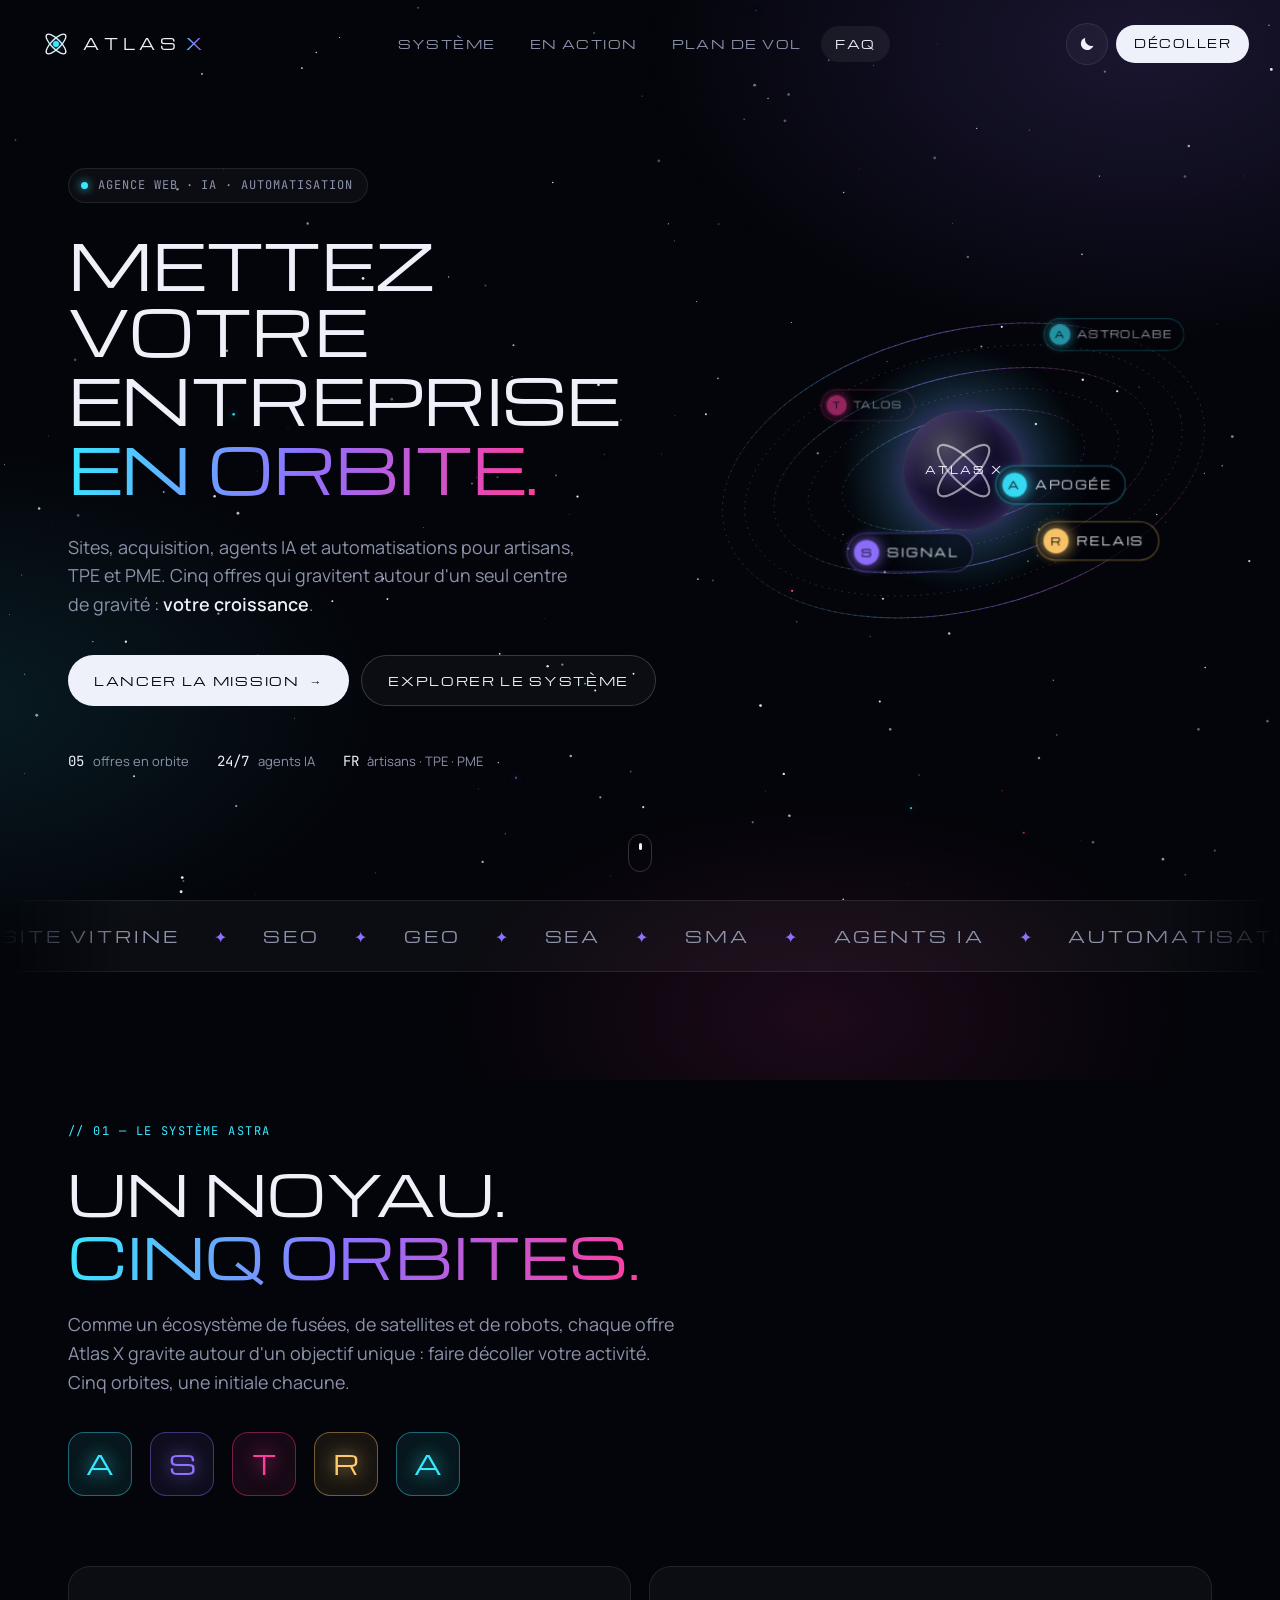
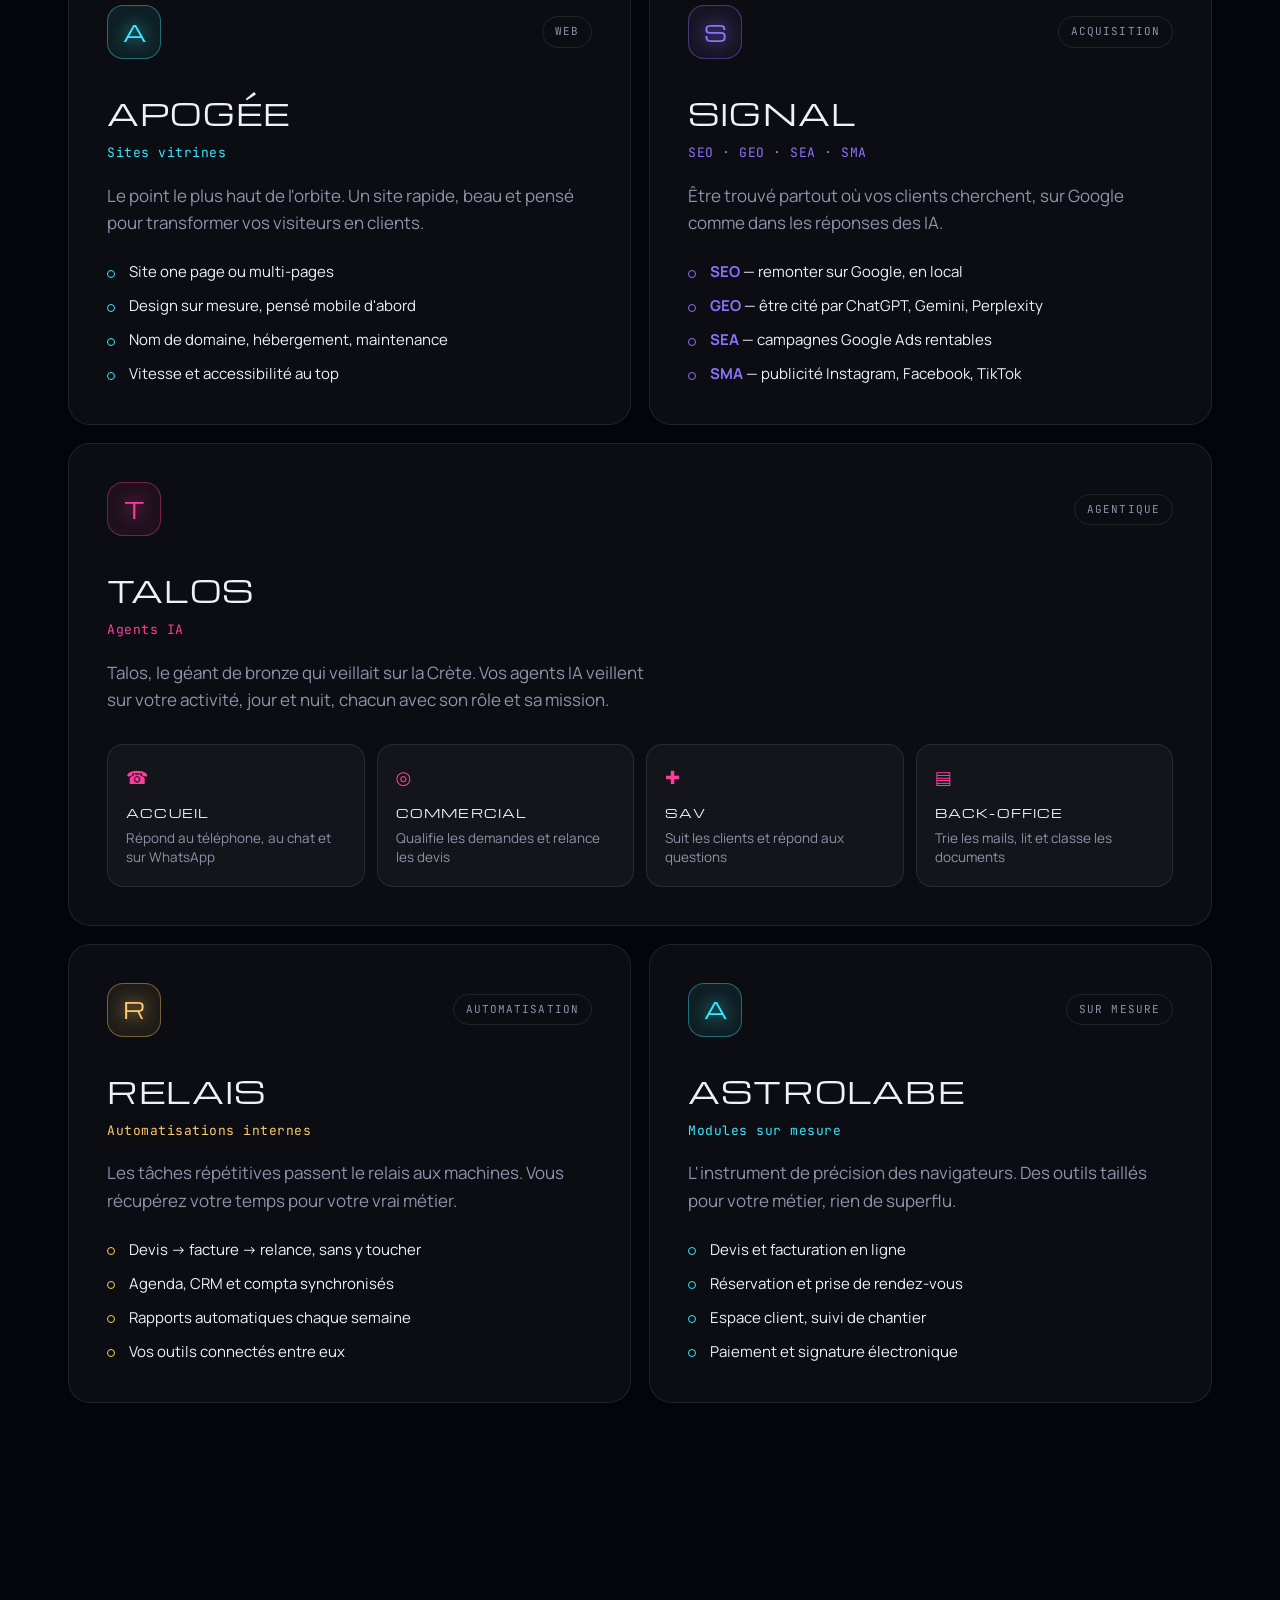
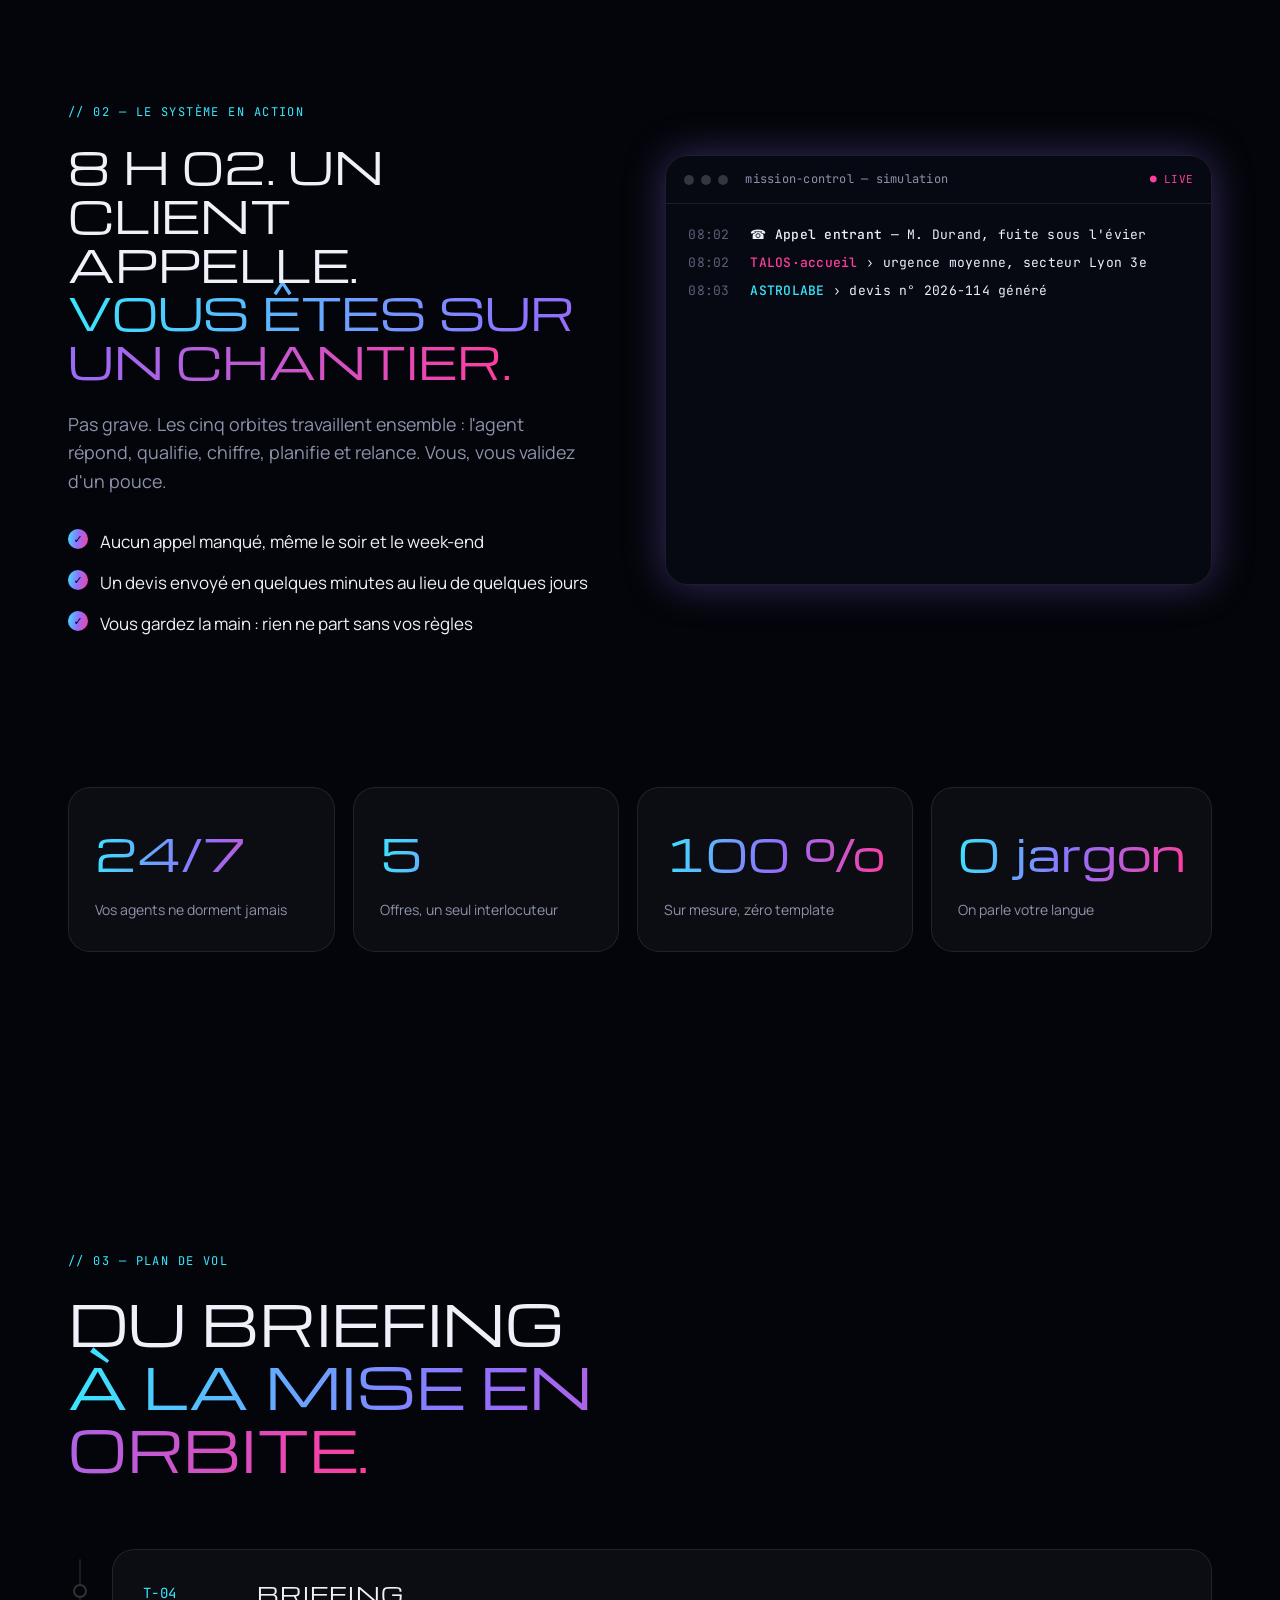
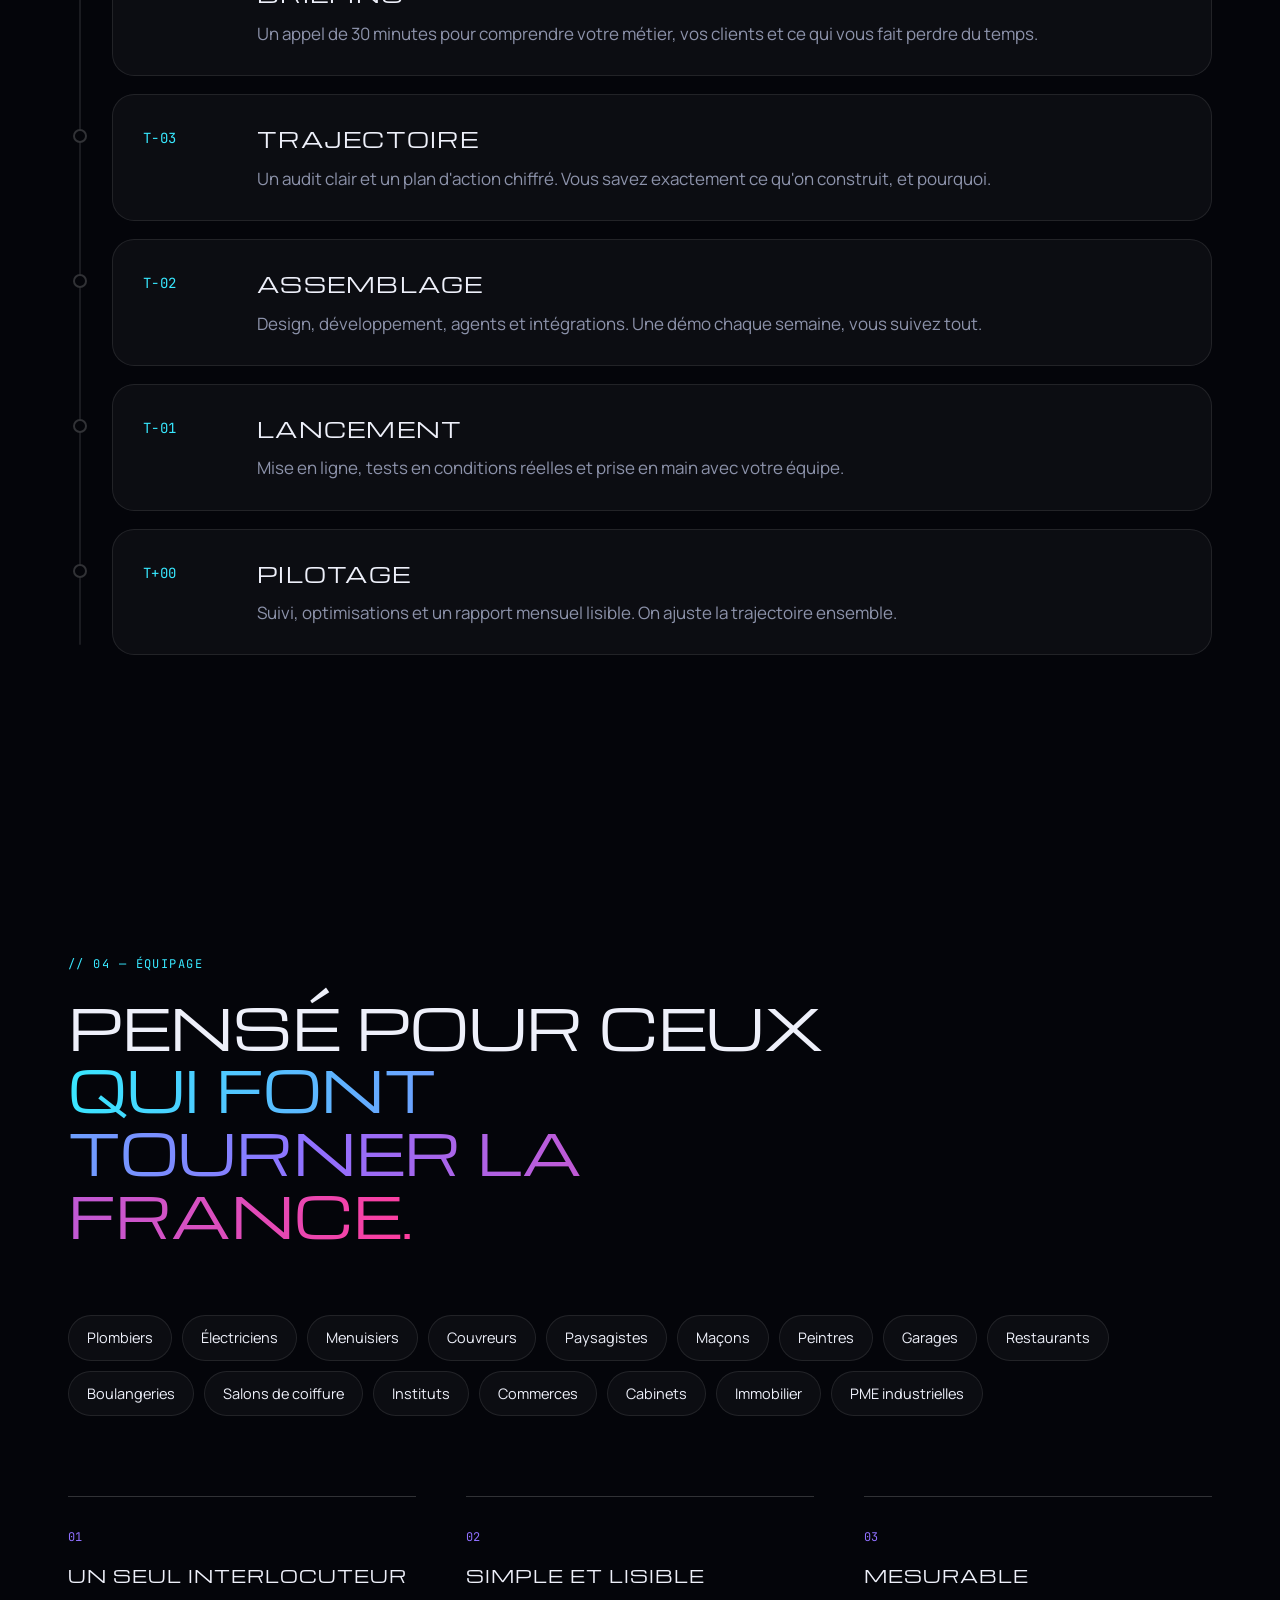
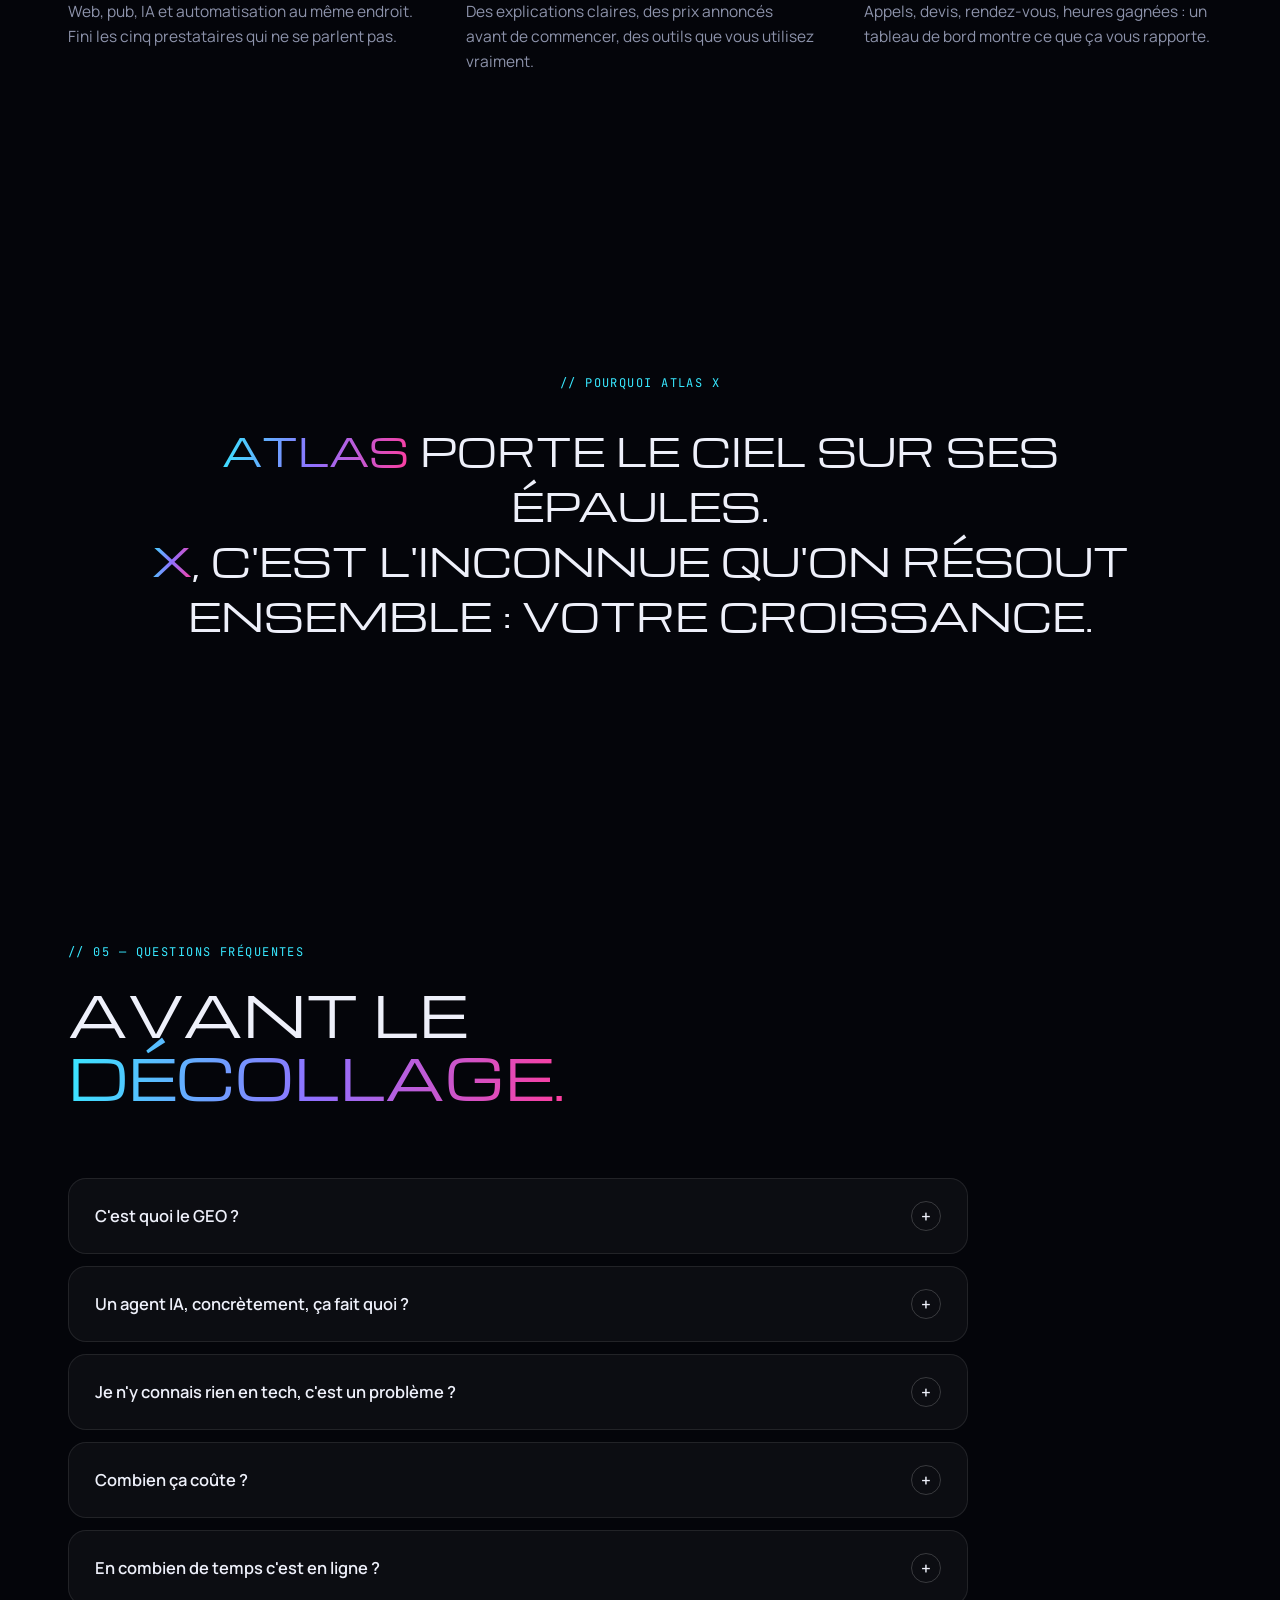
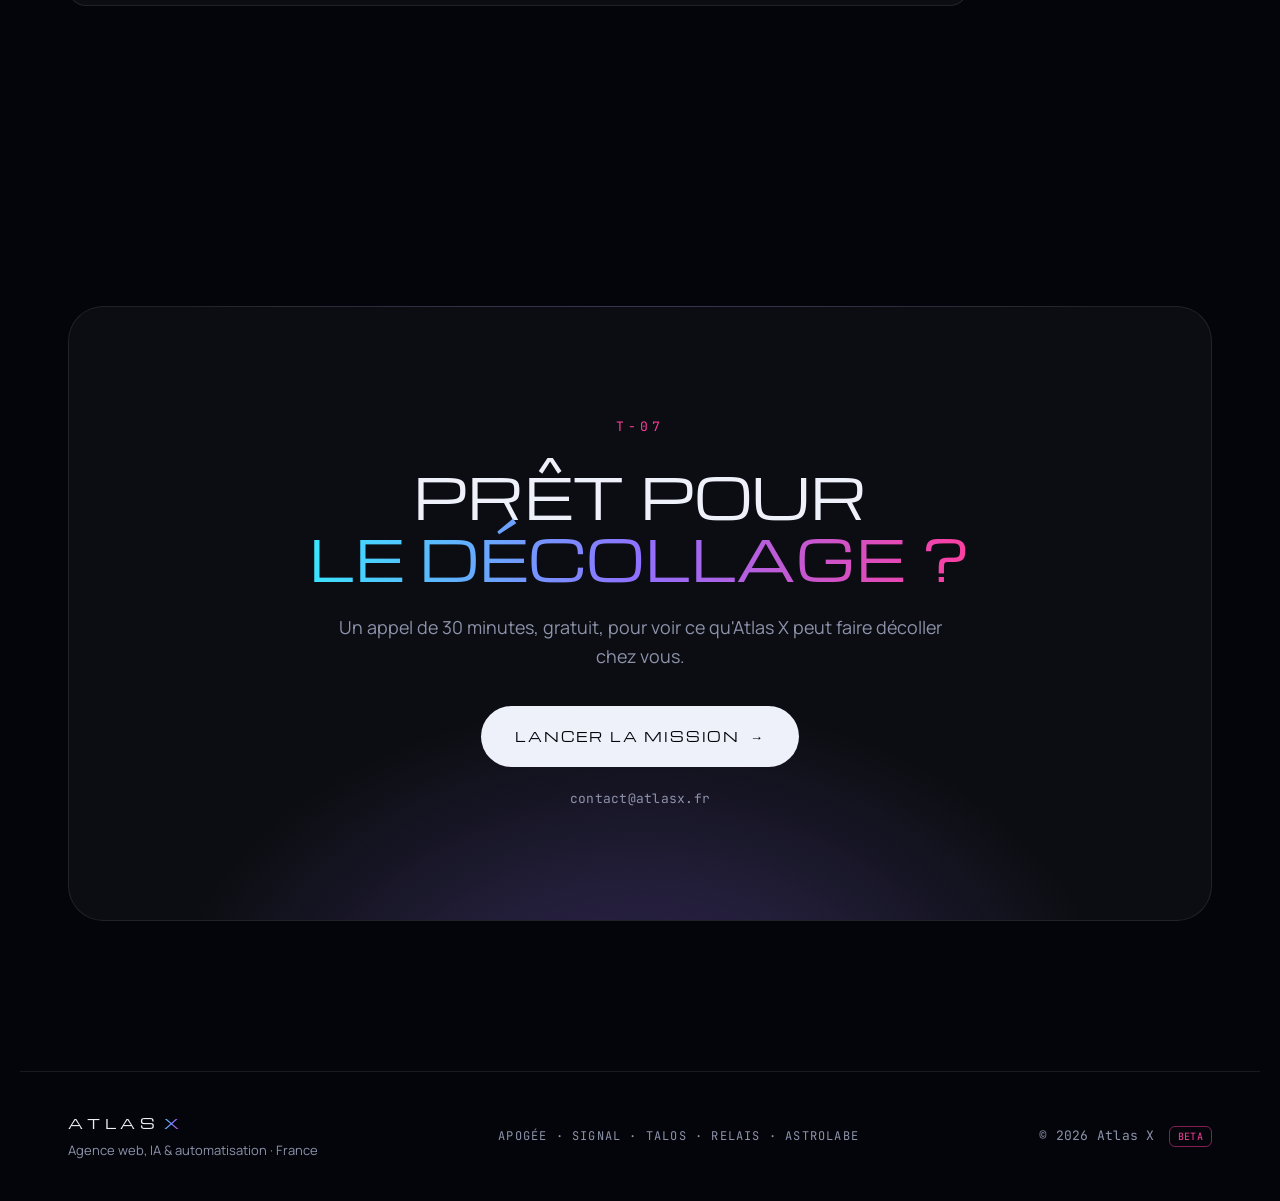
==== index.html @ d22435d1 "Site one page Atlas X (beta) Co-Authored-By: Claude Opus 5.5 (1M context) <noreply@anthropic.com> Cl" ====
<!doctype html>
<html lang="fr" data-theme="dark">
<head>
  <meta charset="utf-8">
  <meta name="viewport" content="width=device-width, initial-scale=1, viewport-fit=cover">
  <title>Atlas X — Agence web, IA & automatisation</title>
  <meta name="description" content="Atlas X met votre entreprise en orbite : sites vitrines, SEO, GEO, SEA, SMA, agents IA, automatisations et modules sur mesure pour artisans, TPE et PME.">
  <meta name="theme-color" content="#04050a" media="(prefers-color-scheme: dark)">
  <meta name="theme-color" content="#f5f6fb" media="(prefers-color-scheme: light)">
  <meta name="color-scheme" content="dark light">

  <!-- Aperçu de partage (WhatsApp, LinkedIn, iMessage…) -->
  <meta property="og:type" content="website">
  <meta property="og:locale" content="fr_FR">
  <meta property="og:site_name" content="Atlas X">
  <meta property="og:title" content="Atlas X — Mettez votre entreprise en orbite">
  <meta property="og:description" content="Web, acquisition, agents IA et automatisations pour artisans, TPE et PME. Cinq offres en orbite : le système ASTRA.">
  <meta property="og:url" content="https://meta-h777.github.io/atlas-x/">
  <meta property="og:image" content="https://meta-h777.github.io/atlas-x/og.png">
  <meta property="og:image:width" content="1200">
  <meta property="og:image:height" content="630">
  <meta property="og:image:alt" content="Atlas X, agence web, IA et automatisation">
  <meta name="twitter:card" content="summary_large_image">
  <meta name="twitter:title" content="Atlas X — Mettez votre entreprise en orbite">
  <meta name="twitter:description" content="Web, acquisition, agents IA et automatisations pour artisans, TPE et PME.">
  <meta name="twitter:image" content="https://meta-h777.github.io/atlas-x/og.png">

  <link rel="icon" href="favicon.svg" type="image/svg+xml">
  <link rel="apple-touch-icon" href="apple-touch-icon.png">

  <link rel="preconnect" href="https://fonts.googleapis.com">
  <link rel="preconnect" href="https://fonts.gstatic.com" crossorigin>
  <link href="https://fonts.googleapis.com/css2?family=Michroma&family=Manrope:wght@300;400;500;600;700&family=JetBrains+Mono:wght@400;500&display=swap" rel="stylesheet">
  <link rel="stylesheet" href="styles.css">

  <script>
    // Thème appliqué avant le rendu pour éviter le flash (sombre par défaut)
    (function () {
      var t = 'dark';
      try { t = localStorage.getItem('atlasx-theme') || 'dark'; } catch (e) {}
      document.documentElement.setAttribute('data-theme', t);
      document.documentElement.classList.add('js');
    })();
  </script>
</head>
<body>
  <canvas id="sky" aria-hidden="true"></canvas>
  <div class="progress" aria-hidden="true"><span></span></div>

  <!-- ============ NAV ============ -->
  <header class="nav" id="nav">
    <a href="#top" class="brand" aria-label="Atlas X, accueil">
      <svg class="brand-mark" viewBox="0 0 32 32" aria-hidden="true">
        <ellipse cx="16" cy="16" rx="14" ry="5" transform="rotate(45 16 16)" />
        <ellipse cx="16" cy="16" rx="14" ry="5" transform="rotate(-45 16 16)" />
        <circle cx="16" cy="16" r="3.2" class="core" />
      </svg>
      <span class="brand-word">ATLAS<b>X</b></span>
    </a>

    <nav class="nav-links" aria-label="Navigation principale">
      <a href="#systeme">Système</a>
      <a href="#talos">En action</a>
      <a href="#vol">Plan de vol</a>
      <a href="#faq">FAQ</a>
    </nav>

    <div class="nav-actions">
      <button class="theme-toggle" id="themeToggle" type="button" aria-label="Changer de thème">
        <svg class="ico-moon" viewBox="0 0 24 24" aria-hidden="true"><path d="M20.5 14.2A8.5 8.5 0 0 1 9.8 3.5a8.5 8.5 0 1 0 10.7 10.7Z"/></svg>
        <svg class="ico-sun" viewBox="0 0 24 24" aria-hidden="true"><circle cx="12" cy="12" r="4.2"/><path d="M12 2v2.5M12 19.5V22M2 12h2.5M19.5 12H22M4.9 4.9l1.8 1.8M17.3 17.3l1.8 1.8M4.9 19.1l1.8-1.8M17.3 6.7l1.8-1.8"/></svg>
      </button>
      <a href="#contact" class="btn btn-sm btn-primary magnetic">Décoller</a>
      <button class="burger" id="burger" type="button" aria-label="Ouvrir le menu" aria-expanded="false" aria-controls="mobileMenu">
        <span></span><span></span>
      </button>
    </div>
  </header>

  <div class="mobile-menu" id="mobileMenu" hidden>
    <a href="#systeme">Le système</a>
    <a href="#talos">En action</a>
    <a href="#vol">Plan de vol</a>
    <a href="#faq">FAQ</a>
    <a href="#contact" class="btn btn-primary">Lancer la mission</a>
  </div>

  <main id="top">
    <!-- ============ HERO ============ -->
    <section class="hero">
      <div class="hero-text">
        <p class="eyebrow"><span class="dot"></span>Agence web · IA · Automatisation</p>
        <h1 class="hero-title">
          <span class="line"><span>Mettez votre</span></span>
          <span class="line"><span>entreprise</span></span>
          <span class="line"><span class="grad">en orbite.</span></span>
        </h1>
        <p class="hero-sub">Sites, acquisition, agents IA et automatisations pour artisans, TPE et PME. Cinq offres qui gravitent autour d'un seul centre de gravité&nbsp;: <strong>votre croissance</strong>.</p>
        <div class="hero-ctas">
          <a href="#contact" class="btn btn-primary magnetic">Lancer la mission <span class="arrow">→</span></a>
          <a href="#systeme" class="btn btn-ghost">Explorer le système</a>
        </div>
        <ul class="hero-meta">
          <li><span class="mono">05</span> offres en orbite</li>
          <li><span class="mono">24/7</span> agents IA</li>
          <li><span class="mono">FR</span> artisans · TPE · PME</li>
        </ul>
      </div>

      <div class="orbit" id="orbit" aria-label="Le système ASTRA : cinq offres en orbite autour d'Atlas X">
        <svg class="orbit-paths" viewBox="0 0 600 600" aria-hidden="true">
          <defs>
            <linearGradient id="og" x1="0" x2="1">
              <stop offset="0" stop-color="var(--cyan)" stop-opacity=".0"/>
              <stop offset=".5" stop-color="var(--violet)" stop-opacity=".9"/>
              <stop offset="1" stop-color="var(--magenta)" stop-opacity=".0"/>
            </linearGradient>
          </defs>
          <g id="orbitRings"></g>
        </svg>
        <div class="core-wrap" aria-hidden="true">
          <div class="core-glow"></div>
          <div class="core">
            <svg viewBox="0 0 32 32">
              <ellipse cx="16" cy="16" rx="13" ry="4.5" transform="rotate(45 16 16)" />
              <ellipse cx="16" cy="16" rx="13" ry="4.5" transform="rotate(-45 16 16)" />
            </svg>
            <span>ATLAS X</span>
          </div>
        </div>
        <a class="sat" href="#apogee" data-i="0" style="--c:var(--cyan)"><b>A</b>Apogée</a>
        <a class="sat" href="#signal" data-i="1" style="--c:var(--violet)"><b>S</b>Signal</a>
        <a class="sat" href="#talos-card" data-i="2" style="--c:var(--magenta)"><b>T</b>Talos</a>
        <a class="sat" href="#relais" data-i="3" style="--c:var(--gold)"><b>R</b>Relais</a>
        <a class="sat" href="#astrolabe" data-i="4" style="--c:var(--cyan)"><b>A</b>Astrolabe</a>
      </div>

      <a href="#systeme" class="scroll-cue" aria-label="Défiler vers le système">
        <span></span>
      </a>
    </section>

    <!-- ============ MARQUEE ============ -->
    <div class="marquee" aria-hidden="true">
      <div class="marquee-track">
        <span>Site vitrine</span><i>✦</i><span>SEO</span><i>✦</i><span>GEO</span><i>✦</i><span>SEA</span><i>✦</i><span>SMA</span><i>✦</i><span>Agents IA</span><i>✦</i><span>Automatisations</span><i>✦</i><span>Devis en ligne</span><i>✦</i><span>Réservation</span><i>✦</i><span>Facturation</span><i>✦</i>
        <span>Site vitrine</span><i>✦</i><span>SEO</span><i>✦</i><span>GEO</span><i>✦</i><span>SEA</span><i>✦</i><span>SMA</span><i>✦</i><span>Agents IA</span><i>✦</i><span>Automatisations</span><i>✦</i><span>Devis en ligne</span><i>✦</i><span>Réservation</span><i>✦</i><span>Facturation</span><i>✦</i>
      </div>
    </div>

    <!-- ============ SYSTÈME ASTRA ============ -->
    <section class="section" id="systeme">
      <header class="section-head reveal">
        <p class="kicker mono">// 01 — Le système ASTRA</p>
        <h2>Un noyau.<br><span class="grad">Cinq orbites.</span></h2>
        <p class="lead">Comme un écosystème de fusées, de satellites et de robots, chaque offre Atlas X gravite autour d'un objectif unique&nbsp;: faire décoller votre activité. Cinq orbites, une initiale chacune.</p>
        <div class="acronym" aria-label="A, S, T, R, A">
          <span style="--c:var(--cyan)">A</span><span style="--c:var(--violet)">S</span><span style="--c:var(--magenta)">T</span><span style="--c:var(--gold)">R</span><span style="--c:var(--cyan)">A</span>
        </div>
      </header>

      <div class="cards">
        <article class="card reveal" id="apogee" style="--c:var(--cyan)">
          <div class="card-top">
            <span class="card-letter">A</span>
            <span class="tag mono">Web</span>
          </div>
          <h3>Apogée</h3>
          <p class="card-sub">Sites vitrines</p>
          <p>Le point le plus haut de l'orbite. Un site rapide, beau et pensé pour transformer vos visiteurs en clients.</p>
          <ul>
            <li>Site one page ou multi-pages</li>
            <li>Design sur mesure, pensé mobile d'abord</li>
            <li>Nom de domaine, hébergement, maintenance</li>
            <li>Vitesse et accessibilité au top</li>
          </ul>
        </article>

        <article class="card reveal" id="signal" style="--c:var(--violet)">
          <div class="card-top">
            <span class="card-letter">S</span>
            <span class="tag mono">Acquisition</span>
          </div>
          <h3>Signal</h3>
          <p class="card-sub">SEO · GEO · SEA · SMA</p>
          <p>Être trouvé partout où vos clients cherchent, sur Google comme dans les réponses des IA.</p>
          <ul>
            <li><b>SEO</b> — remonter sur Google, en local</li>
            <li><b>GEO</b> — être cité par ChatGPT, Gemini, Perplexity</li>
            <li><b>SEA</b> — campagnes Google Ads rentables</li>
            <li><b>SMA</b> — publicité Instagram, Facebook, TikTok</li>
          </ul>
        </article>

        <article class="card card-wide reveal" id="talos-card" style="--c:var(--magenta)">
          <div class="card-top">
            <span class="card-letter">T</span>
            <span class="tag mono">Agentique</span>
          </div>
          <h3>Talos</h3>
          <p class="card-sub">Agents IA</p>
          <p>Talos, le géant de bronze qui veillait sur la Crète. Vos agents IA veillent sur votre activité, jour et nuit, chacun avec son rôle et sa mission.</p>
          <div class="agents">
            <div class="agent"><span class="agent-ico">☎</span><b>Accueil</b><small>Répond au téléphone, au chat et sur WhatsApp</small></div>
            <div class="agent"><span class="agent-ico">◎</span><b>Commercial</b><small>Qualifie les demandes et relance les devis</small></div>
            <div class="agent"><span class="agent-ico">✚</span><b>SAV</b><small>Suit les clients et répond aux questions</small></div>
            <div class="agent"><span class="agent-ico">▤</span><b>Back-office</b><small>Trie les mails, lit et classe les documents</small></div>
          </div>
        </article>

        <article class="card reveal" id="relais" style="--c:var(--gold)">
          <div class="card-top">
            <span class="card-letter">R</span>
            <span class="tag mono">Automatisation</span>
          </div>
          <h3>Relais</h3>
          <p class="card-sub">Automatisations internes</p>
          <p>Les tâches répétitives passent le relais aux machines. Vous récupérez votre temps pour votre vrai métier.</p>
          <ul>
            <li>Devis → facture → relance, sans y toucher</li>
            <li>Agenda, CRM et compta synchronisés</li>
            <li>Rapports automatiques chaque semaine</li>
            <li>Vos outils connectés entre eux</li>
          </ul>
        </article>

        <article class="card reveal" id="astrolabe" style="--c:var(--cyan)">
          <div class="card-top">
            <span class="card-letter">A</span>
            <span class="tag mono">Sur mesure</span>
          </div>
          <h3>Astrolabe</h3>
          <p class="card-sub">Modules sur mesure</p>
          <p>L'instrument de précision des navigateurs. Des outils taillés pour votre métier, rien de superflu.</p>
          <ul>
            <li>Devis et facturation en ligne</li>
            <li>Réservation et prise de rendez-vous</li>
            <li>Espace client, suivi de chantier</li>
            <li>Paiement et signature électronique</li>
          </ul>
        </article>
      </div>
    </section>

    <!-- ============ TALOS EN ACTION ============ -->
    <section class="section split" id="talos">
      <div class="split-text reveal">
        <p class="kicker mono">// 02 — Le système en action</p>
        <h2>8&nbsp;h&nbsp;02. Un client appelle.<br><span class="grad">Vous êtes sur un chantier.</span></h2>
        <p class="lead">Pas grave. Les cinq orbites travaillent ensemble&nbsp;: l'agent répond, qualifie, chiffre, planifie et relance. Vous, vous validez d'un pouce.</p>
        <ul class="checks">
          <li>Aucun appel manqué, même le soir et le week-end</li>
          <li>Un devis envoyé en quelques minutes au lieu de quelques jours</li>
          <li>Vous gardez la main&nbsp;: rien ne part sans vos règles</li>
        </ul>
      </div>

      <div class="console reveal" id="console" aria-label="Simulation d'une mission automatisée">
        <div class="console-bar">
          <span></span><span></span><span></span>
          <p class="mono">mission-control — simulation</p>
          <em class="live mono">● LIVE</em>
        </div>
        <ol class="console-body mono" id="consoleBody"></ol>
      </div>
    </section>

    <!-- ============ CHIFFRES ============ -->
    <section class="section stats reveal">
      <div class="stat"><span class="stat-num" data-count="24" data-suffix="/7">0</span><span class="stat-label">Vos agents ne dorment jamais</span></div>
      <div class="stat"><span class="stat-num" data-count="5" data-suffix="">0</span><span class="stat-label">Offres, un seul interlocuteur</span></div>
      <div class="stat"><span class="stat-num" data-count="100" data-suffix=" %">0</span><span class="stat-label">Sur mesure, zéro template</span></div>
      <div class="stat"><span class="stat-num" data-count="0" data-suffix=" jargon">0</span><span class="stat-label">On parle votre langue</span></div>
    </section>

    <!-- ============ PLAN DE VOL ============ -->
    <section class="section" id="vol">
      <header class="section-head reveal">
        <p class="kicker mono">// 03 — Plan de vol</p>
        <h2>Du briefing<br><span class="grad">à la mise en orbite.</span></h2>
      </header>

      <ol class="timeline" id="timeline">
        <li class="step reveal"><span class="step-n mono">T-04</span><div><h3>Briefing</h3><p>Un appel de 30 minutes pour comprendre votre métier, vos clients et ce qui vous fait perdre du temps.</p></div></li>
        <li class="step reveal"><span class="step-n mono">T-03</span><div><h3>Trajectoire</h3><p>Un audit clair et un plan d'action chiffré. Vous savez exactement ce qu'on construit, et pourquoi.</p></div></li>
        <li class="step reveal"><span class="step-n mono">T-02</span><div><h3>Assemblage</h3><p>Design, développement, agents et intégrations. Une démo chaque semaine, vous suivez tout.</p></div></li>
        <li class="step reveal"><span class="step-n mono">T-01</span><div><h3>Lancement</h3><p>Mise en ligne, tests en conditions réelles et prise en main avec votre équipe.</p></div></li>
        <li class="step reveal"><span class="step-n mono">T+00</span><div><h3>Pilotage</h3><p>Suivi, optimisations et un rapport mensuel lisible. On ajuste la trajectoire ensemble.</p></div></li>
      </ol>
    </section>

    <!-- ============ POUR QUI ============ -->
    <section class="section who reveal">
      <header class="section-head">
        <p class="kicker mono">// 04 — Équipage</p>
        <h2>Pensé pour ceux<br><span class="grad">qui font tourner la France.</span></h2>
      </header>
      <div class="chips">
        <span>Plombiers</span><span>Électriciens</span><span>Menuisiers</span><span>Couvreurs</span><span>Paysagistes</span><span>Maçons</span><span>Peintres</span><span>Garages</span><span>Restaurants</span><span>Boulangeries</span><span>Salons de coiffure</span><span>Instituts</span><span>Commerces</span><span>Cabinets</span><span>Immobilier</span><span>PME industrielles</span>
      </div>

      <div class="why">
        <div class="why-item"><span class="why-n mono">01</span><h3>Un seul interlocuteur</h3><p>Web, pub, IA et automatisation au même endroit. Fini les cinq prestataires qui ne se parlent pas.</p></div>
        <div class="why-item"><span class="why-n mono">02</span><h3>Simple et lisible</h3><p>Des explications claires, des prix annoncés avant de commencer, des outils que vous utilisez vraiment.</p></div>
        <div class="why-item"><span class="why-n mono">03</span><h3>Mesurable</h3><p>Appels, devis, rendez-vous, heures gagnées&nbsp;: un tableau de bord montre ce que ça vous rapporte.</p></div>
      </div>
    </section>

    <!-- ============ LE NOM ============ -->
    <section class="section name reveal">
      <p class="kicker mono">// Pourquoi Atlas X</p>
      <blockquote>
        <span class="grad">Atlas</span> porte le ciel sur ses épaules.<br>
        <span class="grad">X</span>, c'est l'inconnue qu'on résout ensemble&nbsp;: votre croissance.
      </blockquote>
    </section>

    <!-- ============ FAQ ============ -->
    <section class="section" id="faq">
      <header class="section-head reveal">
        <p class="kicker mono">// 05 — Questions fréquentes</p>
        <h2>Avant le <span class="grad">décollage.</span></h2>
      </header>
      <div class="faq">
        <details class="reveal">
          <summary>C'est quoi le GEO&nbsp;?</summary>
          <p>Le Generative Engine Optimization. De plus en plus de clients demandent directement à ChatGPT, Gemini ou Perplexity «&nbsp;un bon plombier près de chez moi&nbsp;». Le GEO travaille votre présence pour que ces IA vous citent, comme le SEO le fait pour Google.</p>
        </details>
        <details class="reveal">
          <summary>Un agent IA, concrètement, ça fait quoi&nbsp;?</summary>
          <p>C'est un assistant qui a un rôle précis&nbsp;: répondre aux appels, qualifier une demande, préparer un devis, relancer un client, trier vos mails. Il suit vos règles, travaille avec vos outils, et vous prévient dès qu'une décision vous revient.</p>
        </details>
        <details class="reveal">
          <summary>Je n'y connais rien en tech, c'est un problème&nbsp;?</summary>
          <p>Au contraire, c'est notre travail. On s'occupe de tout, on vous explique simplement, et on vous forme à ce qui vous sert au quotidien. Rien de plus.</p>
        </details>
        <details class="reveal">
          <summary>Combien ça coûte&nbsp;?</summary>
          <p>Chaque projet est chiffré après le briefing, avec un devis clair et sans surprise. On peut commencer petit (un site, une automatisation) et ajouter des orbites au fur et à mesure.</p>
        </details>
        <details class="reveal">
          <summary>En combien de temps c'est en ligne&nbsp;?</summary>
          <p>Ça dépend de la mission. Un site vitrine se compte en semaines, une automatisation simple peut tourner en quelques jours. Le calendrier exact est dans le plan de vol, avant de commencer.</p>
        </details>
      </div>
    </section>

    <!-- ============ CTA ============ -->
    <section class="section cta reveal" id="contact">
      <div class="cta-inner">
        <p class="countdown mono" id="countdown" aria-hidden="true">T-<span>10</span></p>
        <h2>Prêt pour<br><span class="grad">le décollage&nbsp;?</span></h2>
        <p class="lead">Un appel de 30 minutes, gratuit, pour voir ce qu'Atlas X peut faire décoller chez vous.</p>
        <div class="hero-ctas center">
          <a href="mailto:contact@atlasx.fr?subject=Mission%20Atlas%20X" class="btn btn-primary btn-lg magnetic">Lancer la mission <span class="arrow">→</span></a>
        </div>
        <p class="cta-note mono">contact@atlasx.fr</p>
      </div>
    </section>
  </main>

  <footer class="footer">
    <div class="footer-brand">
      <span class="brand-word">ATLAS<b>X</b></span>
      <p>Agence web, IA &amp; automatisation · France</p>
    </div>
    <p class="footer-astra mono">Apogée · Signal · Talos · Relais · Astrolabe</p>
    <p class="footer-copy mono">© 2026 Atlas X <span class="beta">BETA</span></p>
  </footer>

  <script src="app.js" defer></script>
</body>
</html>
---- styles.css ----
/* =========================================================
   ATLAS X — feuille de style
   Thème sombre par défaut, thème clair via [data-theme="light"]
   ========================================================= */

:root {
  --bg: #04050a;
  --bg-2: #090b14;
  --surface: rgba(255, 255, 255, 0.035);
  --surface-2: rgba(255, 255, 255, 0.06);
  --border: rgba(255, 255, 255, 0.09);
  --border-strong: rgba(255, 255, 255, 0.18);
  --text: #eef0fa;
  --muted: #8d93ab;
  --faint: #5a6078;

  --cyan: #38e8ff;
  --violet: #9070ff;
  --magenta: #ff3d9e;
  --gold: #ffc96b;

  --grad: linear-gradient(100deg, var(--cyan) 0%, var(--violet) 50%, var(--magenta) 100%);
  --glow: 0 0 40px rgba(144, 112, 255, 0.35);
  --btn-text: #04050a;
  --nav-bg: rgba(4, 5, 10, 0.55);

  --f-display: "Michroma", "Eurostile", "Arial Black", sans-serif;
  --f-body: "Manrope", system-ui, -apple-system, "Segoe UI", sans-serif;
  --f-mono: "JetBrains Mono", ui-monospace, Menlo, monospace;

  --radius: 22px;
  --gutter: clamp(16px, 4vw, 48px);
  --max: 1240px;
  --ease: cubic-bezier(0.2, 0.7, 0.1, 1);
}

[data-theme="light"] {
  --bg: #f5f6fb;
  --bg-2: #ffffff;
  --surface: rgba(12, 14, 40, 0.025);
  --surface-2: rgba(12, 14, 40, 0.05);
  --border: rgba(12, 14, 40, 0.09);
  --border-strong: rgba(12, 14, 40, 0.18);
  --text: #0a0b16;
  --muted: #555b74;
  --faint: #8a90a8;

  --cyan: #0094c6;
  --violet: #6a3cf2;
  --magenta: #d81a7f;
  --gold: #c27c00;

  --glow: 0 10px 40px rgba(106, 60, 242, 0.18);
  --btn-text: #ffffff;
  --nav-bg: rgba(245, 246, 251, 0.7);
}

*, *::before, *::after { box-sizing: border-box; }

html {
  scroll-behavior: smooth;
  scroll-padding-top: 90px;
  -webkit-text-size-adjust: 100%;
}

body {
  margin: 0;
  background: var(--bg);
  color: var(--text);
  font-family: var(--f-body);
  font-size: 17px;
  line-height: 1.6;
  -webkit-font-smoothing: antialiased;
  overflow-x: hidden;
  transition: background-color 0.5s var(--ease), color 0.5s var(--ease);
}

::selection { background: var(--violet); color: #fff; }

a { color: inherit; text-decoration: none; }
img, svg { display: block; }
h1, h2, h3 { margin: 0; font-weight: 400; }
p { margin: 0; }
ul, ol { margin: 0; padding: 0; list-style: none; }

.mono { font-family: var(--f-mono); letter-spacing: 0.02em; }

.grad {
  background: var(--grad);
  -webkit-background-clip: text;
  background-clip: text;
  color: transparent;
}

/* ---------- Fond étoilé ---------- */
#sky {
  position: fixed;
  inset: 0;
  width: 100%;
  height: 100%;
  z-index: -1;
  pointer-events: none;
}

body::before {
  /* nébuleuses */
  content: "";
  position: fixed;
  inset: -20%;
  z-index: -2;
  background:
    radial-gradient(40% 35% at 78% 18%, rgba(144, 112, 255, 0.16), transparent 70%),
    radial-gradient(35% 30% at 12% 70%, rgba(56, 232, 255, 0.10), transparent 70%),
    radial-gradient(30% 25% at 60% 95%, rgba(255, 61, 158, 0.10), transparent 70%);
  pointer-events: none;
}
[data-theme="light"] body::before {
  background:
    radial-gradient(40% 35% at 78% 18%, rgba(106, 60, 242, 0.10), transparent 70%),
    radial-gradient(35% 30% at 12% 70%, rgba(0, 148, 198, 0.08), transparent 70%),
    radial-gradient(30% 25% at 60% 95%, rgba(216, 26, 127, 0.07), transparent 70%);
}

/* ---------- Barre de progression ---------- */
.progress {
  position: fixed;
  top: 0; left: 0; right: 0;
  height: 2px;
  z-index: 60;
}
.progress span {
  display: block;
  height: 100%;
  width: 100%;
  background: var(--grad);
  transform-origin: 0 50%;
  transform: scaleX(var(--p, 0));
  box-shadow: 0 0 12px var(--violet);
}

/* ---------- Boutons ---------- */
.btn {
  --mx: 0px; --my: 0px;
  position: relative;
  display: inline-flex;
  align-items: center;
  gap: 10px;
  padding: 15px 26px;
  border-radius: 999px;
  font-family: var(--f-display);
  font-size: 12px;
  letter-spacing: 0.14em;
  text-transform: uppercase;
  white-space: nowrap;
  transform: translate(var(--mx), var(--my));
  transition: transform 0.25s var(--ease), box-shadow 0.3s, background 0.3s, color 0.3s, border-color 0.3s;
  -webkit-tap-highlight-color: transparent;
}
.btn-sm { padding: 11px 18px; font-size: 10.5px; }
.btn-lg { padding: 20px 34px; font-size: 13px; }

.btn-primary {
  color: var(--btn-text);
  background: var(--text);
  box-shadow: 0 0 0 0 transparent;
}
.btn-primary::before {
  content: "";
  position: absolute;
  inset: -2px;
  border-radius: inherit;
  background: var(--grad);
  z-index: -1;
  opacity: 0;
  filter: blur(14px);
  transition: opacity 0.35s;
}
.btn-primary:hover::before, .btn-primary:focus-visible::before { opacity: 0.85; }
.btn-primary .arrow { transition: transform 0.3s var(--ease); }
.btn-primary:hover .arrow { transform: translateX(4px); }

.btn-ghost {
  color: var(--text);
  border: 1px solid var(--border-strong);
  background: var(--surface);
  backdrop-filter: blur(10px);
}
.btn-ghost:hover { border-color: var(--text); }

:focus-visible { outline: 2px solid var(--cyan); outline-offset: 3px; border-radius: 6px; }

/* ---------- Navigation ---------- */
.nav {
  position: fixed;
  top: 12px;
  left: 50%;
  transform: translateX(-50%);
  z-index: 50;
  width: min(calc(100% - 24px), var(--max));
  display: flex;
  align-items: center;
  justify-content: space-between;
  gap: 16px;
  padding: 10px 10px 10px 20px;
  border-radius: 999px;
  border: 1px solid transparent;
  transition: background 0.4s, border-color 0.4s, backdrop-filter 0.4s;
}
.nav.scrolled {
  background: var(--nav-bg);
  border-color: var(--border);
  backdrop-filter: blur(18px) saturate(1.4);
  -webkit-backdrop-filter: blur(18px) saturate(1.4);
}

.brand { display: flex; align-items: center; gap: 12px; }
.brand-mark {
  width: 30px; height: 30px;
  fill: none;
  stroke: var(--text);
  stroke-width: 1.4;
  transition: transform 0.8s var(--ease);
}
.brand-mark .core { fill: var(--cyan); stroke: none; filter: drop-shadow(0 0 4px var(--cyan)); }
.brand:hover .brand-mark { transform: rotate(90deg); }
.brand-word {
  font-family: var(--f-display);
  font-size: 15px;
  letter-spacing: 0.32em;
}
.brand-word b {
  font-weight: 400;
  margin-left: 0.35em;
  background: var(--grad);
  -webkit-background-clip: text;
  background-clip: text;
  color: transparent;
}

.nav-links { display: flex; gap: 6px; }
.nav-links a {
  padding: 8px 14px;
  border-radius: 999px;
  font-size: 12px;
  font-family: var(--f-display);
  letter-spacing: 0.12em;
  text-transform: uppercase;
  color: var(--muted);
  transition: color 0.25s, background 0.25s;
}
.nav-links a:hover, .nav-links a.active { color: var(--text); background: var(--surface-2); }

.nav-actions { display: flex; align-items: center; gap: 8px; }

.theme-toggle {
  position: relative;
  width: 42px; height: 42px;
  border-radius: 50%;
  border: 1px solid var(--border);
  background: var(--surface);
  color: var(--text);
  cursor: pointer;
  display: grid;
  place-items: center;
  transition: border-color 0.3s, transform 0.4s var(--ease);
}
.theme-toggle:hover { border-color: var(--border-strong); transform: rotate(-20deg); }
.theme-toggle svg {
  position: absolute;
  width: 18px; height: 18px;
  fill: none; stroke: currentColor; stroke-width: 1.6; stroke-linecap: round;
  transition: opacity 0.4s, transform 0.5s var(--ease);
}
.ico-moon { fill: currentColor !important; stroke: none !important; }
[data-theme="dark"] .ico-sun { opacity: 0; transform: rotate(-90deg) scale(0.5); }
[data-theme="light"] .ico-moon { opacity: 0; transform: rotate(90deg) scale(0.5); }

.burger {
  display: none;
  width: 42px; height: 42px;
  border-radius: 50%;
  border: 1px solid var(--border);
  background: var(--surface);
  cursor: pointer;
  position: relative;
}
.burger span {
  position: absolute;
  left: 13px; right: 13px;
  height: 1.5px;
  background: var(--text);
  transition: transform 0.35s var(--ease), top 0.35s var(--ease);
}
.burger span:first-child { top: 17px; }
.burger span:last-child { top: 23px; }
.burger[aria-expanded="true"] span:first-child { top: 20px; transform: rotate(45deg); }
.burger[aria-expanded="true"] span:last-child { top: 20px; transform: rotate(-45deg); }

.mobile-menu {
  position: fixed;
  inset: 0;
  z-index: 45;
  display: flex;
  flex-direction: column;
  justify-content: center;
  gap: 8px;
  padding: 100px var(--gutter) 40px;
  background: var(--nav-bg);
  backdrop-filter: blur(24px);
  -webkit-backdrop-filter: blur(24px);
  opacity: 0;
  transition: opacity 0.35s var(--ease);
}
.mobile-menu.open { opacity: 1; }
.mobile-menu[hidden] { display: none; }
.mobile-menu a:not(.btn) {
  font-family: var(--f-display);
  font-size: clamp(22px, 7vw, 34px);
  letter-spacing: 0.06em;
  text-transform: uppercase;
  padding: 10px 0;
  border-bottom: 1px solid var(--border);
}
.mobile-menu .btn { margin-top: 28px; justify-content: center; }

/* ---------- Hero ---------- */
.hero {
  position: relative;
  min-height: 100svh;
  max-width: var(--max);
  margin: 0 auto;
  padding: 120px var(--gutter) 80px;
  display: grid;
  grid-template-columns: minmax(0, 1.1fr) minmax(0, 0.9fr);
  align-items: center;
  gap: 40px;
}

.eyebrow {
  display: inline-flex;
  align-items: center;
  gap: 10px;
  padding: 7px 14px 7px 12px;
  border: 1px solid var(--border);
  border-radius: 999px;
  background: var(--surface);
  font-family: var(--f-mono);
  font-size: 12px;
  letter-spacing: 0.08em;
  text-transform: uppercase;
  color: var(--muted);
  margin-bottom: 28px;
}
.dot {
  width: 7px; height: 7px; border-radius: 50%;
  background: var(--cyan);
  box-shadow: 0 0 10px var(--cyan);
  animation: pulse 2s infinite;
}
@keyframes pulse { 50% { opacity: 0.35; } }

.hero-title {
  font-family: var(--f-display);
  font-size: clamp(30px, 5.2vw, 62px);
  line-height: 1.06;
  letter-spacing: -0.01em;
  text-transform: uppercase;
}
.hero-title .line { display: block; overflow: hidden; padding-bottom: 0.06em; }
.hero-title .line > span { display: inline-block; }
.js .hero-title .line > span {
  transform: translateY(110%);
  animation: rise 1.1s var(--ease) forwards;
}
.js .hero-title .line:nth-child(2) > span { animation-delay: 0.12s; }
.js .hero-title .line:nth-child(3) > span { animation-delay: 0.24s; }
@keyframes rise { to { transform: translateY(0); } }

.hero-sub {
  margin-top: 28px;
  max-width: 520px;
  font-size: clamp(16px, 1.4vw, 19px);
  color: var(--muted);
}
.hero-sub strong { color: var(--text); font-weight: 600; }

.hero-ctas { display: flex; flex-wrap: wrap; gap: 12px; margin-top: 36px; }
.hero-ctas.center { justify-content: center; }

.hero-meta {
  display: flex;
  flex-wrap: wrap;
  gap: 10px 28px;
  margin-top: 44px;
  font-size: 13px;
  color: var(--muted);
}
.hero-meta li { display: flex; align-items: baseline; gap: 8px; }
.hero-meta .mono { color: var(--text); font-size: 14px; }

.js .hero-text > *:not(.hero-title) {
  opacity: 0;
  transform: translateY(16px);
  animation: fadeUp 1s var(--ease) forwards;
}
.js .hero-text > .eyebrow { animation-delay: 0s; }
.js .hero-text > .hero-sub { animation-delay: 0.45s; }
.js .hero-text > .hero-ctas { animation-delay: 0.6s; }
.js .hero-text > .hero-meta { animation-delay: 0.75s; }
@keyframes fadeUp { to { opacity: 1; transform: none; } }

/* Système orbital */
.orbit {
  position: relative;
  width: 100%;
  max-width: 600px;
  aspect-ratio: 1;
  justify-self: center;
  container-type: inline-size;
}
.js .orbit { opacity: 0; animation: fadeIn 1.6s 0.3s var(--ease) forwards; }
@keyframes fadeIn { to { opacity: 1; } }

.orbit-paths { position: absolute; inset: 0; width: 100%; height: 100%; overflow: visible; }
.orbit-paths ellipse {
  fill: none;
  stroke: var(--border-strong);
  stroke-width: 1;
  stroke-dasharray: 2 6;
}
.orbit-paths ellipse.glow {
  stroke: url(#og);
  stroke-dasharray: none;
  stroke-width: 1.2;
  opacity: 0.6;
}

.core-wrap {
  position: absolute;
  left: 50%; top: 50%;
  width: 24%;
  aspect-ratio: 1;
  transform: translate(-50%, -50%);
  z-index: 10;
}
.core-glow {
  position: absolute;
  inset: -60%;
  border-radius: 50%;
  background: radial-gradient(circle, rgba(144, 112, 255, 0.45), rgba(56, 232, 255, 0.12) 40%, transparent 68%);
  animation: breathe 5s ease-in-out infinite;
}
[data-theme="light"] .core-glow {
  background: radial-gradient(circle, rgba(106, 60, 242, 0.25), rgba(0, 148, 198, 0.08) 40%, transparent 68%);
}
@keyframes breathe { 50% { transform: scale(1.12); opacity: 0.8; } }
.core {
  position: absolute;
  inset: 0;
  border-radius: 50%;
  display: grid;
  place-items: center;
  background:
    radial-gradient(circle at 35% 30%, rgba(255, 255, 255, 0.25), transparent 45%),
    radial-gradient(circle at 50% 50%, #1a1440, #07060f 70%);
  border: 1px solid rgba(255, 255, 255, 0.18);
  box-shadow: inset 0 0 30px rgba(144, 112, 255, 0.5), 0 0 60px rgba(144, 112, 255, 0.4);
}
.core svg {
  position: absolute;
  inset: 14%;
  fill: none;
  stroke: rgba(255, 255, 255, 0.55);
  stroke-width: 0.8;
  animation: spin 24s linear infinite;
}
.core span {
  position: relative;
  font-family: var(--f-display);
  font-size: 2.1cqw;
  letter-spacing: 0.22em;
  white-space: nowrap;
  color: #fff;
  padding-left: 0.25em;
  text-shadow: 0 0 12px rgba(144, 112, 255, 0.9);
}
@keyframes spin { to { transform: rotate(360deg); } }

.sat {
  --c: var(--cyan);
  position: absolute;
  left: 0; top: 0;
  display: inline-flex;
  align-items: center;
  gap: 8px;
  padding: 6px 13px 6px 6px;
  border-radius: 999px;
  border: 1px solid color-mix(in srgb, var(--c) 45%, transparent);
  background: color-mix(in srgb, var(--bg) 70%, transparent);
  backdrop-filter: blur(8px);
  -webkit-backdrop-filter: blur(8px);
  font-family: var(--f-display);
  font-size: clamp(9px, 1vw, 11px);
  letter-spacing: 0.12em;
  text-transform: uppercase;
  white-space: nowrap;
  will-change: transform;
  transition: border-color 0.3s, box-shadow 0.3s;
}
.sat b {
  display: grid;
  place-items: center;
  width: 24px; height: 24px;
  border-radius: 50%;
  font-weight: 400;
  font-size: 10px;
  color: var(--bg);
  background: var(--c);
  box-shadow: 0 0 14px var(--c);
}
.sat:hover, .sat:focus-visible {
  border-color: var(--c);
  box-shadow: 0 0 24px color-mix(in srgb, var(--c) 50%, transparent);
}

.scroll-cue {
  position: absolute;
  bottom: 28px;
  left: 50%;
  width: 24px; height: 38px;
  margin-left: -12px;
  border: 1px solid var(--border-strong);
  border-radius: 14px;
}
.scroll-cue span {
  position: absolute;
  left: 50%; top: 8px;
  width: 3px; height: 7px;
  margin-left: -1.5px;
  border-radius: 2px;
  background: var(--text);
  animation: cue 1.8s infinite var(--ease);
}
@keyframes cue { 0% { opacity: 0; transform: translateY(0); } 30% { opacity: 1; } 100% { opacity: 0; transform: translateY(14px); } }

/* ---------- Marquee ---------- */
.marquee {
  position: relative;
  overflow: hidden;
  padding: 22px 0;
  border-block: 1px solid var(--border);
  background: var(--surface);
  mask-image: linear-gradient(90deg, transparent, #000 10%, #000 90%, transparent);
  -webkit-mask-image: linear-gradient(90deg, transparent, #000 10%, #000 90%, transparent);
}
.marquee-track {
  display: flex;
  width: max-content;
  gap: 34px;
  align-items: center;
  animation: marquee 40s linear infinite;
  font-family: var(--f-display);
  font-size: clamp(13px, 1.4vw, 16px);
  letter-spacing: 0.18em;
  text-transform: uppercase;
  color: var(--muted);
}
.marquee-track i { font-style: normal; color: var(--violet); }
@keyframes marquee { to { transform: translateX(-50%); } }

/* ---------- Sections ---------- */
.section {
  max-width: var(--max);
  margin: 0 auto;
  padding: clamp(80px, 12vw, 150px) var(--gutter);
}
.section-head { max-width: 760px; margin-bottom: clamp(40px, 6vw, 70px); }
.kicker { font-size: 12px; color: var(--cyan); text-transform: uppercase; letter-spacing: 0.12em; margin-bottom: 20px; }
.section h2 {
  font-family: var(--f-display);
  font-size: clamp(28px, 4.6vw, 56px);
  line-height: 1.12;
  text-transform: uppercase;
  letter-spacing: -0.005em;
}
.lead { margin-top: 24px; font-size: clamp(16px, 1.4vw, 19px); color: var(--muted); max-width: 620px; }

.acronym { display: flex; gap: clamp(8px, 2vw, 18px); margin-top: 36px; }
.acronym span {
  display: grid;
  place-items: center;
  width: clamp(46px, 7vw, 64px);
  aspect-ratio: 1;
  border-radius: 16px;
  border: 1px solid color-mix(in srgb, var(--c) 40%, transparent);
  background: color-mix(in srgb, var(--c) 8%, transparent);
  font-family: var(--f-display);
  font-size: clamp(18px, 2.6vw, 26px);
  color: var(--c);
  text-shadow: 0 0 18px var(--c);
}
.js .acronym span { opacity: 0; transform: translateY(20px) scale(0.9); transition: opacity 0.6s var(--ease), transform 0.6s var(--ease); }
.js .in .acronym span { opacity: 1; transform: none; }
.js .in .acronym span:nth-child(2) { transition-delay: 0.08s; }
.js .in .acronym span:nth-child(3) { transition-delay: 0.16s; }
.js .in .acronym span:nth-child(4) { transition-delay: 0.24s; }
.js .in .acronym span:nth-child(5) { transition-delay: 0.32s; }

/* Apparition au scroll */
.js .reveal {
  opacity: 0;
  transform: translateY(32px);
  filter: blur(6px);
  transition: opacity 1s var(--ease), transform 1s var(--ease), filter 1s var(--ease);
}
.js .reveal.in { opacity: 1; transform: none; filter: none; }

/* ---------- Cartes ---------- */
.cards {
  display: grid;
  grid-template-columns: repeat(6, 1fr);
  gap: 18px;
}
.card {
  --c: var(--cyan);
  --x: 50%; --y: 50%;
  position: relative;
  grid-column: span 3;
  padding: clamp(26px, 3vw, 38px);
  border-radius: var(--radius);
  background: var(--surface);
  border: 1px solid var(--border);
  overflow: hidden;
  isolation: isolate;
  transition: transform 0.5s var(--ease), border-color 0.4s;
}
.card:nth-child(1), .card:nth-child(2) { grid-column: span 3; }
.card-wide { grid-column: span 6 !important; }
.card:nth-child(4), .card:nth-child(5) { grid-column: span 3; }

.card::before {
  /* lumière qui suit le curseur */
  content: "";
  position: absolute;
  inset: 0;
  z-index: -1;
  background: radial-gradient(420px circle at var(--x) var(--y), color-mix(in srgb, var(--c) 16%, transparent), transparent 60%);
  opacity: 0;
  transition: opacity 0.4s;
}
.card::after {
  /* bordure lumineuse */
  content: "";
  position: absolute;
  inset: 0;
  border-radius: inherit;
  padding: 1px;
  background: radial-gradient(300px circle at var(--x) var(--y), var(--c), transparent 60%);
  -webkit-mask: linear-gradient(#000 0 0) content-box, linear-gradient(#000 0 0);
  -webkit-mask-composite: xor;
  mask-composite: exclude;
  opacity: 0;
  transition: opacity 0.4s;
  pointer-events: none;
}
.card:hover::before, .card:hover::after { opacity: 1; }
.card:hover { transform: translateY(-4px); }

.card-top { display: flex; justify-content: space-between; align-items: center; margin-bottom: 30px; }
.card-letter {
  display: grid;
  place-items: center;
  width: 54px; height: 54px;
  border-radius: 16px;
  font-family: var(--f-display);
  font-size: 22px;
  color: var(--c);
  border: 1px solid color-mix(in srgb, var(--c) 40%, transparent);
  background: color-mix(in srgb, var(--c) 8%, transparent);
  text-shadow: 0 0 16px var(--c);
}
.tag {
  font-size: 11px;
  text-transform: uppercase;
  letter-spacing: 0.1em;
  padding: 6px 12px;
  border-radius: 999px;
  border: 1px solid var(--border);
  color: var(--muted);
}
.card h3 {
  font-family: var(--f-display);
  font-size: clamp(22px, 2.4vw, 30px);
  text-transform: uppercase;
  letter-spacing: 0.04em;
}
.card-sub {
  margin-top: 6px;
  font-family: var(--f-mono);
  font-size: 13px;
  color: var(--c);
  letter-spacing: 0.04em;
}
.card > p:not(.card-sub) { margin-top: 18px; color: var(--muted); max-width: 560px; }
.card ul { margin-top: 24px; display: grid; gap: 10px; }
.card li {
  position: relative;
  padding-left: 22px;
  font-size: 15px;
}
.card li::before {
  content: "";
  position: absolute;
  left: 0; top: 0.62em;
  width: 8px; height: 8px;
  border-radius: 50%;
  border: 1.5px solid var(--c);
}
.card li b { font-weight: 700; color: var(--c); }

.agents {
  margin-top: 30px;
  display: grid;
  grid-template-columns: repeat(4, 1fr);
  gap: 12px;
}
.agent {
  padding: 18px;
  border-radius: 16px;
  border: 1px solid var(--border);
  background: var(--surface);
  display: flex;
  flex-direction: column;
  gap: 6px;
  transition: border-color 0.3s, transform 0.4s var(--ease);
}
.agent:hover { border-color: color-mix(in srgb, var(--c) 50%, transparent); transform: translateY(-3px); }
.agent-ico { font-size: 18px; color: var(--c); margin-bottom: 6px; }
.agent b { font-family: var(--f-display); font-weight: 400; font-size: 12px; letter-spacing: 0.1em; text-transform: uppercase; }
.agent small { font-size: 13.5px; color: var(--muted); line-height: 1.45; }

/* ---------- Split / Console ---------- */
.split h2 { font-size: clamp(26px, 3.4vw, 44px); }
.split {
  display: grid;
  grid-template-columns: 1fr 1.05fr;
  gap: clamp(36px, 6vw, 80px);
  align-items: center;
}
.checks { margin-top: 32px; display: grid; gap: 14px; }
.checks li { position: relative; padding-left: 32px; }
.checks li::before {
  content: "✓";
  position: absolute;
  left: 0; top: 1px;
  width: 20px; height: 20px;
  border-radius: 50%;
  display: grid;
  place-items: center;
  font-size: 11px;
  color: var(--bg);
  background: var(--grad);
}

.console {
  border-radius: var(--radius);
  border: 1px solid var(--border);
  background: color-mix(in srgb, var(--bg-2) 85%, transparent);
  backdrop-filter: blur(12px);
  box-shadow: var(--glow);
  overflow: hidden;
}
.console-bar {
  display: flex;
  align-items: center;
  gap: 7px;
  padding: 14px 18px;
  border-bottom: 1px solid var(--border);
}
.console-bar > span { width: 10px; height: 10px; border-radius: 50%; background: var(--border-strong); }
.console-bar p { margin-left: 10px; font-size: 12px; color: var(--muted); }
.live { margin-left: auto; font-style: normal; font-size: 11px; color: var(--magenta); animation: pulse 1.6s infinite; }
.console-body {
  min-height: 380px;
  padding: 20px 22px 26px;
  font-size: 13px;
  line-height: 1.7;
  display: flex;
  flex-direction: column;
  gap: 6px;
}
.console-body li {
  display: grid;
  grid-template-columns: 50px 1fr;
  gap: 12px;
  opacity: 0;
  transform: translateY(6px);
  animation: fadeUp 0.45s var(--ease) forwards;
}
.console-body time { color: var(--faint); }
.console-body .who { font-weight: 500; }
.console-body .ok { color: var(--cyan); }
.console-body .end {
  margin-top: 10px;
  padding-top: 14px;
  border-top: 1px dashed var(--border-strong);
  grid-template-columns: 1fr;
}
.caret {
  display: inline-block;
  width: 8px; height: 15px;
  vertical-align: -2px;
  background: var(--cyan);
  animation: pulse 0.9s steps(1) infinite;
}

/* ---------- Chiffres ---------- */
.stats {
  display: grid;
  grid-template-columns: repeat(4, 1fr);
  gap: 18px;
  padding-top: 0 !important;
}
.stat {
  padding: 30px 26px;
  border-radius: var(--radius);
  border: 1px solid var(--border);
  background: var(--surface);
}
.stat-num {
  display: block;
  font-family: var(--f-display);
  font-size: clamp(28px, 3.6vw, 44px);
  background: var(--grad);
  -webkit-background-clip: text;
  background-clip: text;
  color: transparent;
  white-space: nowrap;
}
.stat-label { display: block; margin-top: 10px; font-size: 14px; color: var(--muted); }

/* ---------- Timeline ---------- */
.timeline {
  --fill: 0;
  position: relative;
  display: grid;
  gap: 18px;
  padding-left: 44px;
}
.timeline::before, .timeline::after {
  content: "";
  position: absolute;
  left: 11px; top: 10px; bottom: 10px;
  width: 2px;
  border-radius: 2px;
  background: var(--border);
}
.timeline::after {
  background: var(--grad);
  background: linear-gradient(var(--cyan), var(--violet), var(--magenta));
  transform-origin: top;
  transform: scaleY(var(--fill));
  box-shadow: 0 0 12px var(--violet);
}
.step {
  position: relative;
  display: grid;
  grid-template-columns: 90px 1fr;
  gap: 24px;
  padding: 28px 30px;
  border-radius: var(--radius);
  border: 1px solid var(--border);
  background: var(--surface);
}
.step::before {
  content: "";
  position: absolute;
  left: -40px; top: 34px;
  width: 14px; height: 14px;
  border-radius: 50%;
  background: var(--bg);
  border: 2px solid var(--border-strong);
  z-index: 1;
  transition: border-color 0.4s, box-shadow 0.4s, background 0.4s;
}
.step.lit::before { border-color: var(--cyan); background: var(--cyan); box-shadow: 0 0 14px var(--cyan); }
.step-n { font-size: 14px; color: var(--cyan); padding-top: 4px; }
.step h3 { font-family: var(--f-display); font-size: clamp(17px, 1.8vw, 21px); text-transform: uppercase; letter-spacing: 0.06em; }
.step p { margin-top: 8px; color: var(--muted); }

/* ---------- Pour qui ---------- */
.chips { display: flex; flex-wrap: wrap; gap: 10px; }
.chips span {
  padding: 10px 18px;
  border-radius: 999px;
  border: 1px solid var(--border);
  background: var(--surface);
  font-size: 14.5px;
  transition: border-color 0.3s, color 0.3s, transform 0.3s var(--ease);
}
.chips span:hover { border-color: var(--violet); color: var(--violet); transform: translateY(-2px); }

.why {
  margin-top: clamp(50px, 7vw, 80px);
  display: grid;
  grid-template-columns: repeat(3, 1fr);
  gap: clamp(24px, 4vw, 50px);
}
.why-item { border-top: 1px solid var(--border-strong); padding-top: 24px; }
.why-n { font-size: 12px; color: var(--violet); }
.why-item h3 { margin-top: 14px; font-family: var(--f-display); font-size: 17px; text-transform: uppercase; letter-spacing: 0.06em; }
.why-item p { margin-top: 10px; color: var(--muted); font-size: 15.5px; }

/* ---------- Le nom ---------- */
.name { text-align: center; }
.name .kicker { margin-bottom: 30px; }
.name blockquote {
  margin: 0 auto;
  max-width: 980px;
  font-family: var(--f-display);
  font-size: clamp(20px, 3.2vw, 38px);
  line-height: 1.45;
  text-transform: uppercase;
}

/* ---------- FAQ ---------- */
.faq { display: grid; gap: 12px; max-width: 900px; }
.faq details {
  border-radius: 18px;
  border: 1px solid var(--border);
  background: var(--surface);
  transition: border-color 0.3s, background 0.3s;
}
.faq details[open] { border-color: var(--border-strong); background: var(--surface-2); }
.faq summary {
  list-style: none;
  cursor: pointer;
  display: flex;
  justify-content: space-between;
  align-items: center;
  gap: 20px;
  padding: 22px 26px;
  font-weight: 600;
  font-size: 16.5px;
}
.faq summary::-webkit-details-marker { display: none; }
.faq summary::after {
  content: "+";
  flex: none;
  display: grid;
  place-items: center;
  width: 30px; height: 30px;
  border-radius: 50%;
  border: 1px solid var(--border-strong);
  font-family: var(--f-mono);
  font-weight: 400;
  transition: transform 0.4s var(--ease), background 0.3s, color 0.3s;
}
.faq details[open] summary::after { transform: rotate(45deg); background: var(--text); color: var(--bg); }
.faq details p { padding: 0 26px 24px; color: var(--muted); max-width: 760px; }

/* ---------- CTA ---------- */
.cta { text-align: center; }
.cta-inner {
  position: relative;
  padding: clamp(60px, 9vw, 110px) var(--gutter);
  border-radius: calc(var(--radius) * 1.6);
  border: 1px solid var(--border);
  background:
    radial-gradient(60% 80% at 50% 120%, color-mix(in srgb, var(--violet) 30%, transparent), transparent 70%),
    var(--surface);
  overflow: hidden;
}
.cta .lead { margin-inline: auto; }
.countdown {
  font-size: 13px;
  letter-spacing: 0.3em;
  color: var(--magenta);
  margin-bottom: 26px;
}
.cta-note { margin-top: 22px; font-size: 13px; color: var(--muted); }

/* ---------- Footer ---------- */
.footer {
  max-width: var(--max);
  margin: 0 auto;
  padding: 40px var(--gutter) calc(40px + env(safe-area-inset-bottom));
  border-top: 1px solid var(--border);
  display: flex;
  flex-wrap: wrap;
  justify-content: space-between;
  align-items: center;
  gap: 18px;
  font-size: 13px;
  color: var(--muted);
}
.footer-brand { display: flex; flex-direction: column; gap: 6px; }
.footer-brand .brand-word { color: var(--text); font-size: 14px; }
.footer-astra { font-size: 12px; letter-spacing: 0.1em; text-transform: uppercase; }
.beta {
  margin-left: 6px;
  padding: 3px 8px;
  border-radius: 6px;
  font-size: 10px;
  color: var(--magenta);
  border: 1px solid color-mix(in srgb, var(--magenta) 50%, transparent);
}

/* ---------- Transition de thème (View Transitions) ---------- */
::view-transition-old(root), ::view-transition-new(root) { animation: none; mix-blend-mode: normal; }
::view-transition-new(root) { z-index: 2; }

/* ---------- Responsive ---------- */
@media (max-width: 1020px) {
  .nav-links { display: none; }
  .burger { display: inline-block; }
  .nav-actions .btn-sm { display: none; }

  .hero {
    grid-template-columns: 1fr;
    padding-top: 110px;
    gap: 10px;
    text-align: left;
  }
  .orbit { max-width: 480px; margin-top: 10px; }
  .scroll-cue { display: none; }

  .agents { grid-template-columns: repeat(2, 1fr); }
  .split { grid-template-columns: 1fr; }
  .stats { grid-template-columns: repeat(2, 1fr); }
}

@media (max-width: 680px) {
  body { font-size: 16px; }
  .nav { padding: 8px 8px 8px 16px; top: 8px; }
  .brand-word { font-size: 13px; letter-spacing: 0.26em; }
  .brand-mark { width: 26px; height: 26px; }

  .hero { min-height: auto; padding-bottom: 50px; }
  .orbit { width: 76%; margin-block: 30px 10px; }
  .hero-ctas .btn { flex: 1 1 100%; justify-content: center; }
  .hero-meta { gap: 10px 20px; }

  .cards { grid-template-columns: 1fr; }
  .card, .card:nth-child(n) { grid-column: auto !important; }
  .agents { grid-template-columns: 1fr 1fr; gap: 10px; }
  .agent { padding: 14px; }

  .console-body { min-height: 420px; font-size: 12px; padding: 16px; }
  .console-body li { grid-template-columns: 42px 1fr; gap: 8px; }

  .stats { gap: 12px; }
  .stat { padding: 22px 18px; }
  .stat-num { font-size: 24px; }
  .stat-label { font-size: 13px; }

  .timeline { padding-left: 32px; }
  .timeline::before, .timeline::after { left: 6px; }
  .step { grid-template-columns: 1fr; gap: 6px; padding: 22px; }
  .step::before { left: -32px; top: 28px; }

  .why { grid-template-columns: 1fr; }
  .faq summary { padding: 18px 20px; font-size: 15.5px; }
  .faq details p { padding: 0 20px 20px; }

  .footer { flex-direction: column; align-items: flex-start; }
}

@media (hover: none) {
  .card:hover { transform: none; }
}

@media (prefers-reduced-motion: reduce) {
  *, *::before, *::after {
    animation-duration: 0.001ms !important;
    animation-iteration-count: 1 !important;
    transition-duration: 0.001ms !important;
    scroll-behavior: auto !important;
  }
  .marquee-track { animation: none; }
}
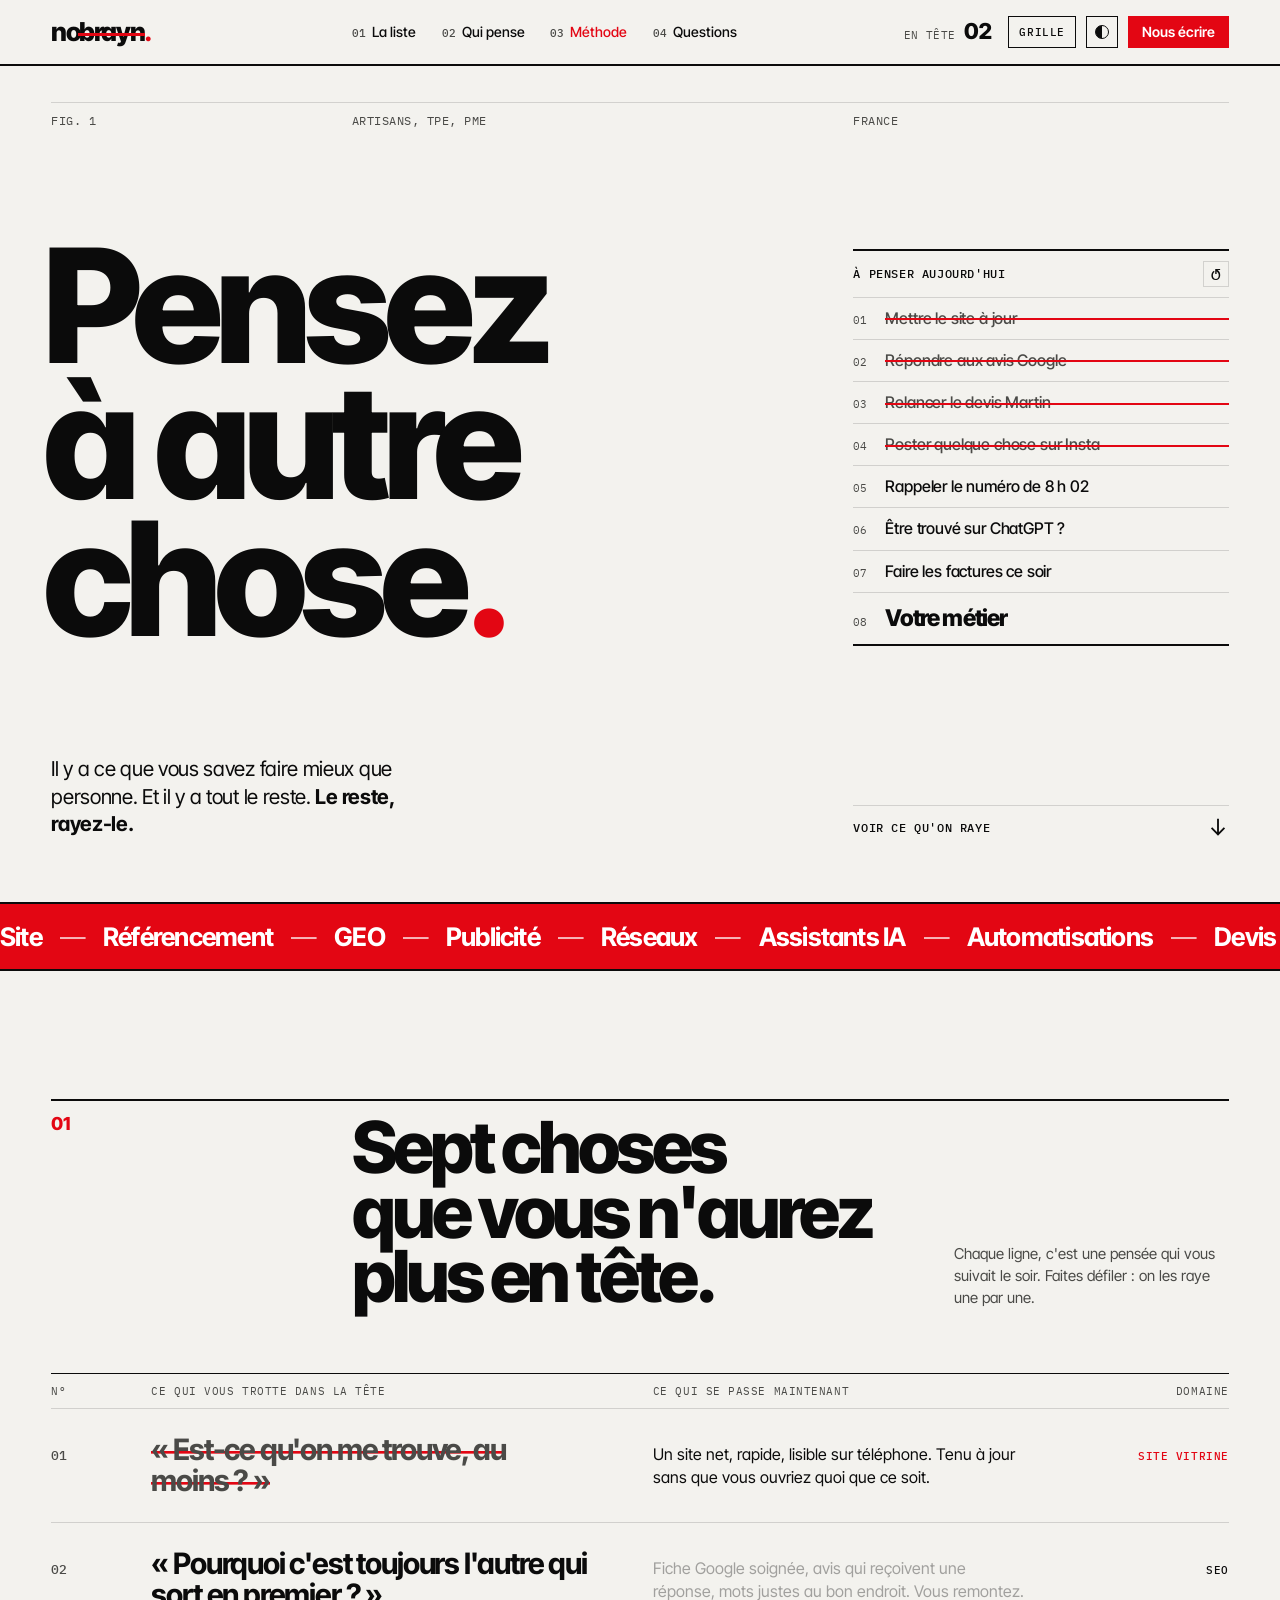
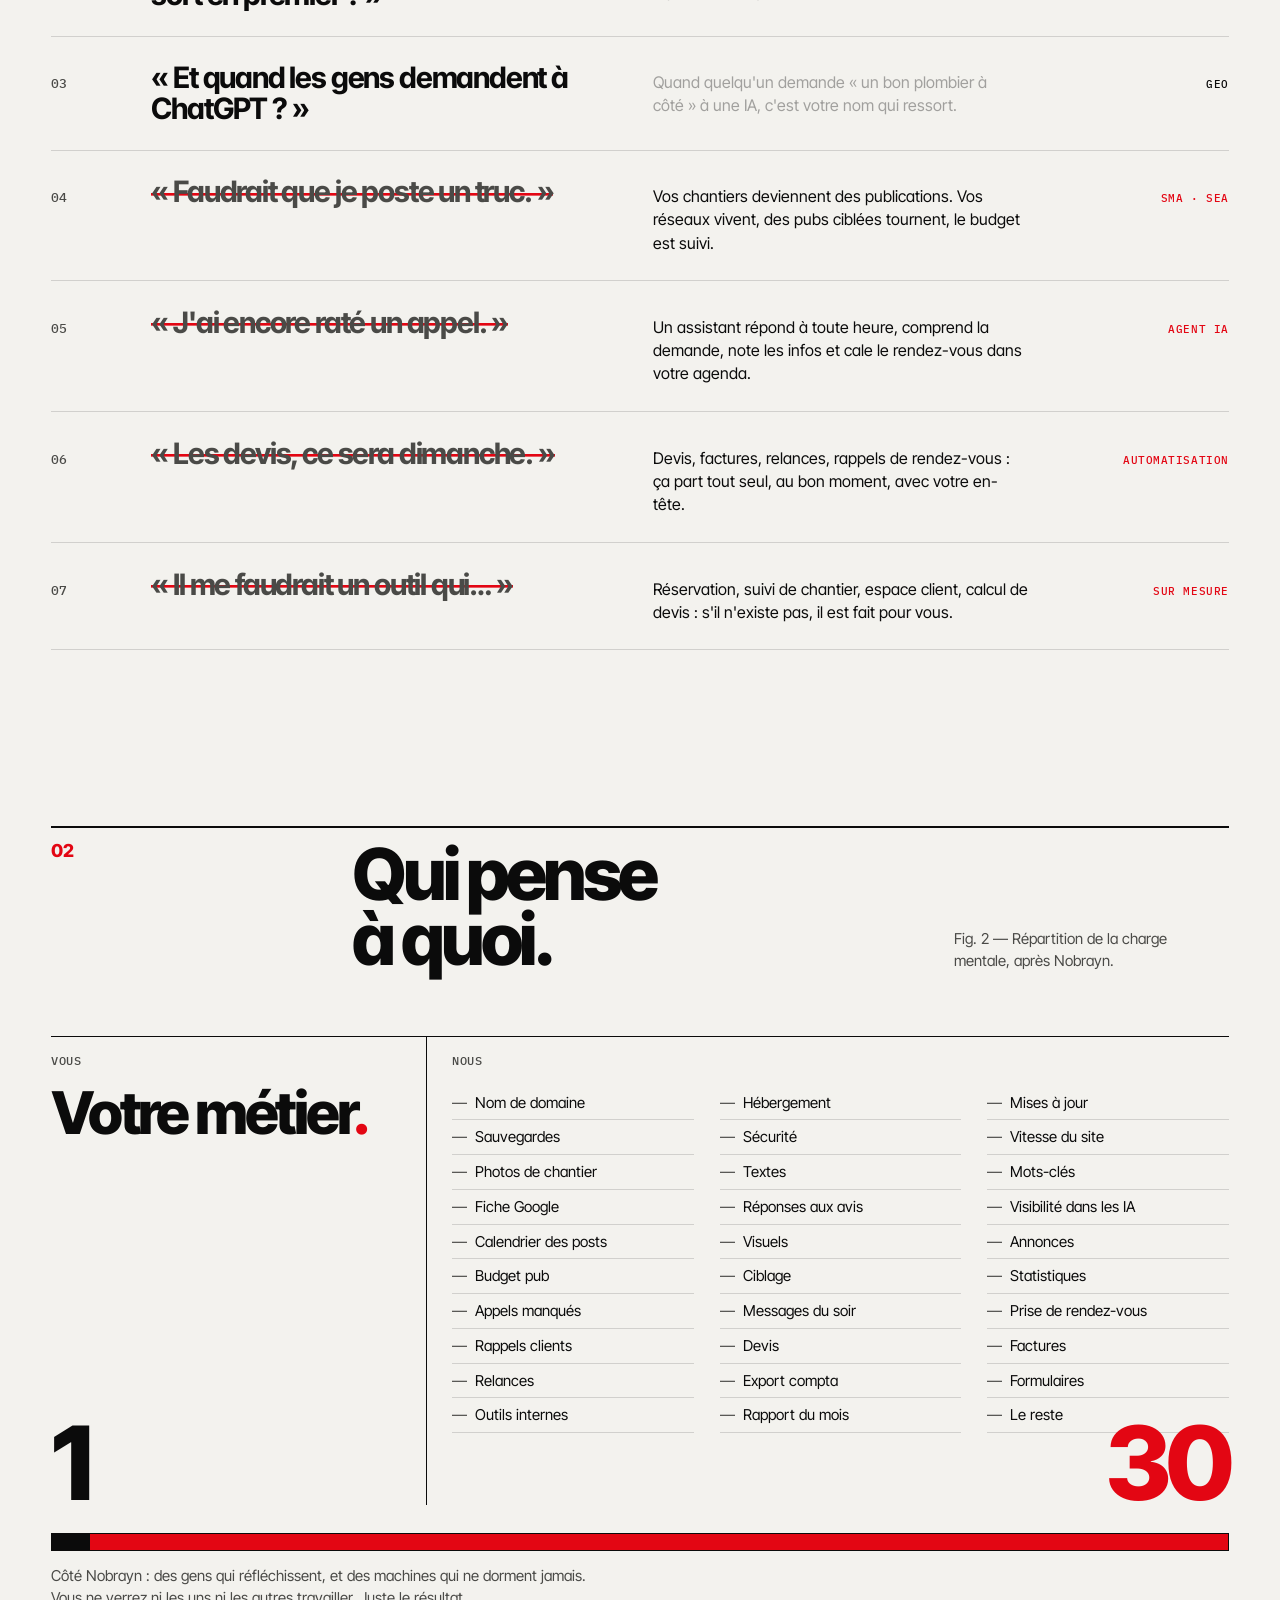
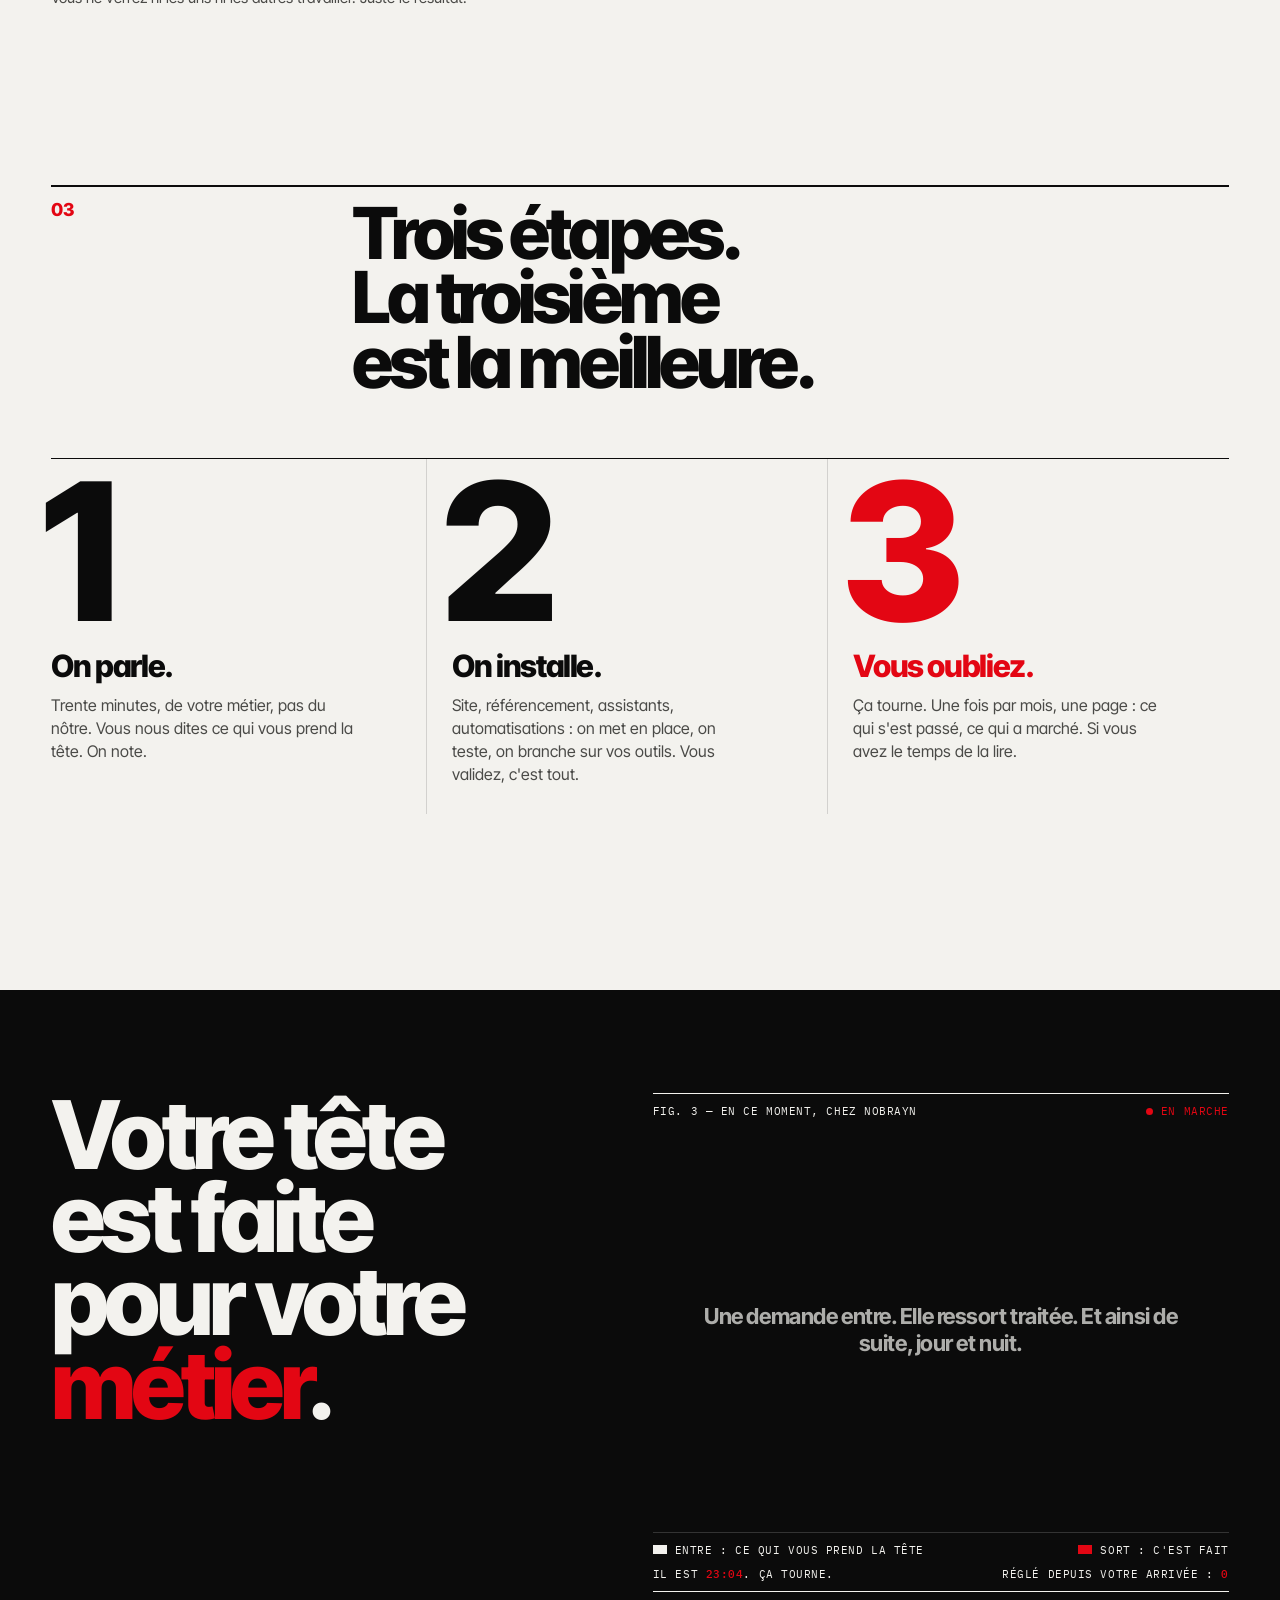
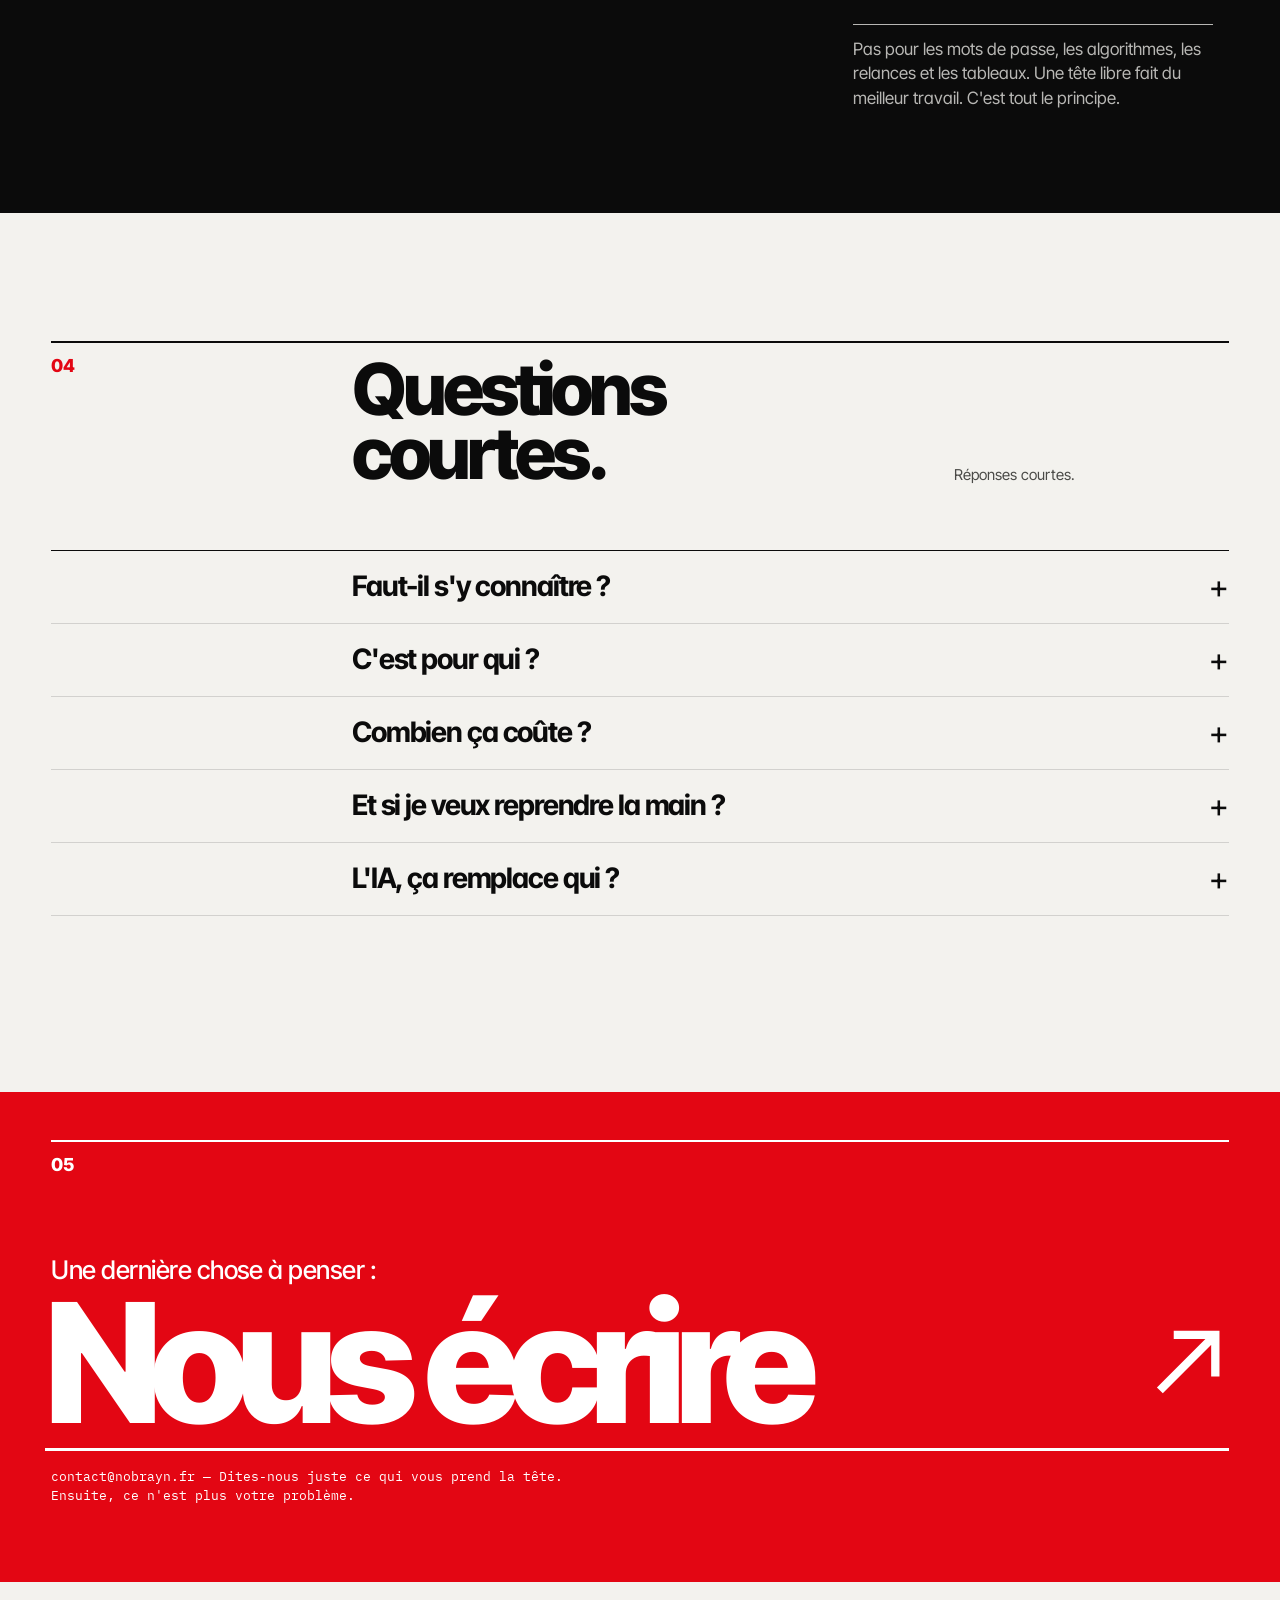
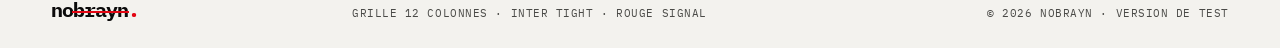
==== commit f87659a8: "Nobrayn : site prêt pour l'hébergement OVH (nobrayn.fr) Co-Authored-By: Claude Opus 5.5 <noreply@ant" ====
--- a/index.html
+++ b/index.html
@@ -1,373 +1,345 @@
 <!doctype html>
-<html lang="fr" data-theme="dark">
+<html lang="fr" data-theme="light">
 <head>
   <meta charset="utf-8">
   <meta name="viewport" content="width=device-width, initial-scale=1, viewport-fit=cover">
-  <title>Atlas X — Agence web, IA & automatisation</title>
-  <meta name="description" content="Atlas X met votre entreprise en orbite : sites vitrines, SEO, GEO, SEA, SMA, agents IA, automatisations et modules sur mesure pour artisans, TPE et PME.">
-  <meta name="theme-color" content="#04050a" media="(prefers-color-scheme: dark)">
-  <meta name="theme-color" content="#f5f6fb" media="(prefers-color-scheme: light)">
-  <meta name="color-scheme" content="dark light">
+  <title>Nobrayn — Pensez à autre chose.</title>
+  <meta name="description" content="Site, référencement, publicité, réseaux, assistants IA, devis et factures : Nobrayn s'en occupe. Vous, vous pensez à votre métier.">
+  <meta name="theme-color" content="#f3f2ee" media="(prefers-color-scheme: light)">
+  <meta name="theme-color" content="#0c0c0c" media="(prefers-color-scheme: dark)">
+  <meta name="color-scheme" content="light dark">
 
   <!-- Aperçu de partage (WhatsApp, LinkedIn, iMessage…) -->
+  <link rel="canonical" href="https://nobrayn.fr/">
   <meta property="og:type" content="website">
   <meta property="og:locale" content="fr_FR">
-  <meta property="og:site_name" content="Atlas X">
-  <meta property="og:title" content="Atlas X — Mettez votre entreprise en orbite">
-  <meta property="og:description" content="Web, acquisition, agents IA et automatisations pour artisans, TPE et PME. Cinq offres en orbite : le système ASTRA.">
-  <meta property="og:url" content="https://meta-h777.github.io/atlas-x/">
-  <meta property="og:image" content="https://meta-h777.github.io/atlas-x/og.png">
+  <meta property="og:site_name" content="Nobrayn">
+  <meta property="og:title" content="Nobrayn — Pensez à autre chose.">
+  <meta property="og:description" content="Votre site, vos clients, vos devis, vos réseaux : rayés de votre liste. Il ne vous reste que votre métier.">
+  <meta property="og:url" content="https://nobrayn.fr/">
+  <meta property="og:image" content="https://nobrayn.fr/og.png">
   <meta property="og:image:width" content="1200">
   <meta property="og:image:height" content="630">
-  <meta property="og:image:alt" content="Atlas X, agence web, IA et automatisation">
+  <meta property="og:image:alt" content="Nobrayn. Pensez à autre chose.">
   <meta name="twitter:card" content="summary_large_image">
-  <meta name="twitter:title" content="Atlas X — Mettez votre entreprise en orbite">
-  <meta name="twitter:description" content="Web, acquisition, agents IA et automatisations pour artisans, TPE et PME.">
-  <meta name="twitter:image" content="https://meta-h777.github.io/atlas-x/og.png">
+  <meta name="twitter:title" content="Nobrayn — Pensez à autre chose.">
+  <meta name="twitter:description" content="Il ne vous reste que votre métier.">
+  <meta name="twitter:image" content="https://nobrayn.fr/og.png">
 
   <link rel="icon" href="favicon.svg" type="image/svg+xml">
   <link rel="apple-touch-icon" href="apple-touch-icon.png">
 
   <link rel="preconnect" href="https://fonts.googleapis.com">
   <link rel="preconnect" href="https://fonts.gstatic.com" crossorigin>
-  <link href="https://fonts.googleapis.com/css2?family=Michroma&family=Manrope:wght@300;400;500;600;700&family=JetBrains+Mono:wght@400;500&display=swap" rel="stylesheet">
+  <link href="https://fonts.googleapis.com/css2?family=Inter+Tight:wght@400;500;600;700;800;900&family=IBM+Plex+Mono:wght@400;500&display=swap" rel="stylesheet">
   <link rel="stylesheet" href="styles.css">
 
   <script>
-    // Thème appliqué avant le rendu pour éviter le flash (sombre par défaut)
+    // Thème appliqué avant le rendu (clair par défaut, comme une affiche)
     (function () {
-      var t = 'dark';
-      try { t = localStorage.getItem('atlasx-theme') || 'dark'; } catch (e) {}
+      var t = 'light';
+      try { t = localStorage.getItem('nobrayn-theme') || 'light'; } catch (e) {}
       document.documentElement.setAttribute('data-theme', t);
       document.documentElement.classList.add('js');
     })();
   </script>
 </head>
 <body>
-  <canvas id="sky" aria-hidden="true"></canvas>
-  <div class="progress" aria-hidden="true"><span></span></div>
+  <div class="grid-overlay" aria-hidden="true"><span></span><span></span><span></span><span></span><span></span><span></span><span></span><span></span><span></span><span></span><span></span><span></span></div>
 
   <!-- ============ NAV ============ -->
   <header class="nav" id="nav">
-    <a href="#top" class="brand" aria-label="Atlas X, accueil">
-      <svg class="brand-mark" viewBox="0 0 32 32" aria-hidden="true">
-        <ellipse cx="16" cy="16" rx="14" ry="5" transform="rotate(45 16 16)" />
-        <ellipse cx="16" cy="16" rx="14" ry="5" transform="rotate(-45 16 16)" />
-        <circle cx="16" cy="16" r="3.2" class="core" />
-      </svg>
-      <span class="brand-word">ATLAS<b>X</b></span>
-    </a>
-
-    <nav class="nav-links" aria-label="Navigation principale">
-      <a href="#systeme">Système</a>
-      <a href="#talos">En action</a>
-      <a href="#vol">Plan de vol</a>
-      <a href="#faq">FAQ</a>
-    </nav>
-
-    <div class="nav-actions">
-      <button class="theme-toggle" id="themeToggle" type="button" aria-label="Changer de thème">
-        <svg class="ico-moon" viewBox="0 0 24 24" aria-hidden="true"><path d="M20.5 14.2A8.5 8.5 0 0 1 9.8 3.5a8.5 8.5 0 1 0 10.7 10.7Z"/></svg>
-        <svg class="ico-sun" viewBox="0 0 24 24" aria-hidden="true"><circle cx="12" cy="12" r="4.2"/><path d="M12 2v2.5M12 19.5V22M2 12h2.5M19.5 12H22M4.9 4.9l1.8 1.8M17.3 17.3l1.8 1.8M4.9 19.1l1.8-1.8M17.3 6.7l1.8-1.8"/></svg>
-      </button>
-      <a href="#contact" class="btn btn-sm btn-primary magnetic">Décoller</a>
-      <button class="burger" id="burger" type="button" aria-label="Ouvrir le menu" aria-expanded="false" aria-controls="mobileMenu">
-        <span></span><span></span>
-      </button>
+    <div class="wrap nav-row">
+      <a href="#top" class="logo" aria-label="Nobrayn, accueil">no<s>brayn</s><i>.</i></a>
+
+      <nav class="nav-links" aria-label="Sections">
+        <a href="#liste"><span>01</span>La liste</a>
+        <a href="#qui"><span>02</span>Qui pense</a>
+        <a href="#methode"><span>03</span>Méthode</a>
+        <a href="#questions"><span>04</span>Questions</a>
+      </nav>
+
+      <div class="nav-tools">
+        <p class="meter" aria-live="polite" title="Ce qu'il vous reste en tête">
+          <span class="meter-label">En tête</span>
+          <span class="meter-value" id="meter">07</span>
+        </p>
+        <button class="tool" id="gridToggle" type="button" aria-pressed="false" title="Afficher la grille (G)">Grille</button>
+        <button class="tool tool-theme" id="themeToggle" type="button" aria-label="Changer de thème" title="Clair / sombre">
+          <span class="dot" aria-hidden="true"></span>
+        </button>
+        <a class="nav-cta" href="#contact">Nous écrire</a>
+        <button class="burger" id="burger" type="button" aria-label="Menu" aria-expanded="false" aria-controls="menu"><span></span><span></span></button>
+      </div>
+    </div>
+    <div class="menu" id="menu" hidden>
+      <a href="#liste"><span>01</span>La liste</a>
+      <a href="#qui"><span>02</span>Qui pense</a>
+      <a href="#methode"><span>03</span>Méthode</a>
+      <a href="#questions"><span>04</span>Questions</a>
+      <a href="#contact"><span>05</span>Nous écrire</a>
     </div>
   </header>
 
-  <div class="mobile-menu" id="mobileMenu" hidden>
-    <a href="#systeme">Le système</a>
-    <a href="#talos">En action</a>
-    <a href="#vol">Plan de vol</a>
-    <a href="#faq">FAQ</a>
-    <a href="#contact" class="btn btn-primary">Lancer la mission</a>
-  </div>
-
   <main id="top">
+
     <!-- ============ HERO ============ -->
-    <section class="hero">
-      <div class="hero-text">
-        <p class="eyebrow"><span class="dot"></span>Agence web · IA · Automatisation</p>
-        <h1 class="hero-title">
-          <span class="line"><span>Mettez votre</span></span>
-          <span class="line"><span>entreprise</span></span>
-          <span class="line"><span class="grad">en orbite.</span></span>
-        </h1>
-        <p class="hero-sub">Sites, acquisition, agents IA et automatisations pour artisans, TPE et PME. Cinq offres qui gravitent autour d'un seul centre de gravité&nbsp;: <strong>votre croissance</strong>.</p>
-        <div class="hero-ctas">
-          <a href="#contact" class="btn btn-primary magnetic">Lancer la mission <span class="arrow">→</span></a>
-          <a href="#systeme" class="btn btn-ghost">Explorer le système</a>
+    <section class="hero wrap">
+      <div class="hero-meta">
+        <span>Fig. 1</span>
+        <span>Artisans, TPE, PME</span>
+        <span>France</span>
+      </div>
+
+      <h1 class="hero-title">
+        <span class="line">Pensez</span>
+        <span class="line">à autre</span>
+        <span class="line">chose<i>.</i></span>
+      </h1>
+
+      <aside class="todo" aria-label="Votre liste du jour">
+        <header class="todo-head">
+          <span>À penser aujourd'hui</span>
+          <button class="replay" id="replay" type="button" aria-label="Rejouer">↺</button>
+        </header>
+        <ol class="todo-list" id="todo">
+          <li>Mettre le site à jour</li>
+          <li>Répondre aux avis Google</li>
+          <li>Relancer le devis Martin</li>
+          <li>Poster quelque chose sur Insta</li>
+          <li>Rappeler le numéro de 8 h 02</li>
+          <li>Être trouvé sur ChatGPT&nbsp;?</li>
+          <li>Faire les factures ce soir</li>
+          <li class="keep">Votre métier</li>
+        </ol>
+      </aside>
+
+      <p class="hero-sub">
+        Il y a ce que vous savez faire mieux que personne.
+        Et il y a tout le reste. <strong>Le reste, <span style="white-space:nowrap">rayez-le.</span></strong>
+      </p>
+
+      <a class="hero-down" href="#liste" aria-label="Voir la liste">
+        <span>Voir ce qu'on raye</span>
+        <svg viewBox="0 0 24 24" aria-hidden="true"><path d="M12 3v17M5 13l7 7 7-7"/></svg>
+      </a>
+    </section>
+
+    <!-- ============ BANDE ============ -->
+    <div class="band" aria-hidden="true">
+      <div class="band-track">
+        <span>Site</span><span>Référencement</span><span>GEO</span><span>Publicité</span><span>Réseaux</span><span>Assistants IA</span><span>Automatisations</span><span>Devis</span><span>Factures</span><span>Réservations</span><span>Sur mesure</span>
+        <span>Site</span><span>Référencement</span><span>GEO</span><span>Publicité</span><span>Réseaux</span><span>Assistants IA</span><span>Automatisations</span><span>Devis</span><span>Factures</span><span>Réservations</span><span>Sur mesure</span>
+      </div>
+    </div>
+
+    <!-- ============ 01 LA LISTE ============ -->
+    <section class="section wrap" id="liste">
+      <header class="sec-head">
+        <span class="sec-num">01</span>
+        <h2>Sept choses<br>que vous n'aurez<br>plus en tête.</h2>
+        <p class="sec-lead">Chaque ligne, c'est une pensée qui vous suivait le soir. Faites défiler&nbsp;: on les raye une par une.</p>
+      </header>
+
+      <div class="table" role="list">
+        <div class="row row-head" aria-hidden="true">
+          <span>N°</span><span>Ce qui vous trotte dans la tête</span><span>Ce qui se passe maintenant</span><span>Domaine</span>
         </div>
-        <ul class="hero-meta">
-          <li><span class="mono">05</span> offres en orbite</li>
-          <li><span class="mono">24/7</span> agents IA</li>
-          <li><span class="mono">FR</span> artisans · TPE · PME</li>
-        </ul>
-      </div>
-
-      <div class="orbit" id="orbit" aria-label="Le système ASTRA : cinq offres en orbite autour d'Atlas X">
-        <svg class="orbit-paths" viewBox="0 0 600 600" aria-hidden="true">
-          <defs>
-            <linearGradient id="og" x1="0" x2="1">
-              <stop offset="0" stop-color="var(--cyan)" stop-opacity=".0"/>
-              <stop offset=".5" stop-color="var(--violet)" stop-opacity=".9"/>
-              <stop offset="1" stop-color="var(--magenta)" stop-opacity=".0"/>
-            </linearGradient>
-          </defs>
-          <g id="orbitRings"></g>
-        </svg>
-        <div class="core-wrap" aria-hidden="true">
-          <div class="core-glow"></div>
-          <div class="core">
-            <svg viewBox="0 0 32 32">
-              <ellipse cx="16" cy="16" rx="13" ry="4.5" transform="rotate(45 16 16)" />
-              <ellipse cx="16" cy="16" rx="13" ry="4.5" transform="rotate(-45 16 16)" />
-            </svg>
-            <span>ATLAS X</span>
+
+        <article class="row" role="listitem">
+          <span class="r-num">01</span>
+          <p class="r-thought"><s>«&nbsp;Est-ce qu'on me trouve, au moins&nbsp;?&nbsp;»</s></p>
+          <p class="r-now">Un site net, rapide, lisible sur téléphone. Tenu à jour sans que vous ouvriez quoi que ce soit.</p>
+          <span class="r-tag">Site vitrine</span>
+        </article>
+
+        <article class="row" role="listitem">
+          <span class="r-num">02</span>
+          <p class="r-thought"><s>«&nbsp;Pourquoi c'est toujours l'autre qui sort en premier&nbsp;?&nbsp;»</s></p>
+          <p class="r-now">Fiche Google soignée, avis qui reçoivent une réponse, mots justes au bon endroit. Vous remontez.</p>
+          <span class="r-tag">SEO</span>
+        </article>
+
+        <article class="row" role="listitem">
+          <span class="r-num">03</span>
+          <p class="r-thought"><s>«&nbsp;Et quand les gens demandent à ChatGPT&nbsp;?&nbsp;»</s></p>
+          <p class="r-now">Quand quelqu'un demande «&nbsp;un bon plombier à côté&nbsp;» à une IA, c'est votre nom qui ressort.</p>
+          <span class="r-tag">GEO</span>
+        </article>
+
+        <article class="row" role="listitem">
+          <span class="r-num">04</span>
+          <p class="r-thought"><s>«&nbsp;Faudrait que je poste un truc.&nbsp;»</s></p>
+          <p class="r-now">Vos chantiers deviennent des publications. Vos réseaux vivent, des pubs ciblées tournent, le budget est suivi.</p>
+          <span class="r-tag">SMA · SEA</span>
+        </article>
+
+        <article class="row" role="listitem">
+          <span class="r-num">05</span>
+          <p class="r-thought"><s>«&nbsp;J'ai encore raté un appel.&nbsp;»</s></p>
+          <p class="r-now">Un assistant répond à toute heure, comprend la demande, note les infos et cale le rendez-vous dans votre agenda.</p>
+          <span class="r-tag">Agent IA</span>
+        </article>
+
+        <article class="row" role="listitem">
+          <span class="r-num">06</span>
+          <p class="r-thought"><s>«&nbsp;Les devis, ce sera dimanche.&nbsp;»</s></p>
+          <p class="r-now">Devis, factures, relances, rappels de rendez-vous&nbsp;: ça part tout seul, au bon moment, avec votre en-tête.</p>
+          <span class="r-tag">Automatisation</span>
+        </article>
+
+        <article class="row" role="listitem">
+          <span class="r-num">07</span>
+          <p class="r-thought"><s>«&nbsp;Il me faudrait un outil qui…&nbsp;»</s></p>
+          <p class="r-now">Réservation, suivi de chantier, espace client, calcul de devis&nbsp;: s'il n'existe pas, il est fait pour vous.</p>
+          <span class="r-tag">Sur mesure</span>
+        </article>
+      </div>
+    </section>
+
+    <!-- ============ 02 QUI PENSE ============ -->
+    <section class="section wrap" id="qui">
+      <header class="sec-head">
+        <span class="sec-num">02</span>
+        <h2>Qui pense<br>à quoi.</h2>
+        <p class="sec-lead">Fig. 2 — Répartition de la charge mentale, après Nobrayn.</p>
+      </header>
+
+      <div class="split">
+        <div class="split-you">
+          <span class="split-label">Vous</span>
+          <p class="split-one">Votre métier<i>.</i></p>
+          <span class="split-count">1</span>
+        </div>
+
+        <div class="split-us">
+          <span class="split-label">Nous</span>
+          <ul class="cloud">
+            <li>Nom de domaine</li><li>Hébergement</li><li>Mises à jour</li><li>Sauvegardes</li><li>Sécurité</li><li>Vitesse du site</li>
+            <li>Photos de chantier</li><li>Textes</li><li>Mots-clés</li><li>Fiche Google</li><li>Réponses aux avis</li><li>Visibilité dans les IA</li>
+            <li>Calendrier des posts</li><li>Visuels</li><li>Annonces</li><li>Budget pub</li><li>Ciblage</li><li>Statistiques</li>
+            <li>Appels manqués</li><li>Messages du soir</li><li>Prise de rendez-vous</li><li>Rappels clients</li><li>Devis</li><li>Factures</li>
+            <li>Relances</li><li>Export compta</li><li>Formulaires</li><li>Outils internes</li><li>Rapport du mois</li><li>Le reste</li>
+          </ul>
+          <span class="split-count">30</span>
+        </div>
+      </div>
+
+      <div class="ratio" aria-hidden="true">
+        <span class="ratio-you"></span><span class="ratio-us"></span>
+      </div>
+      <p class="caption">Côté Nobrayn&nbsp;: des gens qui réfléchissent, et des machines qui ne dorment jamais. Vous ne verrez ni les uns ni les autres travailler. Juste le résultat.</p>
+    </section>
+
+    <!-- ============ 03 MÉTHODE ============ -->
+    <section class="section wrap" id="methode">
+      <header class="sec-head">
+        <span class="sec-num">03</span>
+        <h2>Trois étapes.<br>La troisième<br>est la meilleure.</h2>
+      </header>
+
+      <ol class="steps">
+        <li class="step">
+          <span class="step-num">1</span>
+          <h3>On parle.</h3>
+          <p>Trente minutes, de votre métier, pas du nôtre. Vous nous dites ce qui vous prend la tête. On note.</p>
+        </li>
+        <li class="step">
+          <span class="step-num">2</span>
+          <h3>On installe.</h3>
+          <p>Site, référencement, assistants, automatisations&nbsp;: on met en place, on teste, on branche sur vos outils. Vous validez, c'est tout.</p>
+        </li>
+        <li class="step step-last">
+          <span class="step-num">3</span>
+          <h3>Vous oubliez.</h3>
+          <p>Ça tourne. Une fois par mois, une page&nbsp;: ce qui s'est passé, ce qui a marché. Si vous avez le temps de la lire.</p>
+        </li>
+      </ol>
+    </section>
+
+    <!-- ============ MANIFESTE ============ -->
+    <section class="manifesto" aria-label="Manifeste">
+      <div class="wrap">
+        <p class="manifesto-text">
+          <span>Votre tête</span>
+          <span>est faite</span>
+          <span>pour votre</span>
+          <span class="red">métier<i>.</i></span>
+        </p>
+        <figure class="machine" id="machine" aria-label="Animation : les demandes de vos clients entrent dans la machine Nobrayn et ressortent traitées, puis s'empilent.">
+          <figcaption class="machine-top">
+            <span>Fig. 3 — En ce moment, chez Nobrayn</span>
+            <span class="machine-live">En marche</span>
+          </figcaption>
+          <div class="machine-stage" id="machineStage">
+            <p class="machine-fallback">Une demande entre. Elle ressort traitée. Et ainsi de suite, jour et nuit.</p>
           </div>
-        </div>
-        <a class="sat" href="#apogee" data-i="0" style="--c:var(--cyan)"><b>A</b>Apogée</a>
-        <a class="sat" href="#signal" data-i="1" style="--c:var(--violet)"><b>S</b>Signal</a>
-        <a class="sat" href="#talos-card" data-i="2" style="--c:var(--magenta)"><b>T</b>Talos</a>
-        <a class="sat" href="#relais" data-i="3" style="--c:var(--gold)"><b>R</b>Relais</a>
-        <a class="sat" href="#astrolabe" data-i="4" style="--c:var(--cyan)"><b>A</b>Astrolabe</a>
-      </div>
-
-      <a href="#systeme" class="scroll-cue" aria-label="Défiler vers le système">
-        <span></span>
-      </a>
-    </section>
-
-    <!-- ============ MARQUEE ============ -->
-    <div class="marquee" aria-hidden="true">
-      <div class="marquee-track">
-        <span>Site vitrine</span><i>✦</i><span>SEO</span><i>✦</i><span>GEO</span><i>✦</i><span>SEA</span><i>✦</i><span>SMA</span><i>✦</i><span>Agents IA</span><i>✦</i><span>Automatisations</span><i>✦</i><span>Devis en ligne</span><i>✦</i><span>Réservation</span><i>✦</i><span>Facturation</span><i>✦</i>
-        <span>Site vitrine</span><i>✦</i><span>SEO</span><i>✦</i><span>GEO</span><i>✦</i><span>SEA</span><i>✦</i><span>SMA</span><i>✦</i><span>Agents IA</span><i>✦</i><span>Automatisations</span><i>✦</i><span>Devis en ligne</span><i>✦</i><span>Réservation</span><i>✦</i><span>Facturation</span><i>✦</i>
-      </div>
-    </div>
-
-    <!-- ============ SYSTÈME ASTRA ============ -->
-    <section class="section" id="systeme">
-      <header class="section-head reveal">
-        <p class="kicker mono">// 01 — Le système ASTRA</p>
-        <h2>Un noyau.<br><span class="grad">Cinq orbites.</span></h2>
-        <p class="lead">Comme un écosystème de fusées, de satellites et de robots, chaque offre Atlas X gravite autour d'un objectif unique&nbsp;: faire décoller votre activité. Cinq orbites, une initiale chacune.</p>
-        <div class="acronym" aria-label="A, S, T, R, A">
-          <span style="--c:var(--cyan)">A</span><span style="--c:var(--violet)">S</span><span style="--c:var(--magenta)">T</span><span style="--c:var(--gold)">R</span><span style="--c:var(--cyan)">A</span>
-        </div>
+          <div class="machine-legend">
+            <span><i class="lg lg-in"></i>Entre&nbsp;: ce qui vous prend la tête</span>
+            <span><i class="lg lg-out"></i>Sort&nbsp;: c'est fait</span>
+          </div>
+          <div class="machine-foot">
+            <span>Il est <b id="machineClock">--:--</b>. Ça tourne.</span>
+            <span>Réglé depuis votre arrivée&nbsp;: <b id="machineDone">0</b></span>
+          </div>
+        </figure>
+        <p class="manifesto-side">Pas pour les mots de passe, les algorithmes, les relances et les tableaux. Une tête libre fait du meilleur travail. C'est tout le principe.</p>
+      </div>
+    </section>
+
+    <!-- ============ 04 QUESTIONS ============ -->
+    <section class="section wrap" id="questions">
+      <header class="sec-head">
+        <span class="sec-num">04</span>
+        <h2>Questions<br>courtes.</h2>
+        <p class="sec-lead">Réponses courtes.</p>
       </header>
 
-      <div class="cards">
-        <article class="card reveal" id="apogee" style="--c:var(--cyan)">
-          <div class="card-top">
-            <span class="card-letter">A</span>
-            <span class="tag mono">Web</span>
-          </div>
-          <h3>Apogée</h3>
-          <p class="card-sub">Sites vitrines</p>
-          <p>Le point le plus haut de l'orbite. Un site rapide, beau et pensé pour transformer vos visiteurs en clients.</p>
-          <ul>
-            <li>Site one page ou multi-pages</li>
-            <li>Design sur mesure, pensé mobile d'abord</li>
-            <li>Nom de domaine, hébergement, maintenance</li>
-            <li>Vitesse et accessibilité au top</li>
-          </ul>
-        </article>
-
-        <article class="card reveal" id="signal" style="--c:var(--violet)">
-          <div class="card-top">
-            <span class="card-letter">S</span>
-            <span class="tag mono">Acquisition</span>
-          </div>
-          <h3>Signal</h3>
-          <p class="card-sub">SEO · GEO · SEA · SMA</p>
-          <p>Être trouvé partout où vos clients cherchent, sur Google comme dans les réponses des IA.</p>
-          <ul>
-            <li><b>SEO</b> — remonter sur Google, en local</li>
-            <li><b>GEO</b> — être cité par ChatGPT, Gemini, Perplexity</li>
-            <li><b>SEA</b> — campagnes Google Ads rentables</li>
-            <li><b>SMA</b> — publicité Instagram, Facebook, TikTok</li>
-          </ul>
-        </article>
-
-        <article class="card card-wide reveal" id="talos-card" style="--c:var(--magenta)">
-          <div class="card-top">
-            <span class="card-letter">T</span>
-            <span class="tag mono">Agentique</span>
-          </div>
-          <h3>Talos</h3>
-          <p class="card-sub">Agents IA</p>
-          <p>Talos, le géant de bronze qui veillait sur la Crète. Vos agents IA veillent sur votre activité, jour et nuit, chacun avec son rôle et sa mission.</p>
-          <div class="agents">
-            <div class="agent"><span class="agent-ico">☎</span><b>Accueil</b><small>Répond au téléphone, au chat et sur WhatsApp</small></div>
-            <div class="agent"><span class="agent-ico">◎</span><b>Commercial</b><small>Qualifie les demandes et relance les devis</small></div>
-            <div class="agent"><span class="agent-ico">✚</span><b>SAV</b><small>Suit les clients et répond aux questions</small></div>
-            <div class="agent"><span class="agent-ico">▤</span><b>Back-office</b><small>Trie les mails, lit et classe les documents</small></div>
-          </div>
-        </article>
-
-        <article class="card reveal" id="relais" style="--c:var(--gold)">
-          <div class="card-top">
-            <span class="card-letter">R</span>
-            <span class="tag mono">Automatisation</span>
-          </div>
-          <h3>Relais</h3>
-          <p class="card-sub">Automatisations internes</p>
-          <p>Les tâches répétitives passent le relais aux machines. Vous récupérez votre temps pour votre vrai métier.</p>
-          <ul>
-            <li>Devis → facture → relance, sans y toucher</li>
-            <li>Agenda, CRM et compta synchronisés</li>
-            <li>Rapports automatiques chaque semaine</li>
-            <li>Vos outils connectés entre eux</li>
-          </ul>
-        </article>
-
-        <article class="card reveal" id="astrolabe" style="--c:var(--cyan)">
-          <div class="card-top">
-            <span class="card-letter">A</span>
-            <span class="tag mono">Sur mesure</span>
-          </div>
-          <h3>Astrolabe</h3>
-          <p class="card-sub">Modules sur mesure</p>
-          <p>L'instrument de précision des navigateurs. Des outils taillés pour votre métier, rien de superflu.</p>
-          <ul>
-            <li>Devis et facturation en ligne</li>
-            <li>Réservation et prise de rendez-vous</li>
-            <li>Espace client, suivi de chantier</li>
-            <li>Paiement et signature électronique</li>
-          </ul>
-        </article>
-      </div>
-    </section>
-
-    <!-- ============ TALOS EN ACTION ============ -->
-    <section class="section split" id="talos">
-      <div class="split-text reveal">
-        <p class="kicker mono">// 02 — Le système en action</p>
-        <h2>8&nbsp;h&nbsp;02. Un client appelle.<br><span class="grad">Vous êtes sur un chantier.</span></h2>
-        <p class="lead">Pas grave. Les cinq orbites travaillent ensemble&nbsp;: l'agent répond, qualifie, chiffre, planifie et relance. Vous, vous validez d'un pouce.</p>
-        <ul class="checks">
-          <li>Aucun appel manqué, même le soir et le week-end</li>
-          <li>Un devis envoyé en quelques minutes au lieu de quelques jours</li>
-          <li>Vous gardez la main&nbsp;: rien ne part sans vos règles</li>
-        </ul>
-      </div>
-
-      <div class="console reveal" id="console" aria-label="Simulation d'une mission automatisée">
-        <div class="console-bar">
-          <span></span><span></span><span></span>
-          <p class="mono">mission-control — simulation</p>
-          <em class="live mono">● LIVE</em>
-        </div>
-        <ol class="console-body mono" id="consoleBody"></ol>
-      </div>
-    </section>
-
-    <!-- ============ CHIFFRES ============ -->
-    <section class="section stats reveal">
-      <div class="stat"><span class="stat-num" data-count="24" data-suffix="/7">0</span><span class="stat-label">Vos agents ne dorment jamais</span></div>
-      <div class="stat"><span class="stat-num" data-count="5" data-suffix="">0</span><span class="stat-label">Offres, un seul interlocuteur</span></div>
-      <div class="stat"><span class="stat-num" data-count="100" data-suffix=" %">0</span><span class="stat-label">Sur mesure, zéro template</span></div>
-      <div class="stat"><span class="stat-num" data-count="0" data-suffix=" jargon">0</span><span class="stat-label">On parle votre langue</span></div>
-    </section>
-
-    <!-- ============ PLAN DE VOL ============ -->
-    <section class="section" id="vol">
-      <header class="section-head reveal">
-        <p class="kicker mono">// 03 — Plan de vol</p>
-        <h2>Du briefing<br><span class="grad">à la mise en orbite.</span></h2>
-      </header>
-
-      <ol class="timeline" id="timeline">
-        <li class="step reveal"><span class="step-n mono">T-04</span><div><h3>Briefing</h3><p>Un appel de 30 minutes pour comprendre votre métier, vos clients et ce qui vous fait perdre du temps.</p></div></li>
-        <li class="step reveal"><span class="step-n mono">T-03</span><div><h3>Trajectoire</h3><p>Un audit clair et un plan d'action chiffré. Vous savez exactement ce qu'on construit, et pourquoi.</p></div></li>
-        <li class="step reveal"><span class="step-n mono">T-02</span><div><h3>Assemblage</h3><p>Design, développement, agents et intégrations. Une démo chaque semaine, vous suivez tout.</p></div></li>
-        <li class="step reveal"><span class="step-n mono">T-01</span><div><h3>Lancement</h3><p>Mise en ligne, tests en conditions réelles et prise en main avec votre équipe.</p></div></li>
-        <li class="step reveal"><span class="step-n mono">T+00</span><div><h3>Pilotage</h3><p>Suivi, optimisations et un rapport mensuel lisible. On ajuste la trajectoire ensemble.</p></div></li>
-      </ol>
-    </section>
-
-    <!-- ============ POUR QUI ============ -->
-    <section class="section who reveal">
-      <header class="section-head">
-        <p class="kicker mono">// 04 — Équipage</p>
-        <h2>Pensé pour ceux<br><span class="grad">qui font tourner la France.</span></h2>
-      </header>
-      <div class="chips">
-        <span>Plombiers</span><span>Électriciens</span><span>Menuisiers</span><span>Couvreurs</span><span>Paysagistes</span><span>Maçons</span><span>Peintres</span><span>Garages</span><span>Restaurants</span><span>Boulangeries</span><span>Salons de coiffure</span><span>Instituts</span><span>Commerces</span><span>Cabinets</span><span>Immobilier</span><span>PME industrielles</span>
-      </div>
-
-      <div class="why">
-        <div class="why-item"><span class="why-n mono">01</span><h3>Un seul interlocuteur</h3><p>Web, pub, IA et automatisation au même endroit. Fini les cinq prestataires qui ne se parlent pas.</p></div>
-        <div class="why-item"><span class="why-n mono">02</span><h3>Simple et lisible</h3><p>Des explications claires, des prix annoncés avant de commencer, des outils que vous utilisez vraiment.</p></div>
-        <div class="why-item"><span class="why-n mono">03</span><h3>Mesurable</h3><p>Appels, devis, rendez-vous, heures gagnées&nbsp;: un tableau de bord montre ce que ça vous rapporte.</p></div>
-      </div>
-    </section>
-
-    <!-- ============ LE NOM ============ -->
-    <section class="section name reveal">
-      <p class="kicker mono">// Pourquoi Atlas X</p>
-      <blockquote>
-        <span class="grad">Atlas</span> porte le ciel sur ses épaules.<br>
-        <span class="grad">X</span>, c'est l'inconnue qu'on résout ensemble&nbsp;: votre croissance.
-      </blockquote>
-    </section>
-
-    <!-- ============ FAQ ============ -->
-    <section class="section" id="faq">
-      <header class="section-head reveal">
-        <p class="kicker mono">// 05 — Questions fréquentes</p>
-        <h2>Avant le <span class="grad">décollage.</span></h2>
-      </header>
       <div class="faq">
-        <details class="reveal">
-          <summary>C'est quoi le GEO&nbsp;?</summary>
-          <p>Le Generative Engine Optimization. De plus en plus de clients demandent directement à ChatGPT, Gemini ou Perplexity «&nbsp;un bon plombier près de chez moi&nbsp;». Le GEO travaille votre présence pour que ces IA vous citent, comme le SEO le fait pour Google.</p>
-        </details>
-        <details class="reveal">
-          <summary>Un agent IA, concrètement, ça fait quoi&nbsp;?</summary>
-          <p>C'est un assistant qui a un rôle précis&nbsp;: répondre aux appels, qualifier une demande, préparer un devis, relancer un client, trier vos mails. Il suit vos règles, travaille avec vos outils, et vous prévient dès qu'une décision vous revient.</p>
-        </details>
-        <details class="reveal">
-          <summary>Je n'y connais rien en tech, c'est un problème&nbsp;?</summary>
-          <p>Au contraire, c'est notre travail. On s'occupe de tout, on vous explique simplement, et on vous forme à ce qui vous sert au quotidien. Rien de plus.</p>
-        </details>
-        <details class="reveal">
-          <summary>Combien ça coûte&nbsp;?</summary>
-          <p>Chaque projet est chiffré après le briefing, avec un devis clair et sans surprise. On peut commencer petit (un site, une automatisation) et ajouter des orbites au fur et à mesure.</p>
-        </details>
-        <details class="reveal">
-          <summary>En combien de temps c'est en ligne&nbsp;?</summary>
-          <p>Ça dépend de la mission. Un site vitrine se compte en semaines, une automatisation simple peut tourner en quelques jours. Le calendrier exact est dans le plan de vol, avant de commencer.</p>
-        </details>
-      </div>
-    </section>
-
-    <!-- ============ CTA ============ -->
-    <section class="section cta reveal" id="contact">
-      <div class="cta-inner">
-        <p class="countdown mono" id="countdown" aria-hidden="true">T-<span>10</span></p>
-        <h2>Prêt pour<br><span class="grad">le décollage&nbsp;?</span></h2>
-        <p class="lead">Un appel de 30 minutes, gratuit, pour voir ce qu'Atlas X peut faire décoller chez vous.</p>
-        <div class="hero-ctas center">
-          <a href="mailto:contact@atlasx.fr?subject=Mission%20Atlas%20X" class="btn btn-primary btn-lg magnetic">Lancer la mission <span class="arrow">→</span></a>
-        </div>
-        <p class="cta-note mono">contact@atlasx.fr</p>
+        <details>
+          <summary><span>Faut-il s'y connaître&nbsp;?</span><b aria-hidden="true">+</b></summary>
+          <p>Non. C'est même le but. Si vous savez envoyer un message, vous savez travailler avec nous.</p>
+        </details>
+        <details>
+          <summary><span>C'est pour qui&nbsp;?</span><b aria-hidden="true">+</b></summary>
+          <p>Artisans, commerçants, indépendants, TPE et PME. Ceux qui sont sur le terrain toute la journée et sur l'ordinateur le soir.</p>
+        </details>
+        <details>
+          <summary><span>Combien ça coûte&nbsp;?</span><b aria-hidden="true">+</b></summary>
+          <p>Un prix fixe, annoncé avant de commencer. Pas de surprise, pas de jargon. Le devis est gratuit.</p>
+        </details>
+        <details>
+          <summary><span>Et si je veux reprendre la main&nbsp;?</span><b aria-hidden="true">+</b></summary>
+          <p>Tout est à votre nom&nbsp;: le site, le domaine, les comptes, les données. Vous partez quand vous voulez, avec tout.</p>
+        </details>
+        <details>
+          <summary><span>L'IA, ça remplace qui&nbsp;?</span><b aria-hidden="true">+</b></summary>
+          <p>Personne chez vous. Elle remplace les tâches qui vous prenaient vos soirées.</p>
+        </details>
+      </div>
+    </section>
+
+    <!-- ============ CONTACT ============ -->
+    <section class="contact" id="contact">
+      <div class="wrap">
+        <span class="sec-num">05</span>
+        <p class="contact-pre">Une dernière chose à penser&nbsp;:</p>
+        <a class="contact-link" href="mailto:contact@nobrayn.fr?subject=Ce%20qui%20me%20prend%20la%20t%C3%AAte">
+          <span>Nous écrire</span>
+          <svg viewBox="0 0 24 24" aria-hidden="true"><path d="M4 20 20 4M8 4h12v12"/></svg>
+        </a>
+        <p class="contact-post">contact@nobrayn.fr — Dites-nous juste ce qui vous prend la tête. Ensuite, ce n'est plus votre problème.</p>
       </div>
     </section>
   </main>
 
-  <footer class="footer">
-    <div class="footer-brand">
-      <span class="brand-word">ATLAS<b>X</b></span>
-      <p>Agence web, IA &amp; automatisation · France</p>
-    </div>
-    <p class="footer-astra mono">Apogée · Signal · Talos · Relais · Astrolabe</p>
-    <p class="footer-copy mono">© 2026 Atlas X <span class="beta">BETA</span></p>
+  <footer class="footer wrap">
+    <span class="logo logo-sm">no<s>brayn</s><i>.</i></span>
+    <span>Grille 12 colonnes · Inter Tight · Rouge signal</span>
+    <span>© 2026 Nobrayn · Version de test</span>
   </footer>
 
-  <script src="app.js" defer></script>
+  <script src="app.js"></script>
+  <script type="module" src="machine.js"></script>
 </body>
 </html>
--- a/styles.css
+++ b/styles.css
@@ -1,1081 +1,582 @@
 /* =========================================================
-   ATLAS X — feuille de style
-   Thème sombre par défaut, thème clair via [data-theme="light"]
+   Nobrayn — Swiss / International Typographic Style
+   Grille 12 colonnes, grotesque, aplats, un seul rouge.
    ========================================================= */
 
 :root {
-  --bg: #04050a;
-  --bg-2: #090b14;
-  --surface: rgba(255, 255, 255, 0.035);
-  --surface-2: rgba(255, 255, 255, 0.06);
-  --border: rgba(255, 255, 255, 0.09);
-  --border-strong: rgba(255, 255, 255, 0.18);
-  --text: #eef0fa;
-  --muted: #8d93ab;
-  --faint: #5a6078;
-
-  --cyan: #38e8ff;
-  --violet: #9070ff;
-  --magenta: #ff3d9e;
-  --gold: #ffc96b;
-
-  --grad: linear-gradient(100deg, var(--cyan) 0%, var(--violet) 50%, var(--magenta) 100%);
-  --glow: 0 0 40px rgba(144, 112, 255, 0.35);
-  --btn-text: #04050a;
-  --nav-bg: rgba(4, 5, 10, 0.55);
-
-  --f-display: "Michroma", "Eurostile", "Arial Black", sans-serif;
-  --f-body: "Manrope", system-ui, -apple-system, "Segoe UI", sans-serif;
-  --f-mono: "JetBrains Mono", ui-monospace, Menlo, monospace;
-
-  --radius: 22px;
-  --gutter: clamp(16px, 4vw, 48px);
-  --max: 1240px;
-  --ease: cubic-bezier(0.2, 0.7, 0.1, 1);
-}
-
-[data-theme="light"] {
-  --bg: #f5f6fb;
-  --bg-2: #ffffff;
-  --surface: rgba(12, 14, 40, 0.025);
-  --surface-2: rgba(12, 14, 40, 0.05);
-  --border: rgba(12, 14, 40, 0.09);
-  --border-strong: rgba(12, 14, 40, 0.18);
-  --text: #0a0b16;
-  --muted: #555b74;
-  --faint: #8a90a8;
-
-  --cyan: #0094c6;
-  --violet: #6a3cf2;
-  --magenta: #d81a7f;
-  --gold: #c27c00;
-
-  --glow: 0 10px 40px rgba(106, 60, 242, 0.18);
-  --btn-text: #ffffff;
-  --nav-bg: rgba(245, 246, 251, 0.7);
+  --paper: #f3f2ee;
+  --ink: #0b0b0b;
+  --ink-2: #4a4a47;
+  --rule: #0b0b0b;
+  --hair: rgba(11, 11, 11, .14);
+  --red: #e30613;
+  --red-ink: #ffffff;
+  --grid-line: rgba(227, 6, 19, .12);
+
+  --sans: "Inter Tight", "Helvetica Neue", Helvetica, Arial, sans-serif;
+  --mono: "IBM Plex Mono", ui-monospace, Menlo, monospace;
+
+  --gutter: clamp(16px, 2vw, 28px);
+  --margin: clamp(16px, 4vw, 56px);
+  --max: 1440px;
+  --nav-h: 64px;
+  --ease: cubic-bezier(.2, .7, .1, 1);
+}
+
+:root[data-theme="dark"] {
+  --paper: #0c0c0c;
+  --ink: #f1f0ea;
+  --ink-2: #a3a29c;
+  --rule: #f1f0ea;
+  --hair: rgba(241, 240, 234, .16);
+  --red: #ff3326;
+  --red-ink: #0c0c0c;
+  --grid-line: rgba(255, 51, 38, .16);
 }
 
 *, *::before, *::after { box-sizing: border-box; }
-
-html {
-  scroll-behavior: smooth;
-  scroll-padding-top: 90px;
-  -webkit-text-size-adjust: 100%;
-}
-
+html { -webkit-text-size-adjust: 100%; scroll-behavior: smooth; scroll-padding-top: var(--nav-h); }
 body {
   margin: 0;
-  background: var(--bg);
-  color: var(--text);
-  font-family: var(--f-body);
-  font-size: 17px;
-  line-height: 1.6;
+  background: var(--paper);
+  color: var(--ink);
+  font: 400 17px/1.45 var(--sans);
+  font-feature-settings: "ss01", "cv11";
   -webkit-font-smoothing: antialiased;
+  text-rendering: optimizeLegibility;
   overflow-x: hidden;
-  transition: background-color 0.5s var(--ease), color 0.5s var(--ease);
-}
-
-::selection { background: var(--violet); color: #fff; }
-
+  transition: background-color .35s var(--ease), color .35s var(--ease);
+}
 a { color: inherit; text-decoration: none; }
-img, svg { display: block; }
-h1, h2, h3 { margin: 0; font-weight: 400; }
-p { margin: 0; }
-ul, ol { margin: 0; padding: 0; list-style: none; }
-
-.mono { font-family: var(--f-mono); letter-spacing: 0.02em; }
-
-.grad {
-  background: var(--grad);
-  -webkit-background-clip: text;
-  background-clip: text;
-  color: transparent;
-}
-
-/* ---------- Fond étoilé ---------- */
-#sky {
-  position: fixed;
-  inset: 0;
+button { font: inherit; color: inherit; background: none; border: 0; padding: 0; cursor: pointer; }
+h1, h2, h3, p, ol, ul { margin: 0; padding: 0; }
+ol, ul { list-style: none; }
+i { font-style: normal; color: var(--red); }
+s { text-decoration: none; }
+::selection { background: var(--red); color: var(--red-ink); }
+:focus-visible { outline: 2px solid var(--red); outline-offset: 3px; }
+
+.wrap {
   width: 100%;
-  height: 100%;
-  z-index: -1;
-  pointer-events: none;
-}
-
-body::before {
-  /* nébuleuses */
-  content: "";
-  position: fixed;
-  inset: -20%;
-  z-index: -2;
-  background:
-    radial-gradient(40% 35% at 78% 18%, rgba(144, 112, 255, 0.16), transparent 70%),
-    radial-gradient(35% 30% at 12% 70%, rgba(56, 232, 255, 0.10), transparent 70%),
-    radial-gradient(30% 25% at 60% 95%, rgba(255, 61, 158, 0.10), transparent 70%);
-  pointer-events: none;
-}
-[data-theme="light"] body::before {
-  background:
-    radial-gradient(40% 35% at 78% 18%, rgba(106, 60, 242, 0.10), transparent 70%),
-    radial-gradient(35% 30% at 12% 70%, rgba(0, 148, 198, 0.08), transparent 70%),
-    radial-gradient(30% 25% at 60% 95%, rgba(216, 26, 127, 0.07), transparent 70%);
-}
-
-/* ---------- Barre de progression ---------- */
-.progress {
-  position: fixed;
-  top: 0; left: 0; right: 0;
-  height: 2px;
-  z-index: 60;
-}
-.progress span {
-  display: block;
-  height: 100%;
-  width: 100%;
-  background: var(--grad);
-  transform-origin: 0 50%;
-  transform: scaleX(var(--p, 0));
-  box-shadow: 0 0 12px var(--violet);
-}
-
-/* ---------- Boutons ---------- */
-.btn {
-  --mx: 0px; --my: 0px;
-  position: relative;
-  display: inline-flex;
+  max-width: var(--max);
+  margin-inline: auto;
+  padding-inline: var(--margin);
+}
+
+/* ---------- Grille visible (bouton « Grille » ou touche G) ---------- */
+.grid-overlay {
+  position: fixed; inset: 0;
+  max-width: var(--max); margin: 0 auto; padding: 0 var(--margin);
+  display: grid; grid-template-columns: repeat(12, 1fr); column-gap: var(--gutter);
+  pointer-events: none; z-index: 90;
+  opacity: 0; transition: opacity .4s var(--ease);
+}
+.grid-overlay span { background: var(--grid-line); }
+html.show-grid .grid-overlay { opacity: 1; }
+
+/* ---------- Nav ---------- */
+.nav {
+  position: sticky; top: 0; z-index: 50;
+  background: var(--paper);
+  border-bottom: 2px solid var(--rule);
+  transition: background-color .35s var(--ease);
+}
+.nav-row {
+  height: var(--nav-h);
+  display: grid; grid-template-columns: repeat(12, 1fr); column-gap: var(--gutter);
   align-items: center;
-  gap: 10px;
-  padding: 15px 26px;
-  border-radius: 999px;
-  font-family: var(--f-display);
-  font-size: 12px;
-  letter-spacing: 0.14em;
-  text-transform: uppercase;
+}
+.logo {
+  grid-column: 1 / span 3;
+  font-weight: 800; font-size: 26px; letter-spacing: -.055em; line-height: 1;
   white-space: nowrap;
-  transform: translate(var(--mx), var(--my));
-  transition: transform 0.25s var(--ease), box-shadow 0.3s, background 0.3s, color 0.3s, border-color 0.3s;
-  -webkit-tap-highlight-color: transparent;
-}
-.btn-sm { padding: 11px 18px; font-size: 10.5px; }
-.btn-lg { padding: 20px 34px; font-size: 13px; }
-
-.btn-primary {
-  color: var(--btn-text);
-  background: var(--text);
-  box-shadow: 0 0 0 0 transparent;
-}
-.btn-primary::before {
-  content: "";
-  position: absolute;
-  inset: -2px;
-  border-radius: inherit;
-  background: var(--grad);
-  z-index: -1;
-  opacity: 0;
-  filter: blur(14px);
-  transition: opacity 0.35s;
-}
-.btn-primary:hover::before, .btn-primary:focus-visible::before { opacity: 0.85; }
-.btn-primary .arrow { transition: transform 0.3s var(--ease); }
-.btn-primary:hover .arrow { transform: translateX(4px); }
-
-.btn-ghost {
-  color: var(--text);
-  border: 1px solid var(--border-strong);
-  background: var(--surface);
-  backdrop-filter: blur(10px);
-}
-.btn-ghost:hover { border-color: var(--text); }
-
-:focus-visible { outline: 2px solid var(--cyan); outline-offset: 3px; border-radius: 6px; }
-
-/* ---------- Navigation ---------- */
-.nav {
-  position: fixed;
-  top: 12px;
-  left: 50%;
-  transform: translateX(-50%);
-  z-index: 50;
-  width: min(calc(100% - 24px), var(--max));
-  display: flex;
-  align-items: center;
-  justify-content: space-between;
-  gap: 16px;
-  padding: 10px 10px 10px 20px;
-  border-radius: 999px;
-  border: 1px solid transparent;
-  transition: background 0.4s, border-color 0.4s, backdrop-filter 0.4s;
-}
-.nav.scrolled {
-  background: var(--nav-bg);
-  border-color: var(--border);
-  backdrop-filter: blur(18px) saturate(1.4);
-  -webkit-backdrop-filter: blur(18px) saturate(1.4);
-}
-
-.brand { display: flex; align-items: center; gap: 12px; }
-.brand-mark {
-  width: 30px; height: 30px;
-  fill: none;
-  stroke: var(--text);
-  stroke-width: 1.4;
-  transition: transform 0.8s var(--ease);
-}
-.brand-mark .core { fill: var(--cyan); stroke: none; filter: drop-shadow(0 0 4px var(--cyan)); }
-.brand:hover .brand-mark { transform: rotate(90deg); }
-.brand-word {
-  font-family: var(--f-display);
-  font-size: 15px;
-  letter-spacing: 0.32em;
-}
-.brand-word b {
-  font-weight: 400;
-  margin-left: 0.35em;
-  background: var(--grad);
-  -webkit-background-clip: text;
-  background-clip: text;
-  color: transparent;
-}
-
-.nav-links { display: flex; gap: 6px; }
-.nav-links a {
-  padding: 8px 14px;
-  border-radius: 999px;
-  font-size: 12px;
-  font-family: var(--f-display);
-  letter-spacing: 0.12em;
-  text-transform: uppercase;
-  color: var(--muted);
-  transition: color 0.25s, background 0.25s;
-}
-.nav-links a:hover, .nav-links a.active { color: var(--text); background: var(--surface-2); }
-
-.nav-actions { display: flex; align-items: center; gap: 8px; }
-
-.theme-toggle {
-  position: relative;
-  width: 42px; height: 42px;
-  border-radius: 50%;
-  border: 1px solid var(--border);
-  background: var(--surface);
-  color: var(--text);
-  cursor: pointer;
-  display: grid;
-  place-items: center;
-  transition: border-color 0.3s, transform 0.4s var(--ease);
-}
-.theme-toggle:hover { border-color: var(--border-strong); transform: rotate(-20deg); }
-.theme-toggle svg {
-  position: absolute;
-  width: 18px; height: 18px;
-  fill: none; stroke: currentColor; stroke-width: 1.6; stroke-linecap: round;
-  transition: opacity 0.4s, transform 0.5s var(--ease);
-}
-.ico-moon { fill: currentColor !important; stroke: none !important; }
-[data-theme="dark"] .ico-sun { opacity: 0; transform: rotate(-90deg) scale(0.5); }
-[data-theme="light"] .ico-moon { opacity: 0; transform: rotate(90deg) scale(0.5); }
-
-.burger {
-  display: none;
-  width: 42px; height: 42px;
-  border-radius: 50%;
-  border: 1px solid var(--border);
-  background: var(--surface);
-  cursor: pointer;
-  position: relative;
-}
-.burger span {
-  position: absolute;
-  left: 13px; right: 13px;
-  height: 1.5px;
-  background: var(--text);
-  transition: transform 0.35s var(--ease), top 0.35s var(--ease);
-}
-.burger span:first-child { top: 17px; }
-.burger span:last-child { top: 23px; }
-.burger[aria-expanded="true"] span:first-child { top: 20px; transform: rotate(45deg); }
-.burger[aria-expanded="true"] span:last-child { top: 20px; transform: rotate(-45deg); }
-
-.mobile-menu {
-  position: fixed;
-  inset: 0;
-  z-index: 45;
-  display: flex;
-  flex-direction: column;
-  justify-content: center;
-  gap: 8px;
-  padding: 100px var(--gutter) 40px;
-  background: var(--nav-bg);
-  backdrop-filter: blur(24px);
-  -webkit-backdrop-filter: blur(24px);
-  opacity: 0;
-  transition: opacity 0.35s var(--ease);
-}
-.mobile-menu.open { opacity: 1; }
-.mobile-menu[hidden] { display: none; }
-.mobile-menu a:not(.btn) {
-  font-family: var(--f-display);
-  font-size: clamp(22px, 7vw, 34px);
-  letter-spacing: 0.06em;
-  text-transform: uppercase;
-  padding: 10px 0;
-  border-bottom: 1px solid var(--border);
-}
-.mobile-menu .btn { margin-top: 28px; justify-content: center; }
+}
+.logo s { position: relative; }
+.logo s::after {
+  content: ""; position: absolute; left: -2%; right: -2%; top: 54%;
+  height: .12em; background: var(--red);
+}
+.logo-sm { font-size: 20px; }
+
+.nav-links {
+  grid-column: 4 / span 5;
+  display: flex; gap: clamp(14px, 2vw, 28px);
+  font-size: 14px; font-weight: 500;
+}
+.nav-links a, .menu a { display: inline-flex; gap: 6px; align-items: baseline; transition: color .2s; }
+.nav-links a span, .menu a span { font: 500 11px var(--mono); color: var(--ink-2); }
+.nav-links a:hover, .nav-links a.active { color: var(--red); }
+
+.nav-tools {
+  grid-column: 9 / span 4;
+  display: flex; align-items: center; justify-content: flex-end; gap: 10px;
+}
+.meter {
+  display: flex; align-items: baseline; gap: 6px;
+  font-family: var(--mono); font-size: 11px; text-transform: uppercase; letter-spacing: .04em;
+  color: var(--ink-2); margin-right: 6px;
+}
+.meter-value {
+  font: 800 22px/1 var(--sans); letter-spacing: -.04em; color: var(--ink);
+  font-variant-numeric: tabular-nums; min-width: 1.4em; text-align: right;
+  transition: color .3s;
+}
+.meter.zero .meter-value { color: var(--red); }
+
+.tool {
+  height: 32px; padding: 0 10px;
+  border: 1.5px solid var(--rule);
+  font: 500 11px var(--mono); text-transform: uppercase; letter-spacing: .05em;
+  transition: background-color .2s, color .2s;
+}
+.tool:hover, .tool[aria-pressed="true"] { background: var(--ink); color: var(--paper); }
+.tool-theme { width: 32px; padding: 0; display: grid; place-items: center; }
+.tool-theme .dot {
+  width: 14px; height: 14px; border-radius: 50%;
+  background: linear-gradient(90deg, var(--ink) 50%, transparent 50%);
+  border: 1.5px solid var(--ink);
+}
+.tool-theme:hover .dot { border-color: var(--paper); background: linear-gradient(90deg, var(--paper) 50%, transparent 50%); }
+
+.nav-cta {
+  height: 32px; padding: 0 14px; display: inline-flex; align-items: center;
+  background: var(--red); color: var(--red-ink);
+  font-weight: 600; font-size: 14px;
+  transition: background-color .2s, color .2s;
+}
+.nav-cta:hover { background: var(--ink); color: var(--paper); }
+
+.burger { display: none; width: 32px; height: 32px; position: relative; }
+.burger span { position: absolute; left: 6px; right: 6px; height: 2px; background: var(--ink); transition: transform .3s var(--ease), top .3s var(--ease); }
+.burger span:first-child { top: 11px; }
+.burger span:last-child { top: 19px; }
+.burger[aria-expanded="true"] span:first-child { top: 15px; transform: rotate(45deg); }
+.burger[aria-expanded="true"] span:last-child { top: 15px; transform: rotate(-45deg); }
+
+.menu {
+  border-top: 1px solid var(--hair);
+  padding: 8px var(--margin) 20px;
+  display: flex; flex-direction: column;
+  opacity: 0; transform: translateY(-6px); transition: opacity .25s, transform .25s var(--ease);
+}
+.menu.open { opacity: 1; transform: none; }
+.menu[hidden] { display: none; }
+.menu a { padding: 12px 0; border-bottom: 1px solid var(--hair); font-size: 22px; font-weight: 700; letter-spacing: -.03em; }
 
 /* ---------- Hero ---------- */
 .hero {
+  display: grid; grid-template-columns: repeat(12, 1fr); column-gap: var(--gutter);
+  padding-top: clamp(20px, 3vw, 36px);
+  padding-bottom: clamp(32px, 5vw, 64px);
+  min-height: calc(100svh - var(--nav-h));
+  align-content: space-between;
+  row-gap: 28px;
+}
+.hero-meta {
+  grid-column: 1 / -1;
+  display: grid; grid-template-columns: repeat(12, 1fr); column-gap: var(--gutter);
+  font: 400 12px var(--mono); text-transform: uppercase; letter-spacing: .04em; color: var(--ink-2);
+  border-top: 1px solid var(--hair); padding-top: 10px;
+}
+.hero-meta span:nth-child(1) { grid-column: 1 / span 3; }
+.hero-meta span:nth-child(2) { grid-column: 4 / span 5; }
+.hero-meta span:nth-child(3) { grid-column: 9 / span 4; }
+
+.hero-title {
+  grid-column: 1 / span 8;
+  font-weight: 800;
+  font-size: clamp(64px, 12.4vw, 212px);
+  line-height: .86;
+  letter-spacing: -.05em;
+  margin-left: -.05em;
+}
+.hero-title .line { display: block; }
+.js .hero-title .line { transform: translateY(40%); opacity: 0; animation: rise .9s var(--ease) forwards; }
+.js .hero-title .line:nth-child(2) { animation-delay: .08s; }
+.js .hero-title .line:nth-child(3) { animation-delay: .16s; }
+@keyframes rise { to { transform: none; opacity: 1; } }
+
+.todo {
+  grid-column: 9 / span 4;
+  align-self: end;
+  border-top: 2px solid var(--rule);
+}
+.todo-head {
+  display: flex; justify-content: space-between; align-items: center;
+  padding: 10px 0;
+  font: 500 12px var(--mono); text-transform: uppercase; letter-spacing: .05em;
+  border-bottom: 1px solid var(--hair);
+}
+.replay { width: 26px; height: 26px; font-size: 16px; line-height: 1; border: 1px solid var(--hair); transition: background-color .2s, color .2s; }
+.replay:hover { background: var(--ink); color: var(--paper); }
+.todo-list { counter-reset: t; }
+.todo-list li {
+  counter-increment: t;
   position: relative;
-  min-height: 100svh;
-  max-width: var(--max);
-  margin: 0 auto;
-  padding: 120px var(--gutter) 80px;
-  display: grid;
-  grid-template-columns: minmax(0, 1.1fr) minmax(0, 0.9fr);
-  align-items: center;
-  gap: 40px;
-}
-
-.eyebrow {
-  display: inline-flex;
-  align-items: center;
-  gap: 10px;
-  padding: 7px 14px 7px 12px;
-  border: 1px solid var(--border);
-  border-radius: 999px;
-  background: var(--surface);
-  font-family: var(--f-mono);
-  font-size: 12px;
-  letter-spacing: 0.08em;
-  text-transform: uppercase;
-  color: var(--muted);
-  margin-bottom: 28px;
-}
-.dot {
-  width: 7px; height: 7px; border-radius: 50%;
-  background: var(--cyan);
-  box-shadow: 0 0 10px var(--cyan);
-  animation: pulse 2s infinite;
-}
-@keyframes pulse { 50% { opacity: 0.35; } }
-
-.hero-title {
-  font-family: var(--f-display);
-  font-size: clamp(30px, 5.2vw, 62px);
-  line-height: 1.06;
-  letter-spacing: -0.01em;
-  text-transform: uppercase;
-}
-.hero-title .line { display: block; overflow: hidden; padding-bottom: 0.06em; }
-.hero-title .line > span { display: inline-block; }
-.js .hero-title .line > span {
-  transform: translateY(110%);
-  animation: rise 1.1s var(--ease) forwards;
-}
-.js .hero-title .line:nth-child(2) > span { animation-delay: 0.12s; }
-.js .hero-title .line:nth-child(3) > span { animation-delay: 0.24s; }
-@keyframes rise { to { transform: translateY(0); } }
+  display: flex; gap: 12px; align-items: baseline;
+  padding: 9px 0;
+  border-bottom: 1px solid var(--hair);
+  font-size: clamp(15px, 1.25vw, 18px); font-weight: 500; letter-spacing: -.01em;
+  transition: color .4s var(--ease);
+}
+.todo-list li::before {
+  content: counter(t, decimal-leading-zero);
+  font: 400 11px var(--mono); color: var(--ink-2); width: 20px; flex: none;
+}
+.todo-list li::after {
+  content: ""; position: absolute; left: 32px; right: 0; top: 50%;
+  height: 2px; background: var(--red);
+  transform: scaleX(0); transform-origin: left;
+  transition: transform .45s var(--ease);
+}
+.todo-list li.done { color: var(--ink-2); }
+.todo-list li.done::after { transform: scaleX(1); }
+.todo-list li.keep {
+  font-weight: 800; font-size: clamp(20px, 1.8vw, 26px); letter-spacing: -.035em;
+  border-bottom: 2px solid var(--rule);
+}
+.todo-list li.keep::after { display: none; }
+.todo-list li.keep.lit { color: var(--red); }
 
 .hero-sub {
-  margin-top: 28px;
-  max-width: 520px;
-  font-size: clamp(16px, 1.4vw, 19px);
-  color: var(--muted);
-}
-.hero-sub strong { color: var(--text); font-weight: 600; }
-
-.hero-ctas { display: flex; flex-wrap: wrap; gap: 12px; margin-top: 36px; }
-.hero-ctas.center { justify-content: center; }
-
-.hero-meta {
-  display: flex;
-  flex-wrap: wrap;
-  gap: 10px 28px;
-  margin-top: 44px;
-  font-size: 13px;
-  color: var(--muted);
-}
-.hero-meta li { display: flex; align-items: baseline; gap: 8px; }
-.hero-meta .mono { color: var(--text); font-size: 14px; }
-
-.js .hero-text > *:not(.hero-title) {
-  opacity: 0;
-  transform: translateY(16px);
-  animation: fadeUp 1s var(--ease) forwards;
-}
-.js .hero-text > .eyebrow { animation-delay: 0s; }
-.js .hero-text > .hero-sub { animation-delay: 0.45s; }
-.js .hero-text > .hero-ctas { animation-delay: 0.6s; }
-.js .hero-text > .hero-meta { animation-delay: 0.75s; }
-@keyframes fadeUp { to { opacity: 1; transform: none; } }
-
-/* Système orbital */
-.orbit {
+  grid-column: 1 / span 5;
+  font-size: clamp(18px, 1.6vw, 22px); line-height: 1.35; letter-spacing: -.015em;
+  max-width: 34ch;
+}
+.hero-sub strong { font-weight: 700; }
+.hero-down {
+  grid-column: 9 / span 4;
+  align-self: end;
+  display: flex; justify-content: space-between; align-items: center;
+  font: 500 12px var(--mono); text-transform: uppercase; letter-spacing: .05em;
+  border-top: 1px solid var(--hair); padding-top: 10px;
+}
+.hero-down svg { width: 22px; height: 22px; fill: none; stroke: currentColor; stroke-width: 2; }
+.hero-down:hover { color: var(--red); }
+.js .hero-down svg { animation: nudge 2.4s var(--ease) infinite; }
+@keyframes nudge { 0%, 60%, 100% { transform: none; } 30% { transform: translateY(5px); } }
+
+/* ---------- Bande rouge ---------- */
+.band {
+  background: var(--red); color: var(--red-ink);
+  overflow: hidden; white-space: nowrap;
+  border-block: 2px solid var(--rule);
+}
+.band-track { display: inline-flex; animation: band 38s linear infinite; }
+.band-track span {
+  padding: 14px 0; font-weight: 700; font-size: clamp(18px, 2vw, 26px); letter-spacing: -.03em;
+}
+.band-track span::after { content: "—"; margin: 0 .7em; font-weight: 400; opacity: .7; }
+@keyframes band { to { transform: translateX(-50%); } }
+
+/* ---------- Sections ---------- */
+.section { padding-top: clamp(72px, 10vw, 150px); padding-bottom: clamp(24px, 4vw, 48px); }
+.sec-head {
+  display: grid; grid-template-columns: repeat(12, 1fr); column-gap: var(--gutter);
+  border-top: 2px solid var(--rule);
+  padding-top: 14px;
+  margin-bottom: clamp(36px, 5vw, 64px);
+  row-gap: 18px;
+}
+.sec-num {
+  grid-column: 1 / span 3;
+  font: 800 clamp(16px, 1.4vw, 20px)/1 var(--sans); letter-spacing: -.02em; color: var(--red);
+}
+.sec-head h2 {
+  grid-column: 4 / span 6;
+  font-weight: 800; font-size: clamp(38px, 5.6vw, 88px); line-height: .9; letter-spacing: -.055em;
+}
+.sec-lead {
+  grid-column: 10 / span 3;
+  align-self: end;
+  font-size: 15px; color: var(--ink-2); max-width: 30ch;
+}
+
+/* ---------- 01 Table ---------- */
+.table { border-top: 1px solid var(--rule); }
+.row {
+  display: grid; grid-template-columns: repeat(12, 1fr); column-gap: var(--gutter);
+  padding: clamp(18px, 2vw, 26px) 0;
+  border-bottom: 1px solid var(--hair);
+  align-items: baseline;
   position: relative;
-  width: 100%;
-  max-width: 600px;
-  aspect-ratio: 1;
-  justify-self: center;
-  container-type: inline-size;
-}
-.js .orbit { opacity: 0; animation: fadeIn 1.6s 0.3s var(--ease) forwards; }
-@keyframes fadeIn { to { opacity: 1; } }
-
-.orbit-paths { position: absolute; inset: 0; width: 100%; height: 100%; overflow: visible; }
-.orbit-paths ellipse {
-  fill: none;
-  stroke: var(--border-strong);
-  stroke-width: 1;
-  stroke-dasharray: 2 6;
-}
-.orbit-paths ellipse.glow {
-  stroke: url(#og);
-  stroke-dasharray: none;
-  stroke-width: 1.2;
-  opacity: 0.6;
-}
-
-.core-wrap {
-  position: absolute;
-  left: 50%; top: 50%;
-  width: 24%;
-  aspect-ratio: 1;
-  transform: translate(-50%, -50%);
-  z-index: 10;
-}
-.core-glow {
-  position: absolute;
-  inset: -60%;
-  border-radius: 50%;
-  background: radial-gradient(circle, rgba(144, 112, 255, 0.45), rgba(56, 232, 255, 0.12) 40%, transparent 68%);
-  animation: breathe 5s ease-in-out infinite;
-}
-[data-theme="light"] .core-glow {
-  background: radial-gradient(circle, rgba(106, 60, 242, 0.25), rgba(0, 148, 198, 0.08) 40%, transparent 68%);
-}
-@keyframes breathe { 50% { transform: scale(1.12); opacity: 0.8; } }
-.core {
-  position: absolute;
-  inset: 0;
-  border-radius: 50%;
-  display: grid;
-  place-items: center;
-  background:
-    radial-gradient(circle at 35% 30%, rgba(255, 255, 255, 0.25), transparent 45%),
-    radial-gradient(circle at 50% 50%, #1a1440, #07060f 70%);
-  border: 1px solid rgba(255, 255, 255, 0.18);
-  box-shadow: inset 0 0 30px rgba(144, 112, 255, 0.5), 0 0 60px rgba(144, 112, 255, 0.4);
-}
-.core svg {
-  position: absolute;
-  inset: 14%;
-  fill: none;
-  stroke: rgba(255, 255, 255, 0.55);
-  stroke-width: 0.8;
-  animation: spin 24s linear infinite;
-}
-.core span {
+}
+.row:hover { background: linear-gradient(90deg, transparent, var(--hair) 50%, transparent); }
+.row-head {
+  padding: 10px 0;
+  font: 400 11px var(--mono); text-transform: uppercase; letter-spacing: .05em; color: var(--ink-2);
+}
+.row-head span:nth-child(1), .r-num { grid-column: 1 / span 1; }
+.row-head span:nth-child(2), .r-thought { grid-column: 2 / span 5; }
+.row-head span:nth-child(3), .r-now { grid-column: 7 / span 4; }
+.row-head span:nth-child(4), .r-tag { grid-column: 11 / span 2; text-align: right; }
+.r-num { font: 500 13px var(--mono); color: var(--ink-2); }
+.r-thought {
+  font-weight: 700; font-size: clamp(22px, 2.3vw, 34px); line-height: 1.05; letter-spacing: -.04em;
+  padding-right: 1em;
+}
+.r-thought s {
+  background-image: linear-gradient(var(--red), var(--red));
+  background-repeat: no-repeat;
+  background-position: 0 58%;
+  background-size: 0% .09em;
+  transition: background-size .9s var(--ease) .15s, color .6s var(--ease) .4s;
+  -webkit-box-decoration-break: clone; box-decoration-break: clone;
+}
+.row.crossed .r-thought s { background-size: 100% .09em; color: var(--ink-2); }
+.r-now {
+  font-size: 16px; line-height: 1.45;
+  opacity: .35; transition: opacity .7s var(--ease) .5s;
+}
+.row.crossed .r-now { opacity: 1; }
+.r-tag {
+  font: 500 11px var(--mono); text-transform: uppercase; letter-spacing: .05em;
+}
+.row.crossed .r-tag { color: var(--red); }
+
+/* ---------- 02 Qui pense ---------- */
+.split {
+  display: grid; grid-template-columns: repeat(12, 1fr); column-gap: var(--gutter);
+  border-top: 1px solid var(--rule);
+}
+.split-you, .split-us { position: relative; padding: 16px 0 72px; }
+.split-you { grid-column: 1 / span 4; border-right: 1px solid var(--rule); padding-right: var(--gutter); }
+.split-us { grid-column: 5 / span 8; }
+.split-label { display: block; font: 500 12px var(--mono); text-transform: uppercase; letter-spacing: .05em; color: var(--ink-2); margin-bottom: 18px; }
+.split-one { font-weight: 800; font-size: clamp(40px, 4.6vw, 72px); line-height: .9; letter-spacing: -.055em; }
+.split-count {
+  position: absolute; bottom: 0; left: 0;
+  font: 800 clamp(64px, 8vw, 128px)/.8 var(--sans); letter-spacing: -.06em;
+}
+.split-us .split-count { left: auto; right: 0; color: var(--red); }
+.cloud {
+  display: grid; grid-template-columns: repeat(3, 1fr); column-gap: var(--gutter);
+  font-size: 15px;
+}
+.cloud li {
+  padding: 6px 0; border-bottom: 1px solid var(--hair);
+  display: flex; gap: 8px; align-items: baseline;
+}
+.cloud li::before { content: "—"; color: var(--ink-2); }
+.js .cloud li { opacity: 0; transform: translateY(6px); transition: opacity .4s var(--ease), transform .4s var(--ease); }
+.js .cloud.in li { opacity: 1; transform: none; }
+
+.ratio {
+  display: grid; grid-template-columns: 1fr 30fr; height: 18px; margin-top: 28px;
+  border: 1.5px solid var(--rule);
+}
+.ratio-you { background: var(--ink); }
+.ratio-us { background: var(--red); transform-origin: left; }
+.js .ratio-us { transform: scaleX(0); transition: transform 1.4s var(--ease); }
+.js .ratio.in .ratio-us { transform: none; }
+.caption {
+  margin-top: 14px; max-width: 62ch;
+  font-size: 15px; color: var(--ink-2);
+}
+
+/* ---------- 03 Méthode ---------- */
+.steps {
+  display: grid; grid-template-columns: repeat(3, 1fr); column-gap: var(--gutter);
+  border-top: 1px solid var(--rule);
+}
+.step { padding: 18px var(--gutter) 28px 0; border-right: 1px solid var(--hair); }
+.step:last-child { border-right: 0; }
+.step-num {
+  display: block;
+  font: 800 clamp(120px, 15vw, 240px)/.78 var(--sans); letter-spacing: -.08em;
+  margin: 0 0 24px -.06em;
+}
+.step h3 { font-weight: 800; font-size: clamp(26px, 2.4vw, 36px); letter-spacing: -.045em; line-height: 1; margin-bottom: 12px; }
+.step p { font-size: 16px; color: var(--ink-2); max-width: 34ch; }
+.step-last .step-num, .step-last h3 { color: var(--red); }
+
+/* ---------- Manifeste ---------- */
+.manifesto {
+  margin-top: clamp(72px, 10vw, 150px);
+  background: var(--ink); color: var(--paper);
+  padding: clamp(48px, 8vw, 120px) 0;
+}
+.manifesto .wrap { display: grid; grid-template-columns: repeat(12, 1fr); column-gap: var(--gutter); row-gap: 32px; }
+.manifesto-text {
+  grid-column: 1 / span 10;
+  font-weight: 800; font-size: clamp(52px, 7.4vw, 124px); line-height: .88; letter-spacing: -.05em;
+}
+.manifesto-text span { display: block; }
+.manifesto-text .red { color: var(--red); }
+.manifesto-text i { color: var(--paper); }
+.manifesto-text { grid-row: 1; grid-column: 1 / span 6; }
+
+/* Fig. 3 : la machine Nobrayn (boucle 3D) */
+.machine {
+  grid-column: 7 / span 6; grid-row: 1;
+  align-self: start;
+  margin: 0;
+  font: 400 11px var(--mono); text-transform: uppercase; letter-spacing: .05em;
+}
+.machine-top, .machine-legend, .machine-foot {
+  display: flex; justify-content: space-between; gap: 8px 16px; flex-wrap: wrap;
+  padding: 10px 0;
+}
+.machine-top { border-top: 1px solid currentColor; }
+.machine-live { color: var(--red); }
+.machine-live::before {
+  content: ""; display: inline-block; width: 7px; height: 7px; margin-right: 8px; border-radius: 50%;
+  background: currentColor; vertical-align: 0;
+  animation: live 1.6s ease-in-out infinite;
+}
+@keyframes live { 50% { opacity: .2; } }
+.machine-stage {
   position: relative;
-  font-family: var(--f-display);
-  font-size: 2.1cqw;
-  letter-spacing: 0.22em;
-  white-space: nowrap;
-  color: #fff;
-  padding-left: 0.25em;
-  text-shadow: 0 0 12px rgba(144, 112, 255, 0.9);
-}
-@keyframes spin { to { transform: rotate(360deg); } }
-
-.sat {
-  --c: var(--cyan);
-  position: absolute;
-  left: 0; top: 0;
-  display: inline-flex;
-  align-items: center;
-  gap: 8px;
-  padding: 6px 13px 6px 6px;
-  border-radius: 999px;
-  border: 1px solid color-mix(in srgb, var(--c) 45%, transparent);
-  background: color-mix(in srgb, var(--bg) 70%, transparent);
-  backdrop-filter: blur(8px);
-  -webkit-backdrop-filter: blur(8px);
-  font-family: var(--f-display);
-  font-size: clamp(9px, 1vw, 11px);
-  letter-spacing: 0.12em;
-  text-transform: uppercase;
-  white-space: nowrap;
-  will-change: transform;
-  transition: border-color 0.3s, box-shadow 0.3s;
-}
-.sat b {
-  display: grid;
-  place-items: center;
-  width: 24px; height: 24px;
-  border-radius: 50%;
-  font-weight: 400;
-  font-size: 10px;
-  color: var(--bg);
-  background: var(--c);
-  box-shadow: 0 0 14px var(--c);
-}
-.sat:hover, .sat:focus-visible {
-  border-color: var(--c);
-  box-shadow: 0 0 24px color-mix(in srgb, var(--c) 50%, transparent);
-}
-
-.scroll-cue {
-  position: absolute;
-  bottom: 28px;
-  left: 50%;
-  width: 24px; height: 38px;
-  margin-left: -12px;
-  border: 1px solid var(--border-strong);
-  border-radius: 14px;
-}
-.scroll-cue span {
-  position: absolute;
-  left: 50%; top: 8px;
-  width: 3px; height: 7px;
-  margin-left: -1.5px;
-  border-radius: 2px;
-  background: var(--text);
-  animation: cue 1.8s infinite var(--ease);
-}
-@keyframes cue { 0% { opacity: 0; transform: translateY(0); } 30% { opacity: 1; } 100% { opacity: 0; transform: translateY(14px); } }
-
-/* ---------- Marquee ---------- */
-.marquee {
-  position: relative;
-  overflow: hidden;
-  padding: 22px 0;
-  border-block: 1px solid var(--border);
-  background: var(--surface);
-  mask-image: linear-gradient(90deg, transparent, #000 10%, #000 90%, transparent);
-  -webkit-mask-image: linear-gradient(90deg, transparent, #000 10%, #000 90%, transparent);
-}
-.marquee-track {
-  display: flex;
-  width: max-content;
-  gap: 34px;
-  align-items: center;
-  animation: marquee 40s linear infinite;
-  font-family: var(--f-display);
-  font-size: clamp(13px, 1.4vw, 16px);
-  letter-spacing: 0.18em;
-  text-transform: uppercase;
-  color: var(--muted);
-}
-.marquee-track i { font-style: normal; color: var(--violet); }
-@keyframes marquee { to { transform: translateX(-50%); } }
-
-/* ---------- Sections ---------- */
-.section {
-  max-width: var(--max);
-  margin: 0 auto;
-  padding: clamp(80px, 12vw, 150px) var(--gutter);
-}
-.section-head { max-width: 760px; margin-bottom: clamp(40px, 6vw, 70px); }
-.kicker { font-size: 12px; color: var(--cyan); text-transform: uppercase; letter-spacing: 0.12em; margin-bottom: 20px; }
-.section h2 {
-  font-family: var(--f-display);
-  font-size: clamp(28px, 4.6vw, 56px);
-  line-height: 1.12;
-  text-transform: uppercase;
-  letter-spacing: -0.005em;
-}
-.lead { margin-top: 24px; font-size: clamp(16px, 1.4vw, 19px); color: var(--muted); max-width: 620px; }
-
-.acronym { display: flex; gap: clamp(8px, 2vw, 18px); margin-top: 36px; }
-.acronym span {
-  display: grid;
-  place-items: center;
-  width: clamp(46px, 7vw, 64px);
-  aspect-ratio: 1;
-  border-radius: 16px;
-  border: 1px solid color-mix(in srgb, var(--c) 40%, transparent);
-  background: color-mix(in srgb, var(--c) 8%, transparent);
-  font-family: var(--f-display);
-  font-size: clamp(18px, 2.6vw, 26px);
-  color: var(--c);
-  text-shadow: 0 0 18px var(--c);
-}
-.js .acronym span { opacity: 0; transform: translateY(20px) scale(0.9); transition: opacity 0.6s var(--ease), transform 0.6s var(--ease); }
-.js .in .acronym span { opacity: 1; transform: none; }
-.js .in .acronym span:nth-child(2) { transition-delay: 0.08s; }
-.js .in .acronym span:nth-child(3) { transition-delay: 0.16s; }
-.js .in .acronym span:nth-child(4) { transition-delay: 0.24s; }
-.js .in .acronym span:nth-child(5) { transition-delay: 0.32s; }
-
-/* Apparition au scroll */
-.js .reveal {
-  opacity: 0;
-  transform: translateY(32px);
-  filter: blur(6px);
-  transition: opacity 1s var(--ease), transform 1s var(--ease), filter 1s var(--ease);
-}
-.js .reveal.in { opacity: 1; transform: none; filter: none; }
-
-/* ---------- Cartes ---------- */
-.cards {
-  display: grid;
-  grid-template-columns: repeat(6, 1fr);
-  gap: 18px;
-}
-.card {
-  --c: var(--cyan);
-  --x: 50%; --y: 50%;
-  position: relative;
-  grid-column: span 3;
-  padding: clamp(26px, 3vw, 38px);
-  border-radius: var(--radius);
-  background: var(--surface);
-  border: 1px solid var(--border);
-  overflow: hidden;
-  isolation: isolate;
-  transition: transform 0.5s var(--ease), border-color 0.4s;
-}
-.card:nth-child(1), .card:nth-child(2) { grid-column: span 3; }
-.card-wide { grid-column: span 6 !important; }
-.card:nth-child(4), .card:nth-child(5) { grid-column: span 3; }
-
-.card::before {
-  /* lumière qui suit le curseur */
-  content: "";
-  position: absolute;
-  inset: 0;
-  z-index: -1;
-  background: radial-gradient(420px circle at var(--x) var(--y), color-mix(in srgb, var(--c) 16%, transparent), transparent 60%);
-  opacity: 0;
-  transition: opacity 0.4s;
-}
-.card::after {
-  /* bordure lumineuse */
-  content: "";
-  position: absolute;
-  inset: 0;
-  border-radius: inherit;
-  padding: 1px;
-  background: radial-gradient(300px circle at var(--x) var(--y), var(--c), transparent 60%);
-  -webkit-mask: linear-gradient(#000 0 0) content-box, linear-gradient(#000 0 0);
-  -webkit-mask-composite: xor;
-  mask-composite: exclude;
-  opacity: 0;
-  transition: opacity 0.4s;
-  pointer-events: none;
-}
-.card:hover::before, .card:hover::after { opacity: 1; }
-.card:hover { transform: translateY(-4px); }
-
-.card-top { display: flex; justify-content: space-between; align-items: center; margin-bottom: 30px; }
-.card-letter {
-  display: grid;
-  place-items: center;
-  width: 54px; height: 54px;
-  border-radius: 16px;
-  font-family: var(--f-display);
-  font-size: 22px;
-  color: var(--c);
-  border: 1px solid color-mix(in srgb, var(--c) 40%, transparent);
-  background: color-mix(in srgb, var(--c) 8%, transparent);
-  text-shadow: 0 0 16px var(--c);
-}
-.tag {
-  font-size: 11px;
-  text-transform: uppercase;
-  letter-spacing: 0.1em;
-  padding: 6px 12px;
-  border-radius: 999px;
-  border: 1px solid var(--border);
-  color: var(--muted);
-}
-.card h3 {
-  font-family: var(--f-display);
-  font-size: clamp(22px, 2.4vw, 30px);
-  text-transform: uppercase;
-  letter-spacing: 0.04em;
-}
-.card-sub {
-  margin-top: 6px;
-  font-family: var(--f-mono);
-  font-size: 13px;
-  color: var(--c);
-  letter-spacing: 0.04em;
-}
-.card > p:not(.card-sub) { margin-top: 18px; color: var(--muted); max-width: 560px; }
-.card ul { margin-top: 24px; display: grid; gap: 10px; }
-.card li {
-  position: relative;
-  padding-left: 22px;
-  font-size: 15px;
-}
-.card li::before {
-  content: "";
-  position: absolute;
-  left: 0; top: 0.62em;
-  width: 8px; height: 8px;
-  border-radius: 50%;
-  border: 1.5px solid var(--c);
-}
-.card li b { font-weight: 700; color: var(--c); }
-
-.agents {
-  margin-top: 30px;
-  display: grid;
-  grid-template-columns: repeat(4, 1fr);
-  gap: 12px;
-}
-.agent {
-  padding: 18px;
-  border-radius: 16px;
-  border: 1px solid var(--border);
-  background: var(--surface);
-  display: flex;
-  flex-direction: column;
-  gap: 6px;
-  transition: border-color 0.3s, transform 0.4s var(--ease);
-}
-.agent:hover { border-color: color-mix(in srgb, var(--c) 50%, transparent); transform: translateY(-3px); }
-.agent-ico { font-size: 18px; color: var(--c); margin-bottom: 6px; }
-.agent b { font-family: var(--f-display); font-weight: 400; font-size: 12px; letter-spacing: 0.1em; text-transform: uppercase; }
-.agent small { font-size: 13.5px; color: var(--muted); line-height: 1.45; }
-
-/* ---------- Split / Console ---------- */
-.split h2 { font-size: clamp(26px, 3.4vw, 44px); }
-.split {
-  display: grid;
-  grid-template-columns: 1fr 1.05fr;
-  gap: clamp(36px, 6vw, 80px);
-  align-items: center;
-}
-.checks { margin-top: 32px; display: grid; gap: 14px; }
-.checks li { position: relative; padding-left: 32px; }
-.checks li::before {
-  content: "✓";
-  position: absolute;
-  left: 0; top: 1px;
-  width: 20px; height: 20px;
-  border-radius: 50%;
-  display: grid;
-  place-items: center;
-  font-size: 11px;
-  color: var(--bg);
-  background: var(--grad);
-}
-
-.console {
-  border-radius: var(--radius);
-  border: 1px solid var(--border);
-  background: color-mix(in srgb, var(--bg-2) 85%, transparent);
-  backdrop-filter: blur(12px);
-  box-shadow: var(--glow);
-  overflow: hidden;
-}
-.console-bar {
-  display: flex;
-  align-items: center;
-  gap: 7px;
-  padding: 14px 18px;
-  border-bottom: 1px solid var(--border);
-}
-.console-bar > span { width: 10px; height: 10px; border-radius: 50%; background: var(--border-strong); }
-.console-bar p { margin-left: 10px; font-size: 12px; color: var(--muted); }
-.live { margin-left: auto; font-style: normal; font-size: 11px; color: var(--magenta); animation: pulse 1.6s infinite; }
-.console-body {
-  min-height: 380px;
-  padding: 20px 22px 26px;
-  font-size: 13px;
-  line-height: 1.7;
-  display: flex;
-  flex-direction: column;
-  gap: 6px;
-}
-.console-body li {
-  display: grid;
-  grid-template-columns: 50px 1fr;
-  gap: 12px;
-  opacity: 0;
-  transform: translateY(6px);
-  animation: fadeUp 0.45s var(--ease) forwards;
-}
-.console-body time { color: var(--faint); }
-.console-body .who { font-weight: 500; }
-.console-body .ok { color: var(--cyan); }
-.console-body .end {
-  margin-top: 10px;
-  padding-top: 14px;
-  border-top: 1px dashed var(--border-strong);
-  grid-template-columns: 1fr;
-}
-.caret {
-  display: inline-block;
-  width: 8px; height: 15px;
-  vertical-align: -2px;
-  background: var(--cyan);
-  animation: pulse 0.9s steps(1) infinite;
-}
-
-/* ---------- Chiffres ---------- */
-.stats {
-  display: grid;
-  grid-template-columns: repeat(4, 1fr);
-  gap: 18px;
-  padding-top: 0 !important;
-}
-.stat {
-  padding: 30px 26px;
-  border-radius: var(--radius);
-  border: 1px solid var(--border);
-  background: var(--surface);
-}
-.stat-num {
-  display: block;
-  font-family: var(--f-display);
-  font-size: clamp(28px, 3.6vw, 44px);
-  background: var(--grad);
-  -webkit-background-clip: text;
-  background-clip: text;
-  color: transparent;
-  white-space: nowrap;
-}
-.stat-label { display: block; margin-top: 10px; font-size: 14px; color: var(--muted); }
-
-/* ---------- Timeline ---------- */
-.timeline {
-  --fill: 0;
-  position: relative;
-  display: grid;
-  gap: 18px;
-  padding-left: 44px;
-}
-.timeline::before, .timeline::after {
-  content: "";
-  position: absolute;
-  left: 11px; top: 10px; bottom: 10px;
-  width: 2px;
-  border-radius: 2px;
-  background: var(--border);
-}
-.timeline::after {
-  background: var(--grad);
-  background: linear-gradient(var(--cyan), var(--violet), var(--magenta));
-  transform-origin: top;
-  transform: scaleY(var(--fill));
-  box-shadow: 0 0 12px var(--violet);
-}
-.step {
-  position: relative;
-  display: grid;
-  grid-template-columns: 90px 1fr;
-  gap: 24px;
-  padding: 28px 30px;
-  border-radius: var(--radius);
-  border: 1px solid var(--border);
-  background: var(--surface);
-}
-.step::before {
-  content: "";
-  position: absolute;
-  left: -40px; top: 34px;
-  width: 14px; height: 14px;
-  border-radius: 50%;
-  background: var(--bg);
-  border: 2px solid var(--border-strong);
-  z-index: 1;
-  transition: border-color 0.4s, box-shadow 0.4s, background 0.4s;
-}
-.step.lit::before { border-color: var(--cyan); background: var(--cyan); box-shadow: 0 0 14px var(--cyan); }
-.step-n { font-size: 14px; color: var(--cyan); padding-top: 4px; }
-.step h3 { font-family: var(--f-display); font-size: clamp(17px, 1.8vw, 21px); text-transform: uppercase; letter-spacing: 0.06em; }
-.step p { margin-top: 8px; color: var(--muted); }
-
-/* ---------- Pour qui ---------- */
-.chips { display: flex; flex-wrap: wrap; gap: 10px; }
-.chips span {
-  padding: 10px 18px;
-  border-radius: 999px;
-  border: 1px solid var(--border);
-  background: var(--surface);
-  font-size: 14.5px;
-  transition: border-color 0.3s, color 0.3s, transform 0.3s var(--ease);
-}
-.chips span:hover { border-color: var(--violet); color: var(--violet); transform: translateY(-2px); }
-
-.why {
-  margin-top: clamp(50px, 7vw, 80px);
-  display: grid;
-  grid-template-columns: repeat(3, 1fr);
-  gap: clamp(24px, 4vw, 50px);
-}
-.why-item { border-top: 1px solid var(--border-strong); padding-top: 24px; }
-.why-n { font-size: 12px; color: var(--violet); }
-.why-item h3 { margin-top: 14px; font-family: var(--f-display); font-size: 17px; text-transform: uppercase; letter-spacing: 0.06em; }
-.why-item p { margin-top: 10px; color: var(--muted); font-size: 15.5px; }
-
-/* ---------- Le nom ---------- */
-.name { text-align: center; }
-.name .kicker { margin-bottom: 30px; }
-.name blockquote {
-  margin: 0 auto;
-  max-width: 980px;
-  font-family: var(--f-display);
-  font-size: clamp(20px, 3.2vw, 38px);
-  line-height: 1.45;
-  text-transform: uppercase;
-}
-
-/* ---------- FAQ ---------- */
-.faq { display: grid; gap: 12px; max-width: 900px; }
-.faq details {
-  border-radius: 18px;
-  border: 1px solid var(--border);
-  background: var(--surface);
-  transition: border-color 0.3s, background 0.3s;
-}
-.faq details[open] { border-color: var(--border-strong); background: var(--surface-2); }
+  aspect-ratio: 16 / 11;
+  margin: 4px 0;
+}
+.machine-stage canvas { position: absolute; inset: 0; width: 100% !important; height: 100% !important; display: block; }
+.machine-fallback {
+  position: absolute; inset: 0; display: grid; place-items: center; text-align: center; padding: 24px;
+  font: 700 22px/1.2 var(--sans); text-transform: none; letter-spacing: -.02em; opacity: .7;
+}
+.machine.ready .machine-fallback { display: none; }
+.machine-legend { border-top: 1px solid var(--hair-inv, rgba(127,127,127,.35)); }
+.machine-legend span { display: inline-flex; align-items: center; gap: 8px; }
+.machine-legend .lg { display: inline-block; width: 14px; height: 9px; }
+.machine-legend .lg-in { background: var(--paper); }
+.machine-legend .lg-out { background: var(--red); }
+.machine-foot { border-bottom: 1px solid currentColor; padding-top: 0; }
+.machine-foot b { font-weight: 500; color: var(--red); font-variant-numeric: tabular-nums; }
+
+.manifesto-side {
+  grid-column: 9 / span 4;
+  font-size: 17px; line-height: 1.45; opacity: .75; max-width: 36ch;
+  border-top: 1px solid currentColor; padding-top: 12px;
+}
+
+/* ---------- 04 FAQ ---------- */
+.faq { border-top: 1px solid var(--rule); }
+.faq details { border-bottom: 1px solid var(--hair); }
 .faq summary {
-  list-style: none;
-  cursor: pointer;
-  display: flex;
-  justify-content: space-between;
-  align-items: center;
-  gap: 20px;
-  padding: 22px 26px;
-  font-weight: 600;
-  font-size: 16.5px;
+  list-style: none; cursor: pointer;
+  display: grid; grid-template-columns: repeat(12, 1fr); column-gap: var(--gutter);
+  padding: 20px 0; align-items: center;
 }
 .faq summary::-webkit-details-marker { display: none; }
-.faq summary::after {
-  content: "+";
-  flex: none;
-  display: grid;
-  place-items: center;
-  width: 30px; height: 30px;
-  border-radius: 50%;
-  border: 1px solid var(--border-strong);
-  font-family: var(--f-mono);
-  font-weight: 400;
-  transition: transform 0.4s var(--ease), background 0.3s, color 0.3s;
-}
-.faq details[open] summary::after { transform: rotate(45deg); background: var(--text); color: var(--bg); }
-.faq details p { padding: 0 26px 24px; color: var(--muted); max-width: 760px; }
-
-/* ---------- CTA ---------- */
-.cta { text-align: center; }
-.cta-inner {
-  position: relative;
-  padding: clamp(60px, 9vw, 110px) var(--gutter);
-  border-radius: calc(var(--radius) * 1.6);
-  border: 1px solid var(--border);
-  background:
-    radial-gradient(60% 80% at 50% 120%, color-mix(in srgb, var(--violet) 30%, transparent), transparent 70%),
-    var(--surface);
-  overflow: hidden;
-}
-.cta .lead { margin-inline: auto; }
-.countdown {
-  font-size: 13px;
-  letter-spacing: 0.3em;
-  color: var(--magenta);
-  margin-bottom: 26px;
-}
-.cta-note { margin-top: 22px; font-size: 13px; color: var(--muted); }
+.faq summary span {
+  grid-column: 4 / span 8;
+  font-weight: 700; font-size: clamp(22px, 2.2vw, 32px); letter-spacing: -.04em; line-height: 1.05;
+}
+.faq summary b {
+  grid-column: 12; justify-self: end;
+  font-weight: 400; font-size: 32px; line-height: 1;
+  transition: transform .3s var(--ease), color .2s;
+}
+.faq details[open] summary b { transform: rotate(45deg); color: var(--red); }
+.faq summary:hover span { color: var(--red); }
+.faq details p {
+  margin-left: calc((100% - 11 * var(--gutter)) / 12 * 3 + 3 * var(--gutter));
+  padding: 0 0 22px; max-width: 56ch; font-size: 17px; color: var(--ink-2);
+}
+
+/* ---------- Contact ---------- */
+.contact {
+  margin-top: clamp(72px, 10vw, 150px);
+  background: var(--red); color: var(--red-ink);
+  padding: clamp(28px, 4vw, 48px) 0 clamp(40px, 6vw, 80px);
+}
+.contact .sec-num { color: inherit; display: block; border-top: 2px solid currentColor; padding-top: 14px; }
+.contact-pre { margin-top: clamp(36px, 6vw, 80px); font-size: clamp(20px, 2vw, 28px); font-weight: 500; letter-spacing: -.02em; }
+.contact-link {
+  display: flex; align-items: center; justify-content: space-between; gap: 24px;
+  font-weight: 800; font-size: clamp(64px, 13vw, 220px); line-height: .9; letter-spacing: -.07em;
+  border-bottom: 3px solid currentColor;
+  padding-bottom: .06em;
+  margin-left: -.04em;
+}
+.contact-link svg {
+  width: .5em; height: .5em; flex: none;
+  fill: none; stroke: currentColor; stroke-width: 2.4;
+  transition: transform .4s var(--ease);
+}
+.contact-link:hover svg { transform: translate(.08em, -.08em); }
+.contact-post { margin-top: 16px; font: 400 13px/1.5 var(--mono); max-width: 70ch; }
 
 /* ---------- Footer ---------- */
 .footer {
-  max-width: var(--max);
-  margin: 0 auto;
-  padding: 40px var(--gutter) calc(40px + env(safe-area-inset-bottom));
-  border-top: 1px solid var(--border);
-  display: flex;
-  flex-wrap: wrap;
-  justify-content: space-between;
-  align-items: center;
-  gap: 18px;
-  font-size: 13px;
-  color: var(--muted);
-}
-.footer-brand { display: flex; flex-direction: column; gap: 6px; }
-.footer-brand .brand-word { color: var(--text); font-size: 14px; }
-.footer-astra { font-size: 12px; letter-spacing: 0.1em; text-transform: uppercase; }
-.beta {
-  margin-left: 6px;
-  padding: 3px 8px;
-  border-radius: 6px;
-  font-size: 10px;
-  color: var(--magenta);
-  border: 1px solid color-mix(in srgb, var(--magenta) 50%, transparent);
-}
-
-/* ---------- Transition de thème (View Transitions) ---------- */
-::view-transition-old(root), ::view-transition-new(root) { animation: none; mix-blend-mode: normal; }
-::view-transition-new(root) { z-index: 2; }
+  display: grid; grid-template-columns: repeat(12, 1fr); column-gap: var(--gutter);
+  padding-top: 18px; padding-bottom: 28px;
+  font: 400 11px var(--mono); text-transform: uppercase; letter-spacing: .05em; color: var(--ink-2);
+  align-items: baseline;
+}
+.footer .logo { grid-column: 1 / span 3; color: var(--ink); text-transform: none; }
+.footer span:nth-child(2) { grid-column: 4 / span 5; }
+.footer span:nth-child(3) { grid-column: 9 / span 4; text-align: right; }
+
+/* ---------- Apparition au scroll ---------- */
+.js .reveal { opacity: 0; transform: translateY(24px); transition: opacity .8s var(--ease), transform .8s var(--ease); }
+.js .reveal.in { opacity: 1; transform: none; }
 
 /* ---------- Responsive ---------- */
-@media (max-width: 1020px) {
+@media (max-width: 1100px) {
   .nav-links { display: none; }
-  .burger { display: inline-block; }
-  .nav-actions .btn-sm { display: none; }
-
-  .hero {
-    grid-template-columns: 1fr;
-    padding-top: 110px;
-    gap: 10px;
-    text-align: left;
-  }
-  .orbit { max-width: 480px; margin-top: 10px; }
-  .scroll-cue { display: none; }
-
-  .agents { grid-template-columns: repeat(2, 1fr); }
-  .split { grid-template-columns: 1fr; }
-  .stats { grid-template-columns: repeat(2, 1fr); }
-}
-
-@media (max-width: 680px) {
+  .nav-tools { grid-column: 4 / span 9; }
+  .burger { display: block; }
+}
+
+@media (max-width: 860px) {
+  :root { --nav-h: 56px; }
   body { font-size: 16px; }
-  .nav { padding: 8px 8px 8px 16px; top: 8px; }
-  .brand-word { font-size: 13px; letter-spacing: 0.26em; }
-  .brand-mark { width: 26px; height: 26px; }
-
-  .hero { min-height: auto; padding-bottom: 50px; }
-  .orbit { width: 76%; margin-block: 30px 10px; }
-  .hero-ctas .btn { flex: 1 1 100%; justify-content: center; }
-  .hero-meta { gap: 10px 20px; }
-
-  .cards { grid-template-columns: 1fr; }
-  .card, .card:nth-child(n) { grid-column: auto !important; }
-  .agents { grid-template-columns: 1fr 1fr; gap: 10px; }
-  .agent { padding: 14px; }
-
-  .console-body { min-height: 420px; font-size: 12px; padding: 16px; }
-  .console-body li { grid-template-columns: 42px 1fr; gap: 8px; }
-
-  .stats { gap: 12px; }
-  .stat { padding: 22px 18px; }
-  .stat-num { font-size: 24px; }
-  .stat-label { font-size: 13px; }
-
-  .timeline { padding-left: 32px; }
-  .timeline::before, .timeline::after { left: 6px; }
-  .step { grid-template-columns: 1fr; gap: 6px; padding: 22px; }
-  .step::before { left: -32px; top: 28px; }
-
-  .why { grid-template-columns: 1fr; }
-  .faq summary { padding: 18px 20px; font-size: 15.5px; }
-  .faq details p { padding: 0 20px 20px; }
-
-  .footer { flex-direction: column; align-items: flex-start; }
-}
-
-@media (hover: none) {
-  .card:hover { transform: none; }
+  .grid-overlay { grid-template-columns: repeat(4, 1fr); }
+  .grid-overlay span:nth-child(n+5) { display: none; }
+  .logo { font-size: 23px; grid-column: 1 / span 5; }
+  .nav-tools { grid-column: 6 / span 7; gap: 8px; }
+  .nav-cta, .tool#gridToggle { display: none; }
+  .meter-label { display: none; }
+
+  .hero { min-height: 0; row-gap: 28px; }
+  .hero-meta span:nth-child(1) { grid-column: 1 / span 4; }
+  .hero-meta span:nth-child(2) { grid-column: 5 / span 8; }
+  .hero-meta span:nth-child(3) { display: none; }
+  .hero-title { grid-column: 1 / -1; font-size: clamp(64px, 22vw, 150px); }
+  .hero-sub { grid-column: 1 / -1; }
+  .todo { grid-column: 1 / -1; }
+  .hero-down { grid-column: 1 / -1; }
+
+  .sec-head { margin-bottom: 28px; }
+  .sec-num { grid-column: 1 / -1; }
+  .sec-head h2 { grid-column: 1 / -1; font-size: clamp(42px, 12vw, 72px); }
+  .sec-lead { grid-column: 1 / -1; }
+
+  .row-head { display: none; }
+  .row { row-gap: 10px; }
+  .r-num { grid-column: 1 / span 2; }
+  .r-tag { grid-column: 3 / -1; }
+  .r-thought { grid-column: 1 / -1; grid-row: 2; font-size: clamp(24px, 7vw, 34px); padding: 0; }
+  .r-now { grid-column: 1 / -1; grid-row: 3; }
+
+  .split-you, .split-us { grid-column: 1 / -1; border-right: 0; padding-right: 0; }
+  .split-you { border-bottom: 1px solid var(--rule); padding-bottom: 88px; }
+  .split-us { padding-bottom: 96px; }
+  .cloud { grid-template-columns: repeat(2, 1fr); font-size: 14px; }
+
+  .steps { grid-template-columns: 1fr; }
+  .step { border-right: 0; border-bottom: 1px solid var(--hair); display: grid; grid-template-columns: auto 1fr; column-gap: 18px; padding-right: 0; }
+  .step-num { grid-row: span 2; font-size: 120px; margin: 0; }
+  .step h3 { align-self: end; }
+
+  .manifesto-text { grid-column: 1 / -1; font-size: clamp(52px, 15vw, 110px); }
+  .manifesto-side { grid-column: 1 / -1; }
+  .manifesto-text { grid-row: auto; }
+  .machine { grid-column: 1 / -1; grid-row: auto; }
+
+  .faq summary span { grid-column: 1 / span 11; }
+  .faq details p { margin-left: 0; }
+
+  .contact-link { font-size: clamp(56px, 17vw, 120px); }
+
+  .footer { row-gap: 8px; }
+  .footer .logo, .footer span:nth-child(2), .footer span:nth-child(3) { grid-column: 1 / -1; text-align: left; }
 }
 
 @media (prefers-reduced-motion: reduce) {
-  *, *::before, *::after {
-    animation-duration: 0.001ms !important;
-    animation-iteration-count: 1 !important;
-    transition-duration: 0.001ms !important;
-    scroll-behavior: auto !important;
-  }
-  .marquee-track { animation: none; }
-}
+  html { scroll-behavior: auto; }
+  *, *::before, *::after { animation-duration: .001ms !important; animation-iteration-count: 1 !important; transition-duration: .001ms !important; transition-delay: 0s !important; }
+  .band-track { animation: none; }
+}
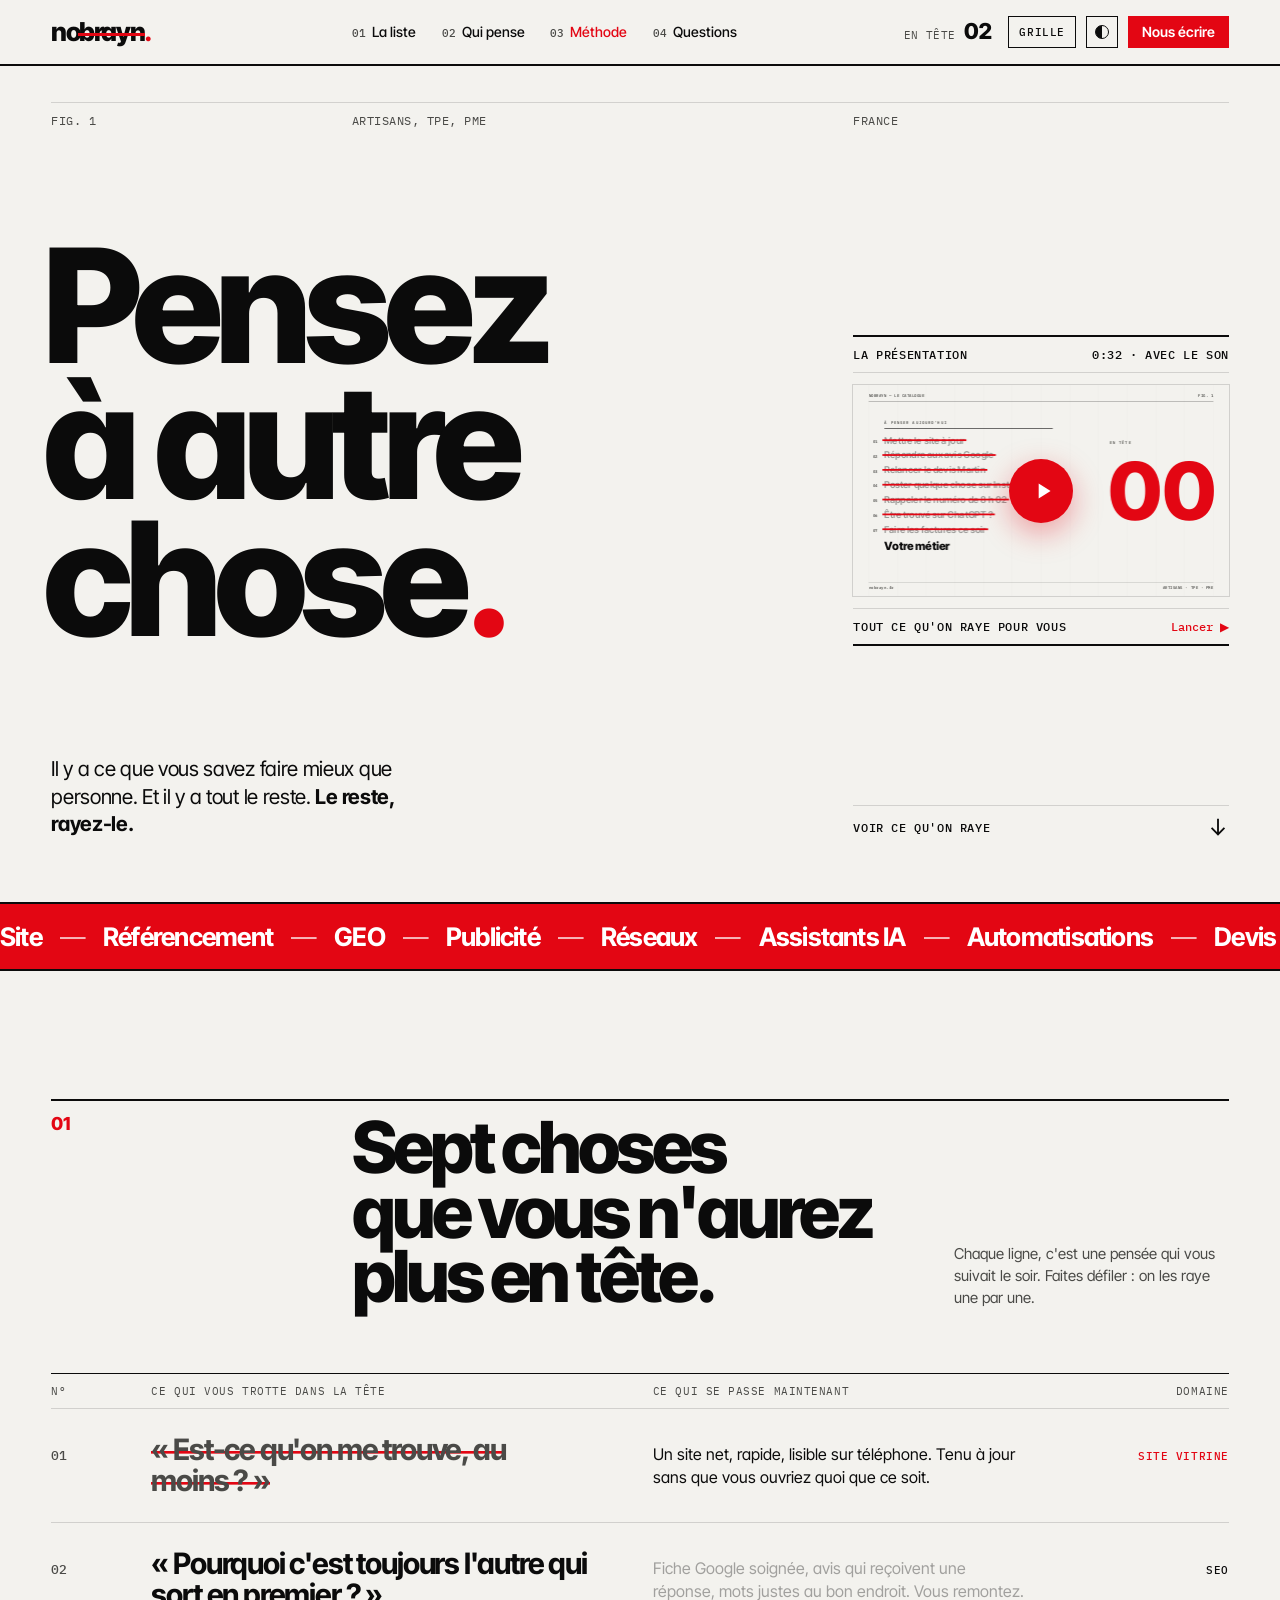
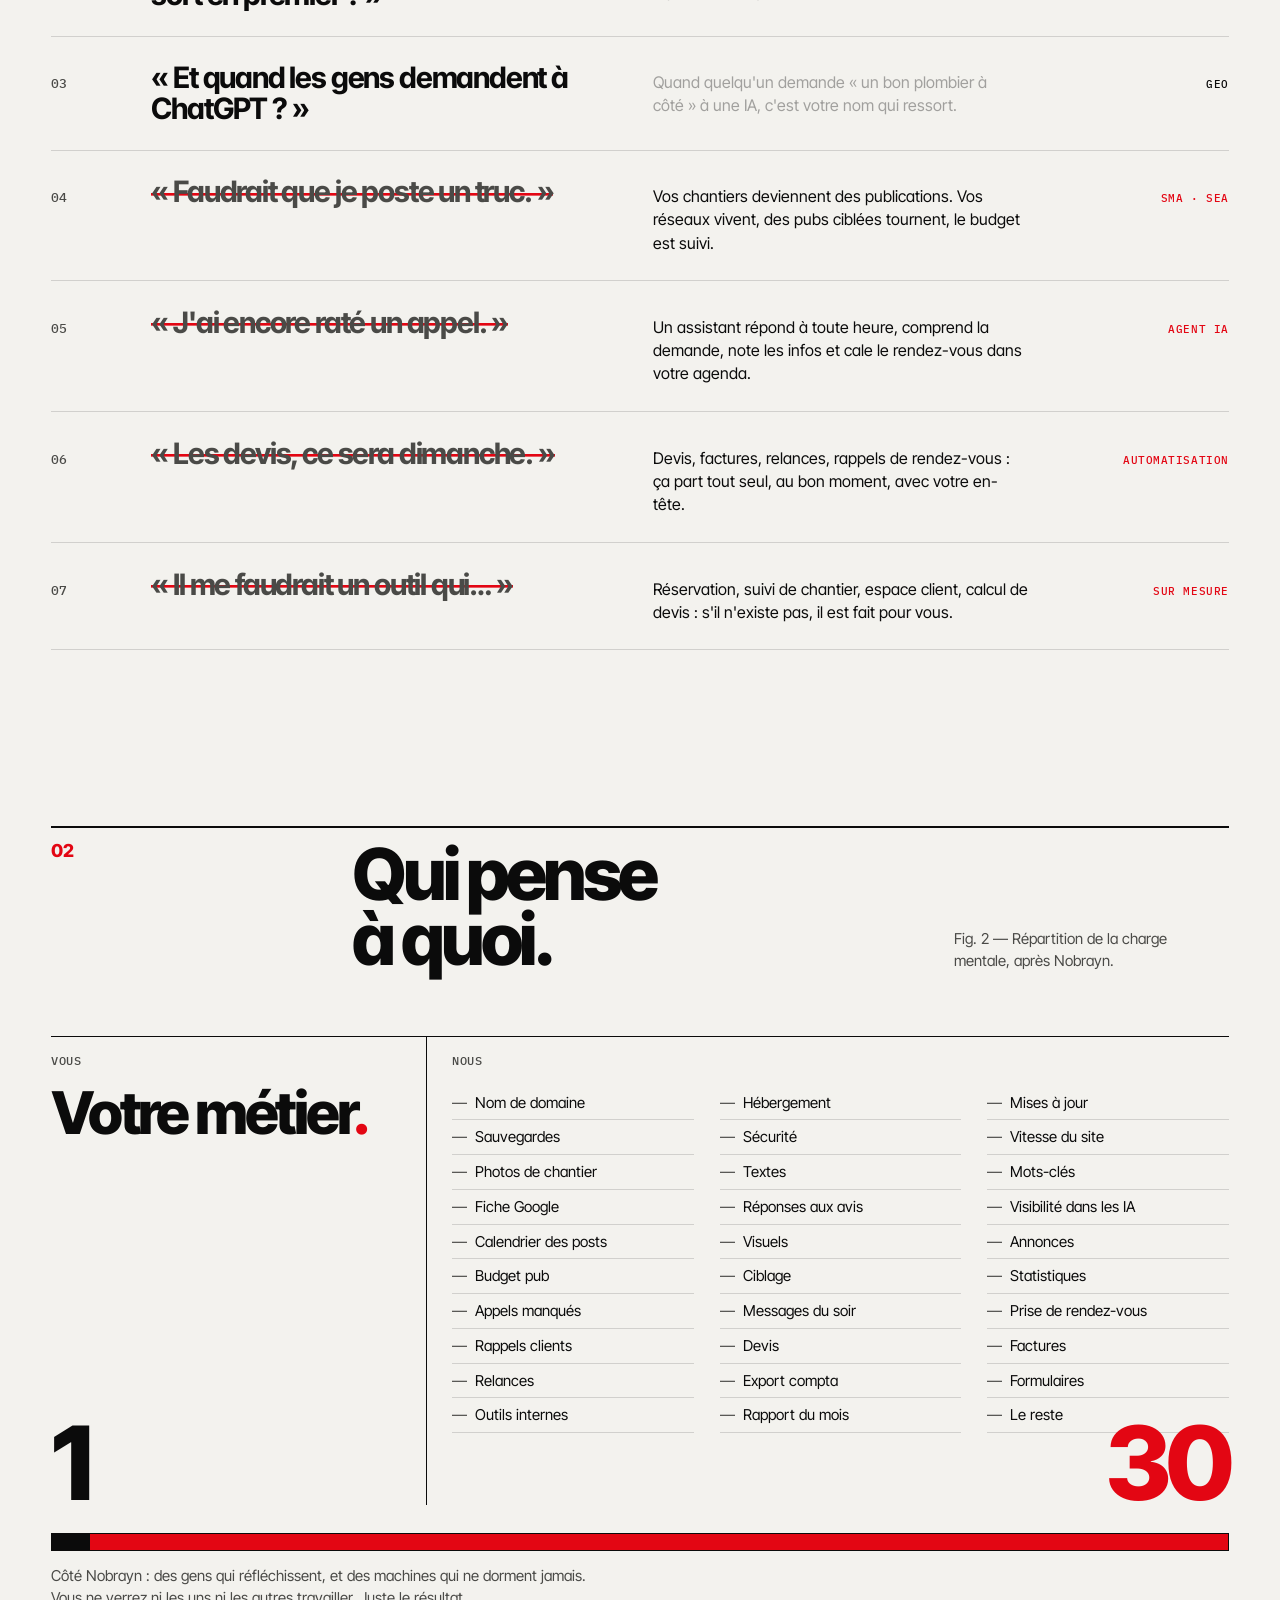
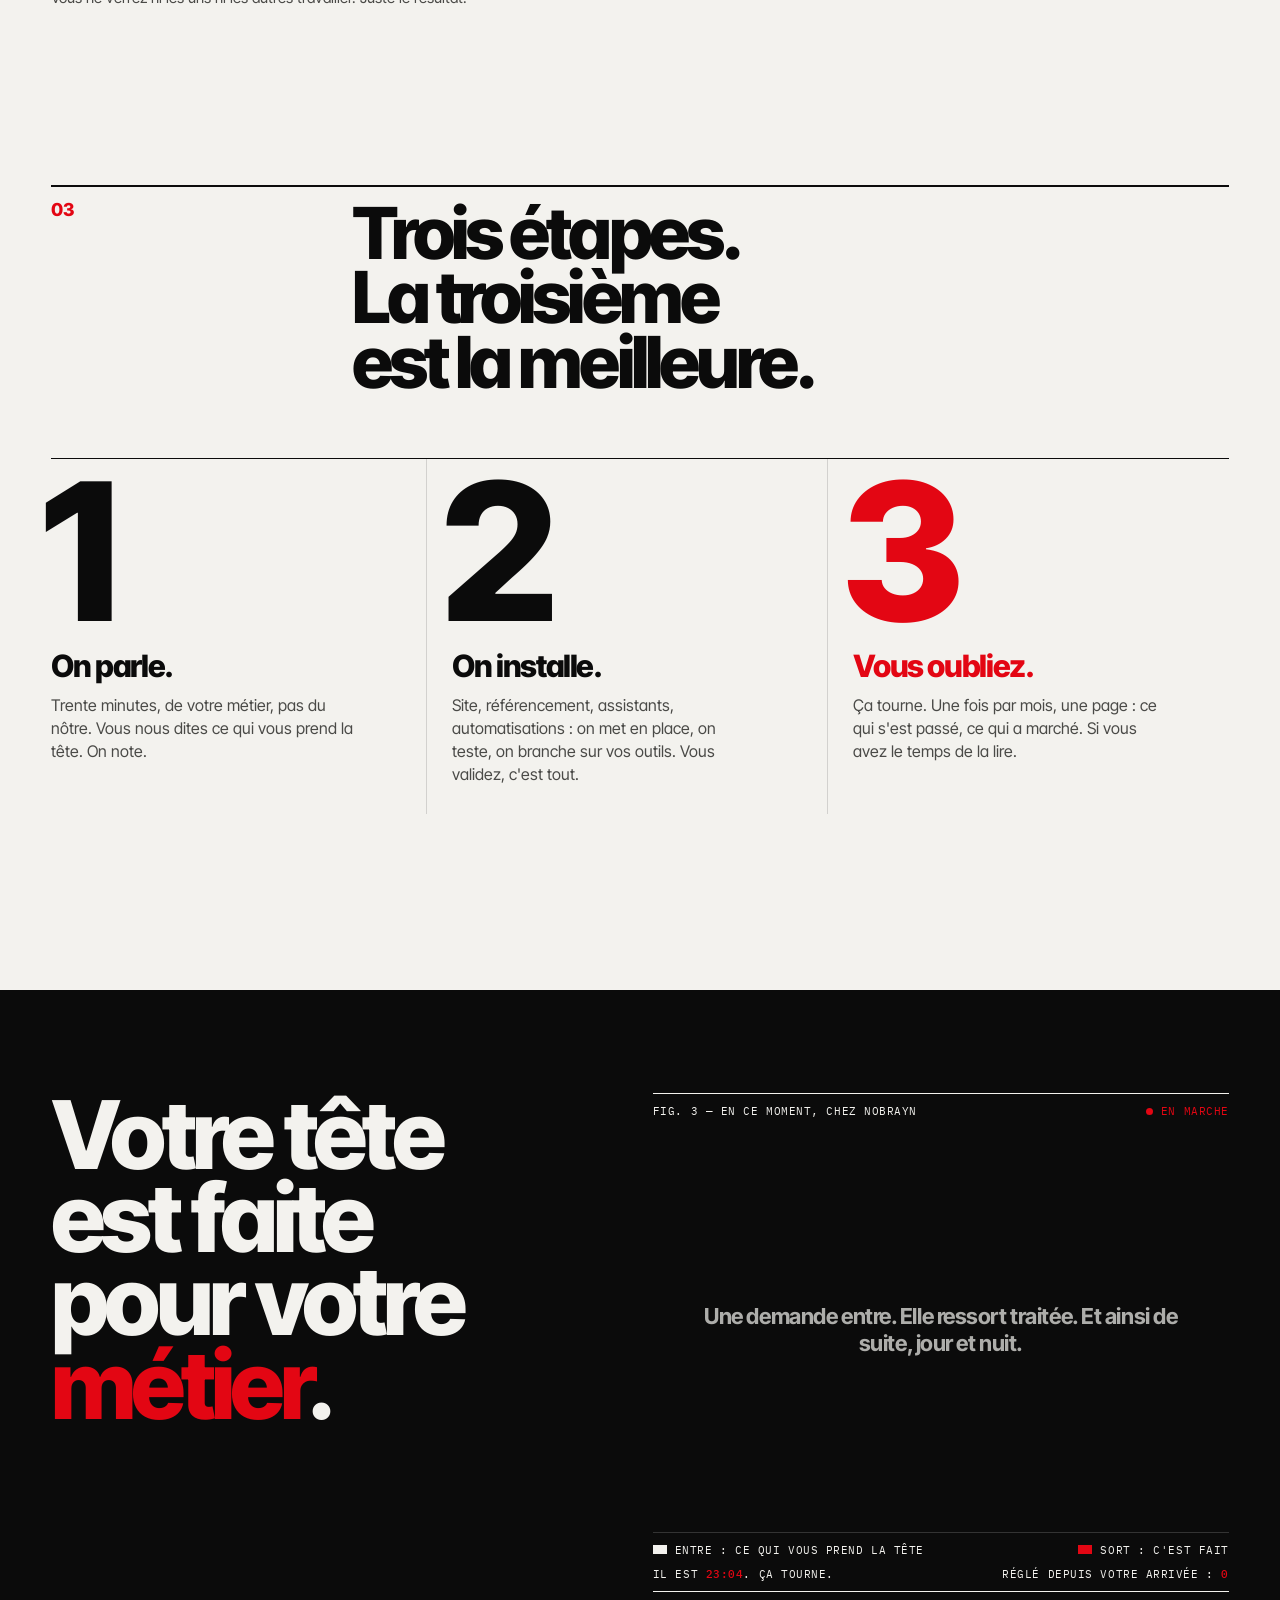
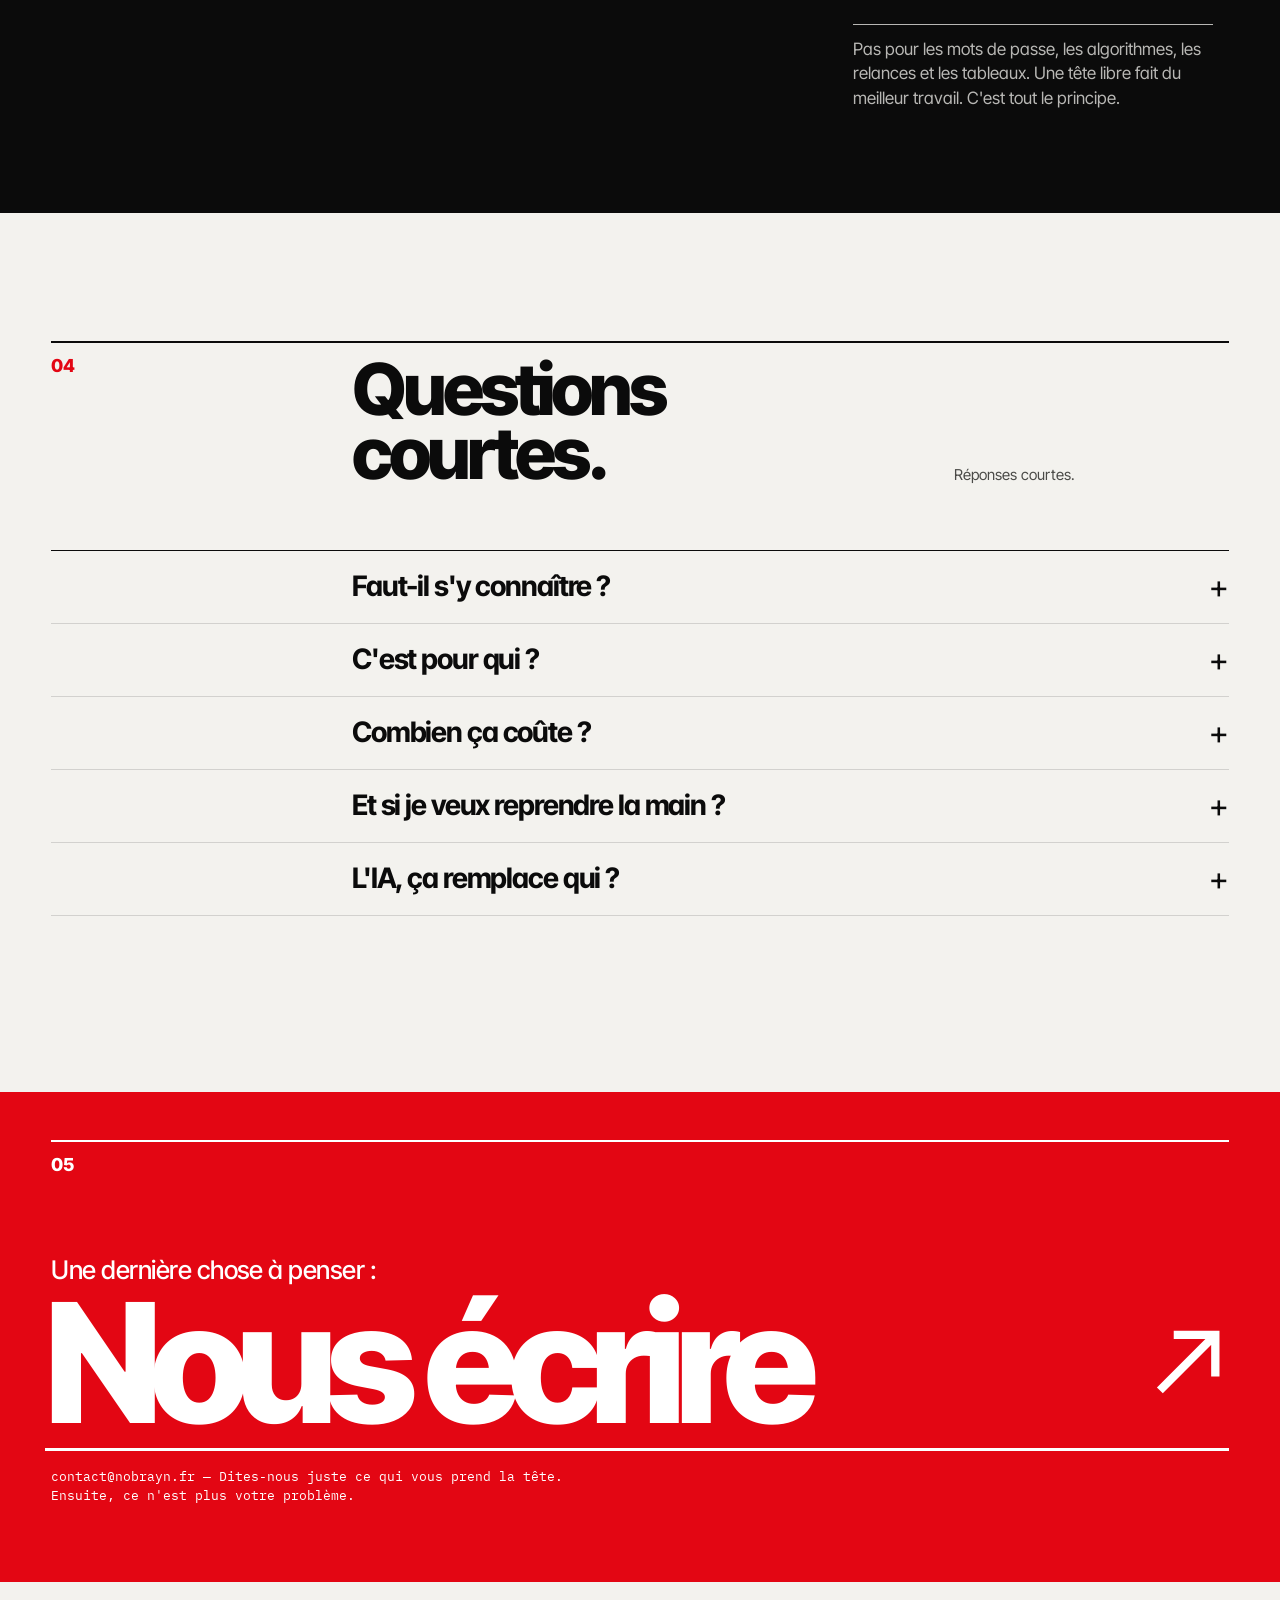
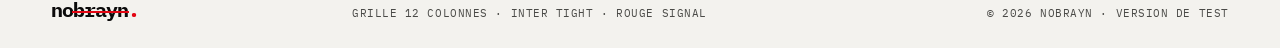
==== commit ed17ca30: "Site : la présentation animée remplace la liste du hero (aperçu + lecteur avec musique) Co-Authored-" ====
--- a/index.html
+++ b/index.html
@@ -97,22 +97,14 @@
         <span class="line">chose<i>.</i></span>
       </h1>
 
-      <aside class="todo" aria-label="Votre liste du jour">
-        <header class="todo-head">
-          <span>À penser aujourd'hui</span>
-          <button class="replay" id="replay" type="button" aria-label="Rejouer">↺</button>
-        </header>
-        <ol class="todo-list" id="todo">
-          <li>Mettre le site à jour</li>
-          <li>Répondre aux avis Google</li>
-          <li>Relancer le devis Martin</li>
-          <li>Poster quelque chose sur Insta</li>
-          <li>Rappeler le numéro de 8 h 02</li>
-          <li>Être trouvé sur ChatGPT&nbsp;?</li>
-          <li>Faire les factures ce soir</li>
-          <li class="keep">Votre métier</li>
-        </ol>
-      </aside>
+      <figure class="promo" id="promo">
+        <div class="todo-head promo-head"><span>La présentation</span><span>0:32 · avec le son</span></div>
+        <button class="promo-play" id="promoPlay" type="button" aria-haspopup="dialog" aria-label="Voir la présentation de Nobrayn, 32 secondes, avec le son">
+          <canvas id="promoPreview" width="960" height="540" aria-hidden="true"></canvas>
+          <span class="promo-btn" aria-hidden="true"><svg viewBox="0 0 24 24"><path d="M8 5v14l11-7z"/></svg></span>
+        </button>
+        <p class="promo-foot"><span>Tout ce qu'on raye pour vous</span><button type="button" class="promo-link" data-promo-open>Lancer ▶</button></p>
+      </figure>
 
       <p class="hero-sub">
         Il y a ce que vous savez faire mieux que personne.
@@ -340,6 +332,7 @@
   </footer>
 
   <script src="app.js"></script>
+  <script src="presentation.js" defer></script>
   <script type="module" src="machine.js"></script>
 </body>
 </html>
--- a/styles.css
+++ b/styles.css
@@ -580,3 +580,44 @@
   *, *::before, *::after { animation-duration: .001ms !important; animation-iteration-count: 1 !important; transition-duration: .001ms !important; transition-delay: 0s !important; }
   .band-track { animation: none; }
 }
+
+/* ---------- La présentation (hero) ---------- */
+.promo { grid-column: 9 / span 4; align-self: end; margin: 0; border-top: 2px solid var(--rule); }
+.promo-play { position: relative; display: block; width: 100%; aspect-ratio: 16 / 9; margin-top: 12px; background: #f3f2ee; overflow: hidden; outline-offset: 4px; box-shadow: 0 0 0 1px var(--hair); }
+.promo-play canvas { display: block; width: 100%; height: 100%; transition: transform .6s var(--ease); }
+.promo-play:hover canvas { transform: scale(1.02); }
+.promo-btn { position: absolute; left: 50%; top: 50%; width: 64px; height: 64px; margin: -32px 0 0 -32px; border-radius: 50%; background: #e30613; color: #fff; display: grid; place-items: center; box-shadow: 0 10px 30px rgba(227, 6, 19, .35); transition: transform .35s var(--ease); }
+.promo-btn svg { width: 26px; height: 26px; fill: currentColor; margin-left: 3px; }
+.promo-btn::before { content: ""; position: absolute; inset: -8px; border-radius: 50%; border: 2px solid #e30613; opacity: 0; animation: promoPulse 2.4s var(--ease) infinite; }
+@keyframes promoPulse { 0% { transform: scale(.85); opacity: .7; } 70%, 100% { transform: scale(1.35); opacity: 0; } }
+.promo-play:hover .promo-btn, .promo-play:focus-visible .promo-btn { transform: scale(1.08); }
+.promo-foot { display: flex; justify-content: space-between; align-items: center; gap: 12px; margin: 12px 0 0; padding: 10px 0; border-top: 1px solid var(--hair); border-bottom: 2px solid var(--rule); font: 500 12px var(--mono); text-transform: uppercase; letter-spacing: .05em; }
+.promo-link { color: var(--red); }
+.promo-link:hover { text-decoration: underline; text-underline-offset: 3px; }
+
+/* ---------- Lecteur plein écran ---------- */
+.lb { position: fixed; inset: 0; z-index: 200; display: flex; flex-direction: column; align-items: center; justify-content: center; gap: 14px; padding: 16px; background: rgba(8, 8, 8, .9); -webkit-backdrop-filter: blur(10px); backdrop-filter: blur(10px); opacity: 0; transition: opacity .3s var(--ease); }
+.lb.open { opacity: 1; }
+.lb[hidden] { display: none; }
+.lb-stage, .lb-bar { width: min(100%, calc((100svh - 120px) * 16 / 9)); }
+.lb-stage { position: relative; aspect-ratio: 16 / 9; background: #f3f2ee; box-shadow: 0 30px 80px rgba(0, 0, 0, .5); }
+.lb-stage canvas { display: block; width: 100%; height: 100%; }
+.lb-stage:fullscreen { width: 100vw; height: 100vh; aspect-ratio: auto; background: #000; display: flex; align-items: center; justify-content: center; }
+.lb-stage:fullscreen canvas { width: min(100vw, calc(100vh * 16 / 9)); height: auto; aspect-ratio: 16 / 9; }
+.lb-bar { display: flex; align-items: center; gap: 10px; color: #f1f0ea; font: 500 12px var(--mono); text-transform: uppercase; letter-spacing: .05em; }
+.lb-bar button, .lb-cta { height: 34px; min-width: 34px; padding: 0 12px; border: 1px solid rgba(241, 240, 234, .28); display: inline-grid; place-items: center; white-space: nowrap; transition: background-color .2s, color .2s; }
+.lb-bar button:hover { background: #f1f0ea; color: #0b0b0b; }
+.lb-cta { background: #e30613; border-color: #e30613; color: #fff; }
+.lb-cta[hidden], .lb-bar button[hidden] { display: none; }
+.lb-prog { flex: 1; height: 2px; background: rgba(241, 240, 234, .2); position: relative; min-width: 40px; }
+.lb-prog i { position: absolute; left: 0; top: 0; bottom: 0; width: 0; background: #ff3326; }
+.lb-time { white-space: nowrap; color: rgba(241, 240, 234, .7); }
+
+@media (max-width: 860px) {
+  .promo { grid-column: 1 / -1; }
+  .lb-time { display: none; }
+}
+@media (prefers-reduced-motion: reduce) {
+  .promo-btn::before { animation: none; }
+  .promo-play canvas { transition: none; }
+}
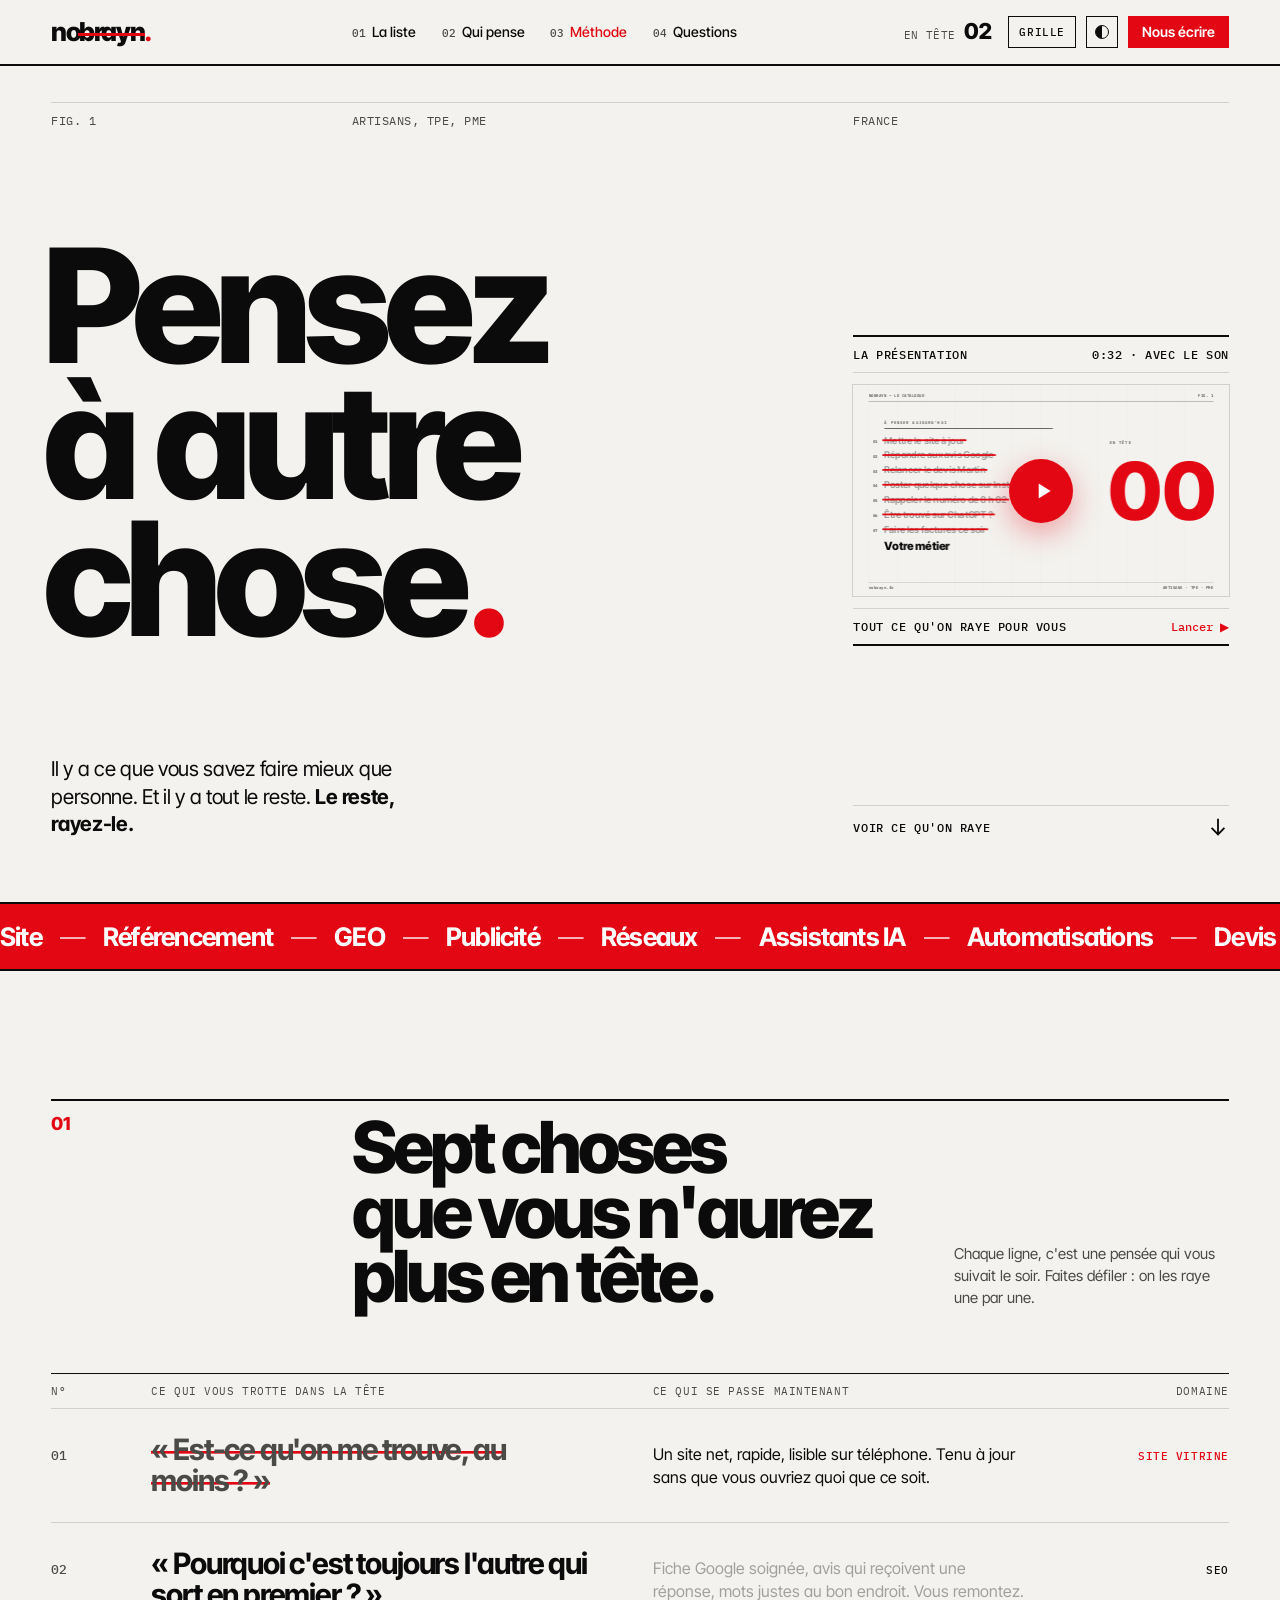
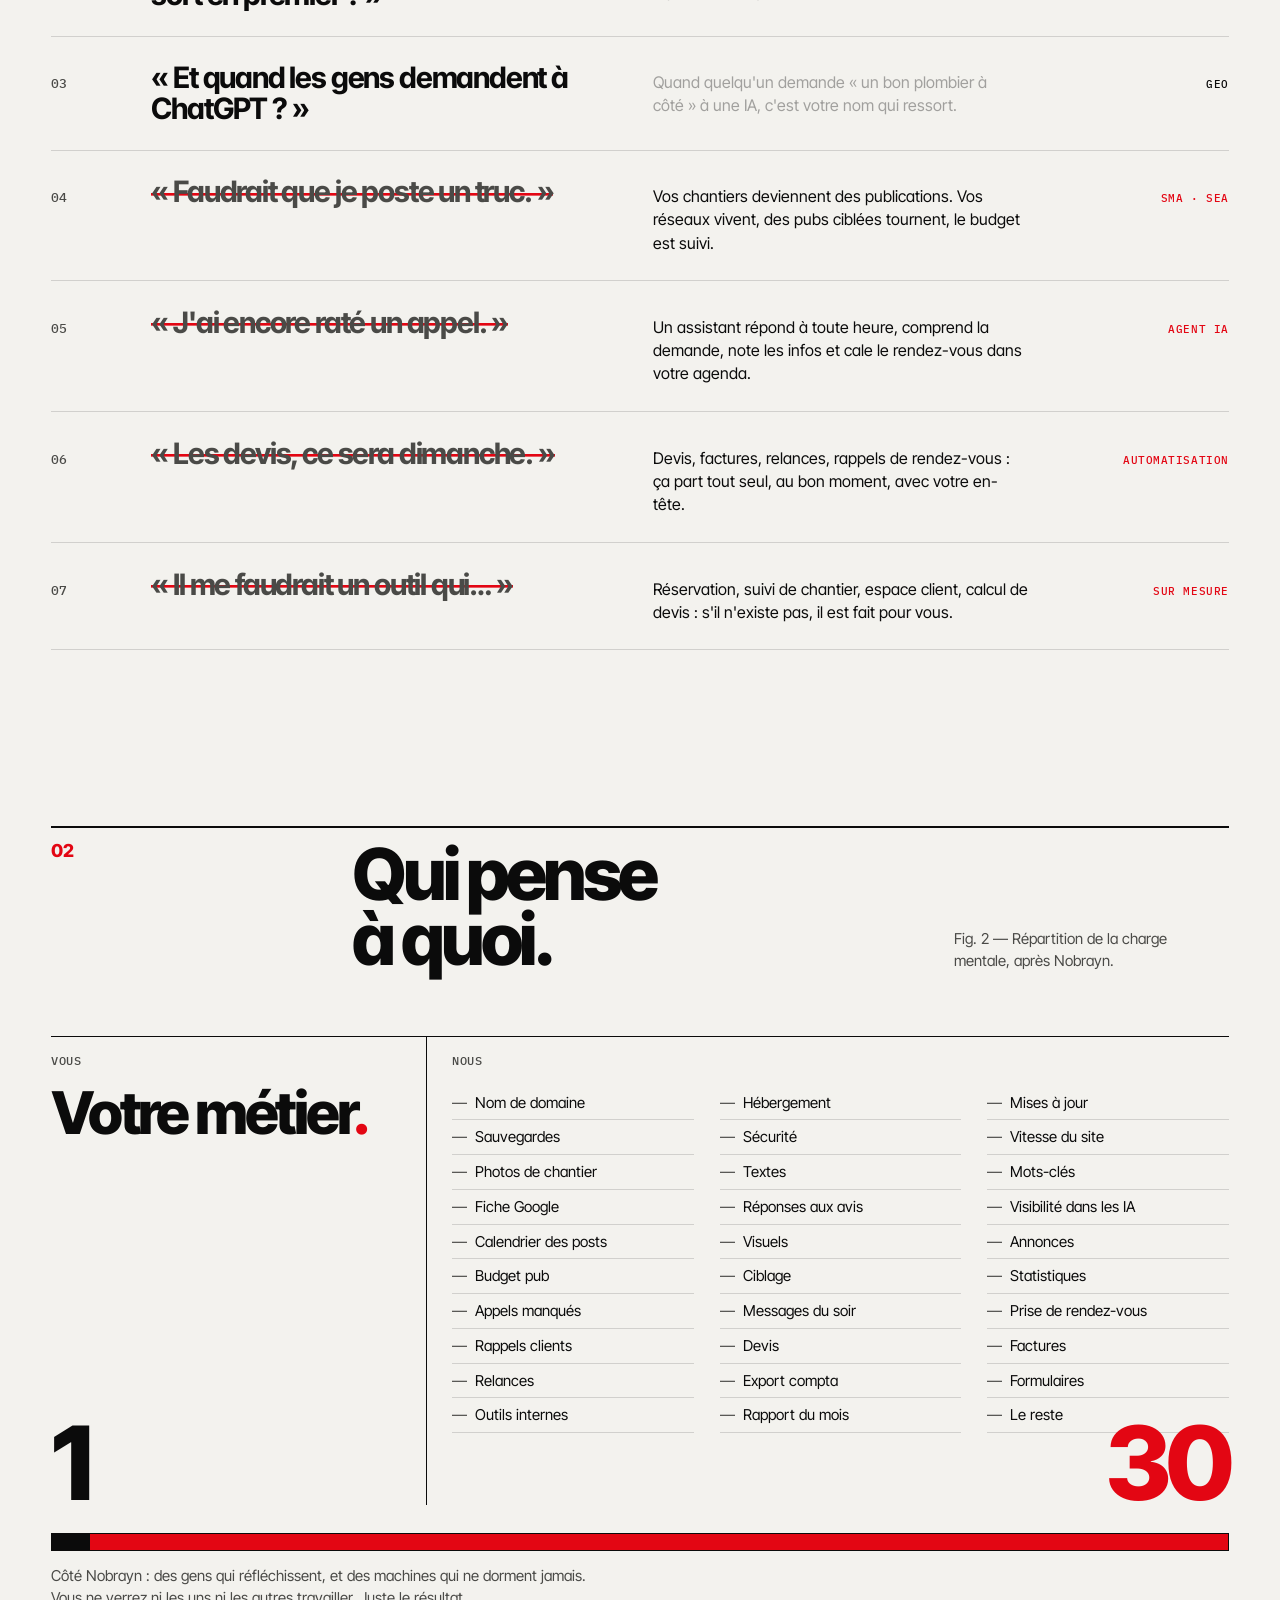
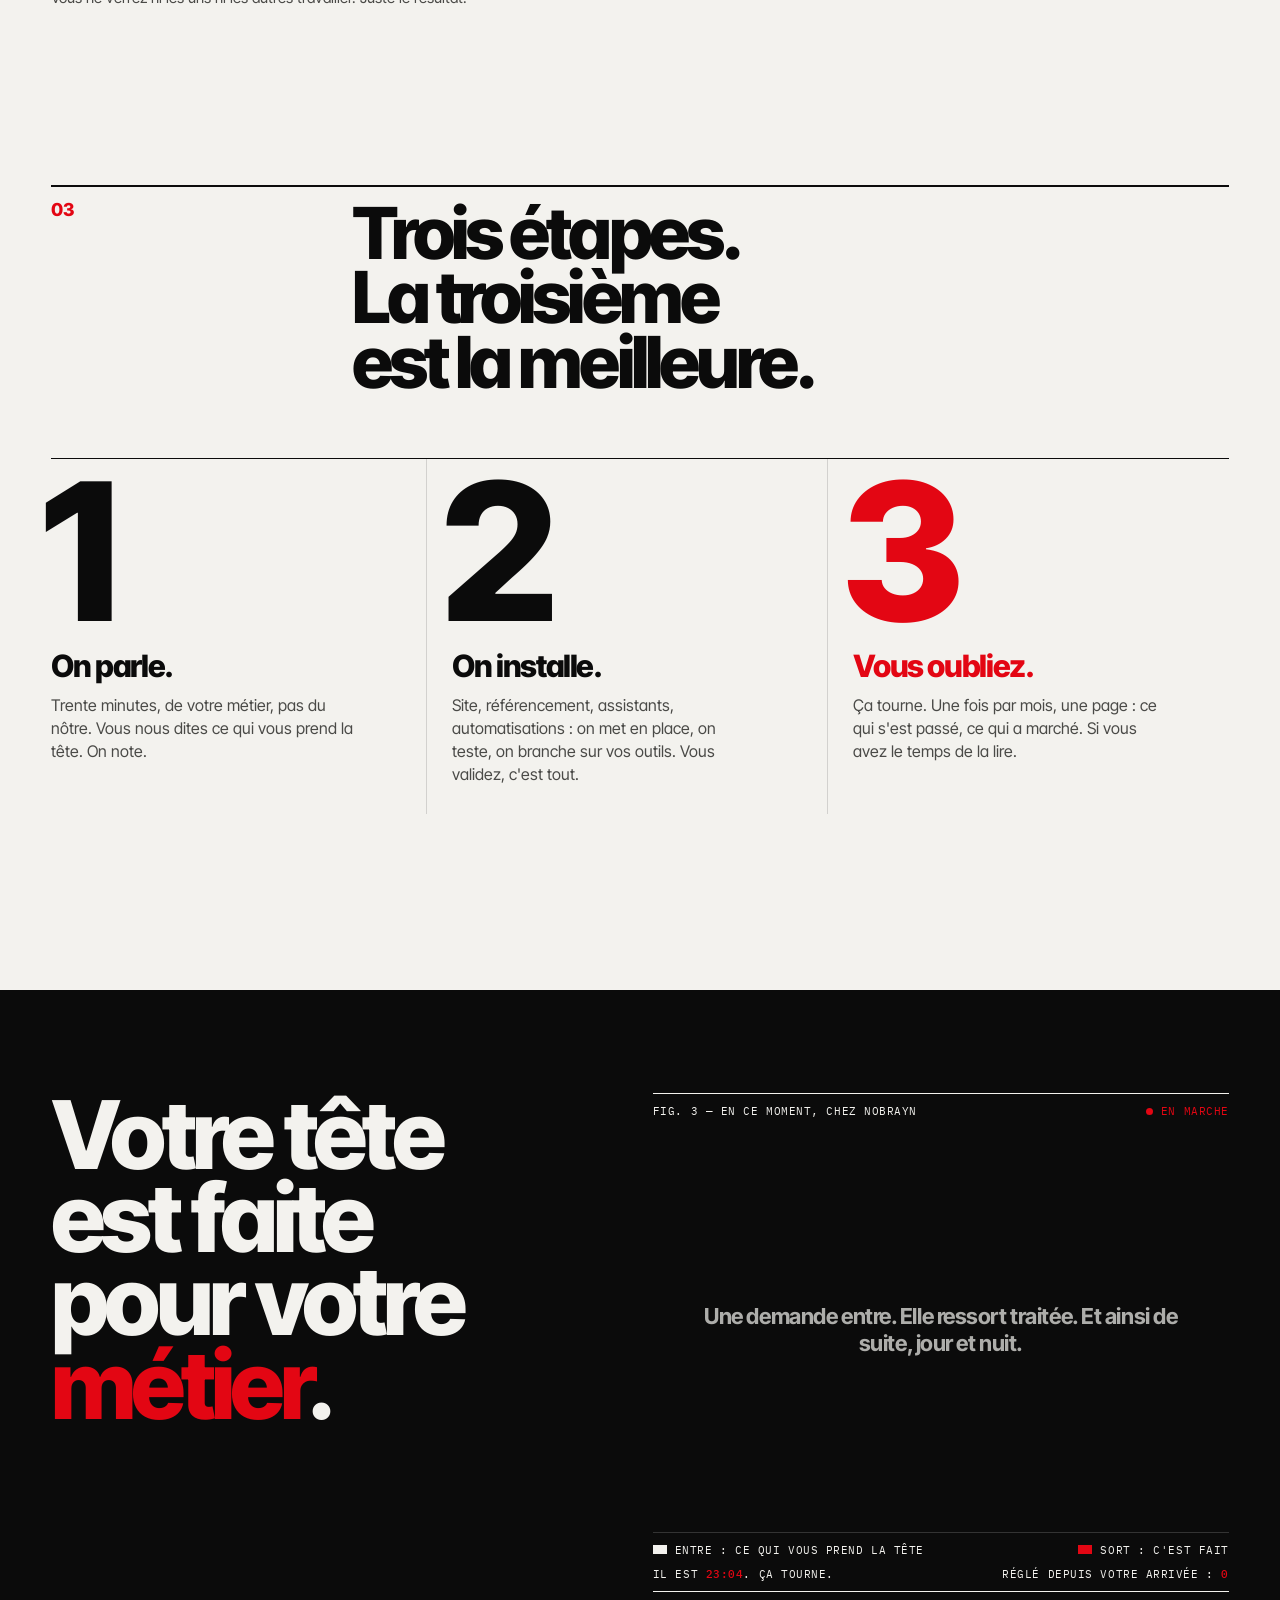
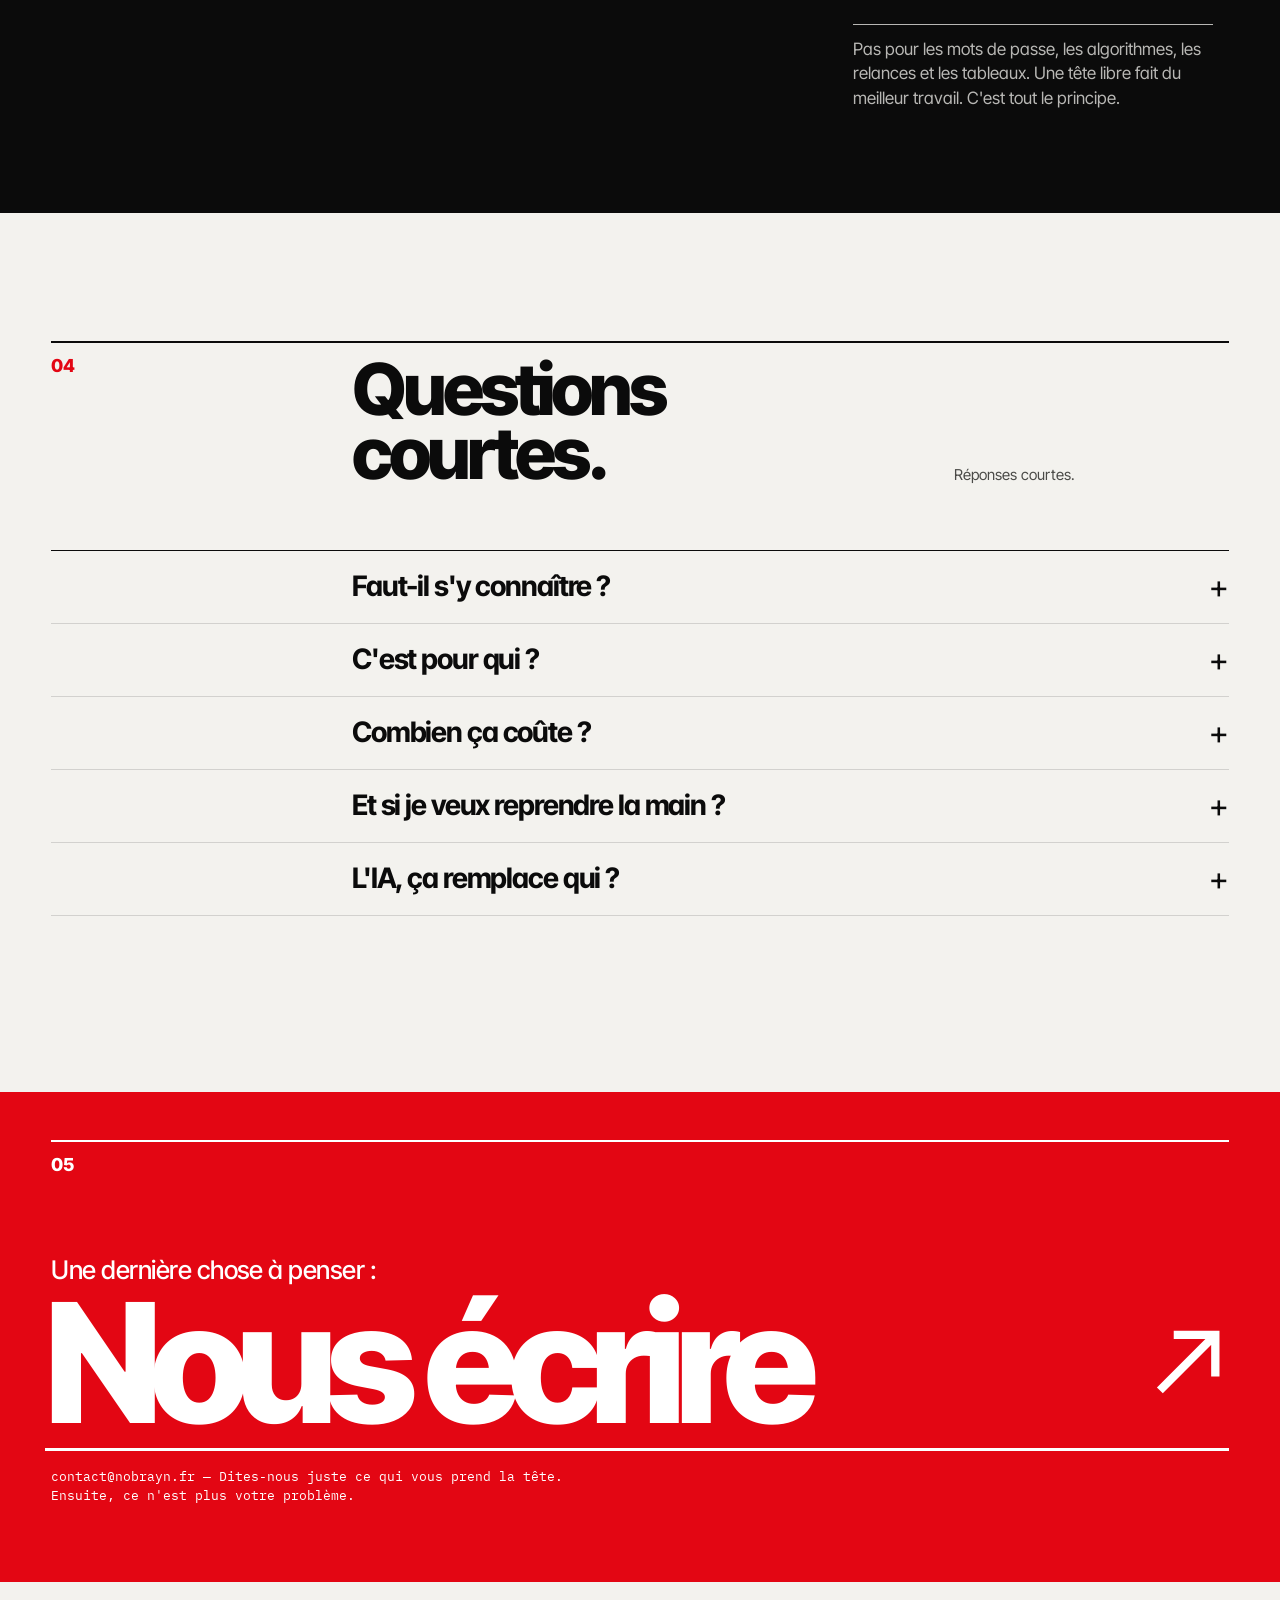
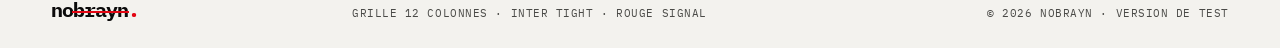
==== commit d053552b: "Site : forcer la mise à jour sur téléphone (versions des fichiers, HTML non mis en cache) Co-Authore" ====
--- a/index.html
+++ b/index.html
@@ -32,7 +32,7 @@
   <link rel="preconnect" href="https://fonts.googleapis.com">
   <link rel="preconnect" href="https://fonts.gstatic.com" crossorigin>
   <link href="https://fonts.googleapis.com/css2?family=Inter+Tight:wght@400;500;600;700;800;900&family=IBM+Plex+Mono:wght@400;500&display=swap" rel="stylesheet">
-  <link rel="stylesheet" href="styles.css">
+  <link rel="stylesheet" href="styles.css?v=20261029-4">
 
   <script>
     // Thème appliqué avant le rendu (clair par défaut, comme une affiche)
@@ -331,8 +331,8 @@
     <span>© 2026 Nobrayn · Version de test</span>
   </footer>
 
-  <script src="app.js"></script>
-  <script src="presentation.js" defer></script>
+  <script src="app.js?v=20261029-4"></script>
+  <script src="presentation.js?v=20261029-4" defer></script>
   <script type="module" src="machine.js"></script>
 </body>
 </html>
--- a/styles.css
+++ b/styles.css
@@ -621,3 +621,9 @@
   .promo-btn::before { animation: none; }
   .promo-play canvas { transition: none; }
 }
+
+/* ---------- Lecteur : format vertical plein écran sur téléphone ---------- */
+.lb.vert { padding: 0; gap: 0; background: #0b0b0b; }
+.lb.vert .lb-stage { width: 100vw; height: 100vh; height: 100dvh; aspect-ratio: auto; box-shadow: none; background: #0b0b0b; }
+.lb.vert .lb-bar { position: absolute; left: 10px; right: 10px; bottom: calc(10px + env(safe-area-inset-bottom, 0px)); width: auto; padding: 8px; border-radius: 14px; background: rgba(11, 11, 11, .78); -webkit-backdrop-filter: blur(12px); backdrop-filter: blur(12px); }
+.lb.vert .lb-time { display: none; }
